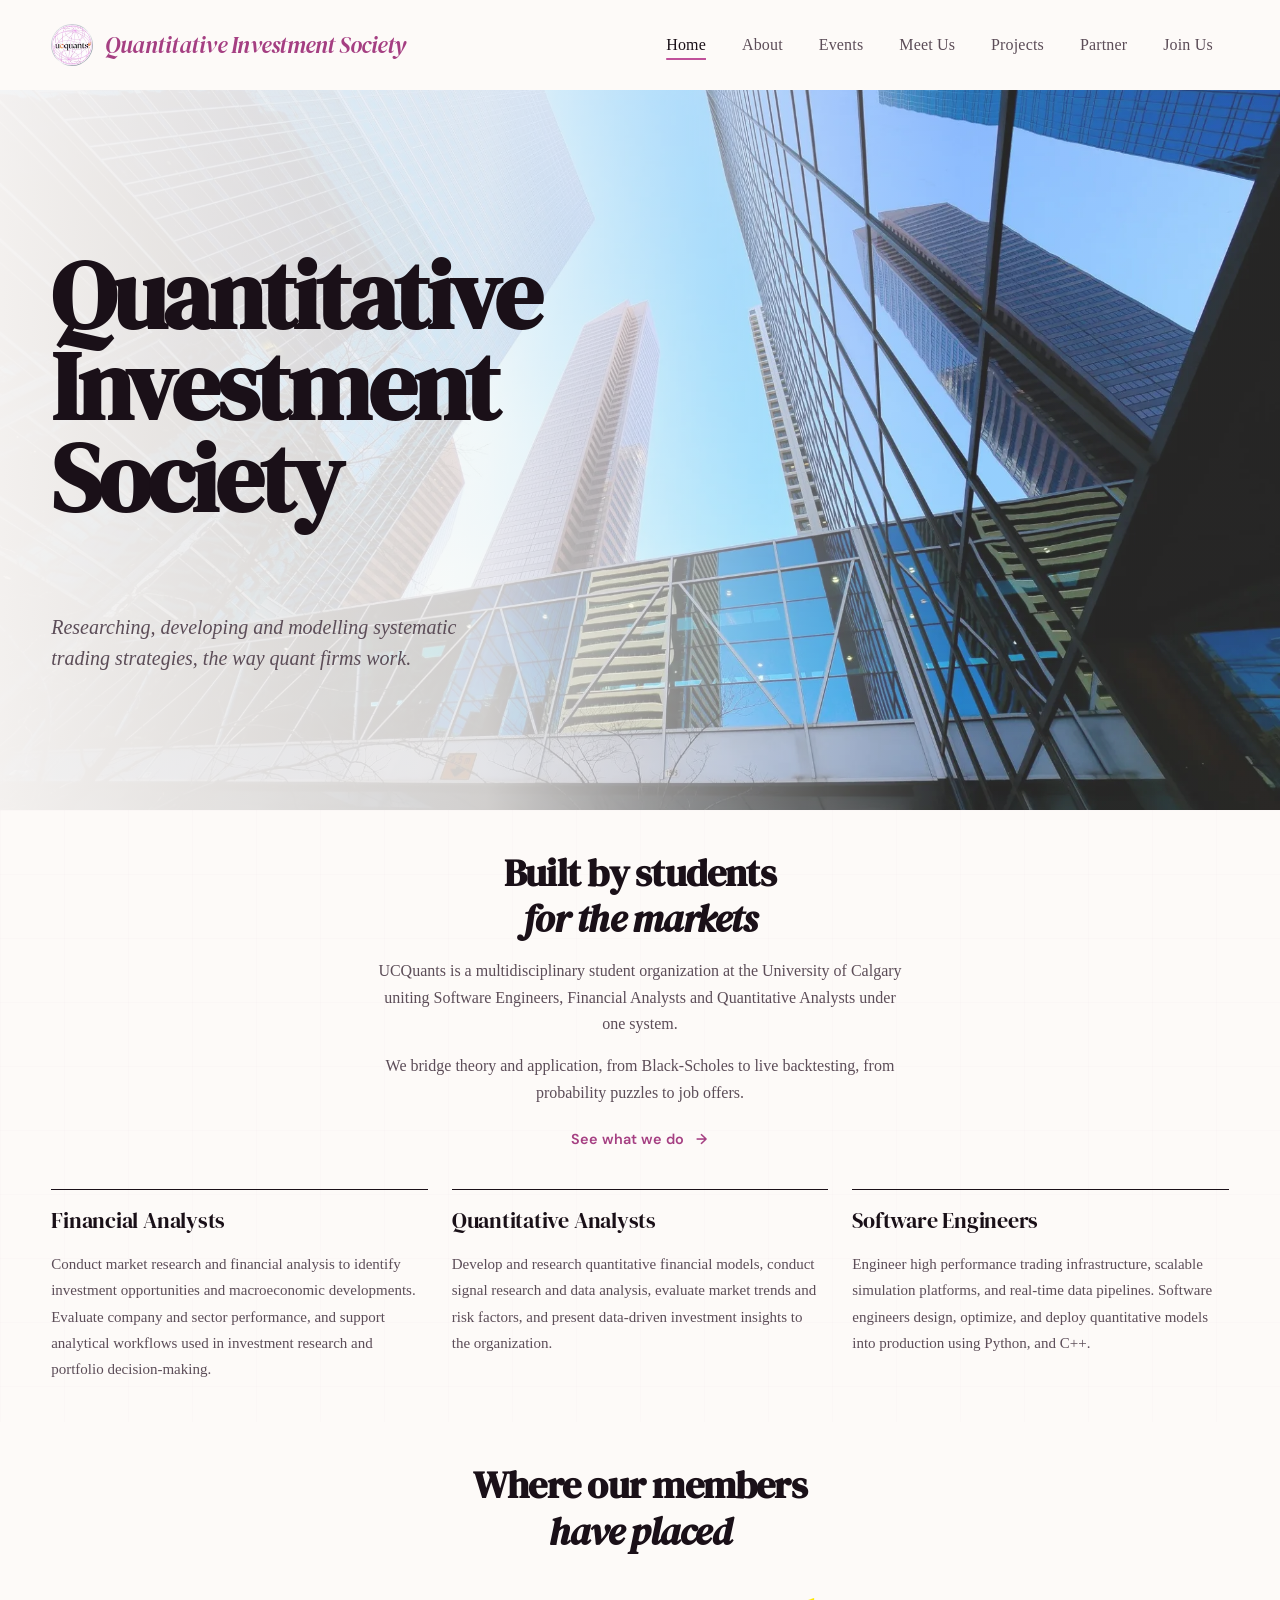
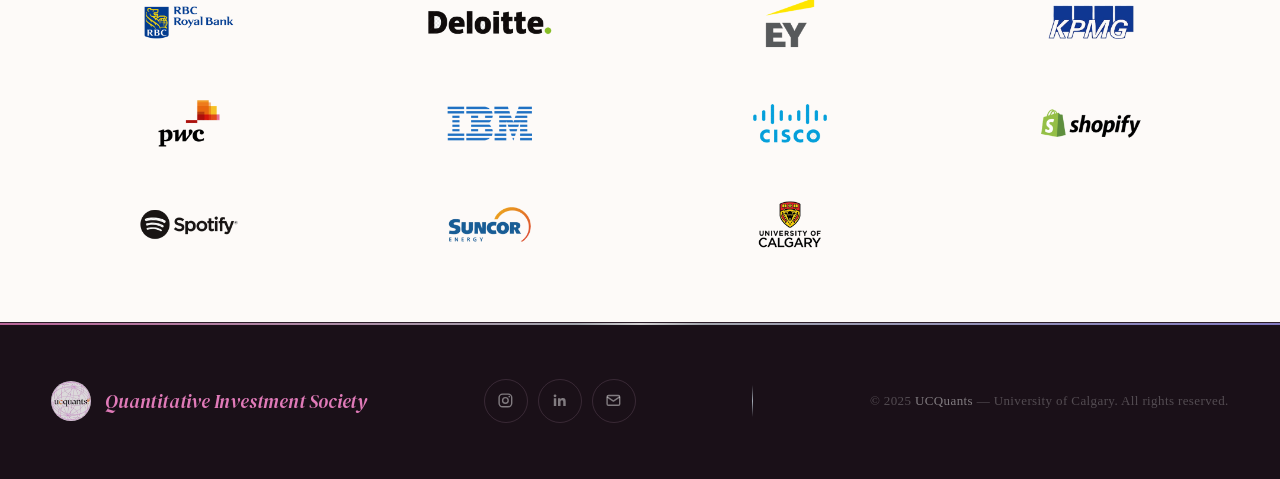
==== index.html @ 189fc6b7 "Hold first paint until the first route has rendered The shell (nav and footer) used to paint before " ====
<!DOCTYPE html>
<html lang="en" class="js-loading">
<head>
    <meta charset="UTF-8"/>
    <meta name="viewport" content="width=device-width, initial-scale=1.0"/>
    <title>Quantitative Investment Society</title>
    <link rel="icon" type="image/png" sizes="32x32" href="/assets/home/ucquants-icon-32.png"/>
    <link rel="icon" type="image/png" sizes="512x512" href="/assets/home/ucquants-icon.png"/>
    <link rel="apple-touch-icon" sizes="180x180" href="/assets/home/ucquants-icon-180.png"/>
    <link rel="preconnect" href="https://fonts.googleapis.com"/>
    <link rel="preconnect" href="https://fonts.gstatic.com" crossorigin/>
    <link href="https://fonts.googleapis.com/css2?family=DM+Serif+Display:ital@0;1&family=DM+Sans:opsz,wght@9..40,300;9..40,400;9..40,500;9..40,600&display=swap" rel="stylesheet"/>

    <link rel="stylesheet" href="/pages/theme.css?v=20261006c"/>
    <link rel="stylesheet" href="/pages/navbar.css?v=20261006c"/>
    <link rel="stylesheet" href="/pages/footer.css?v=20261006c"/>

    <!-- Per-page stylesheets — preloaded but inert. The router (app.js) enables
         exactly one at a time, since each was authored assuming it would be the
         only page stylesheet in the DOM (some share class names with different
         rules, e.g. .hero, .page-header). -->
    <link rel="stylesheet" href="/pages/home/home.css?v=20261006c" id="css-home" disabled/>
    <link rel="stylesheet" href="/pages/about/about.css?v=20261006c" id="css-about" disabled/>
    <link rel="stylesheet" href="/pages/events/events.css?v=20261006c" id="css-events" disabled/>
    <link rel="stylesheet" href="/pages/meet-the-team/mtt.css?v=20261006c" id="css-team" disabled/>
    <link rel="stylesheet" href="/pages/projects/projects.css?v=20261006c" id="css-projects" disabled/>
    <link rel="stylesheet" href="/pages/partner/partner.css?v=20261006c" id="css-partner" disabled/>
    <link rel="stylesheet" href="/pages/join/join.css?v=20261006c" id="css-join" disabled/>
</head>
<body>

<!-- ── NAV (shell — rendered once, never re-injected) ── -->

<nav class="nav" id="mainNav">
    <div class="wrap nav-inner">
        <div class="brand">
            <img src="/assets/home/ucquants-logo.jpg" alt="UC Quants Logo"/>
            <span>Quantitative Investment Society</span>
        </div>

        <button class="nav-toggle" id="navToggle" aria-label="Toggle menu">
            <span></span>
            <span></span>
            <span></span>
        </button>

        <div class="nav-links" id="navLinks">
            <a href="/" data-route="home">Home</a>
            <a href="/" data-route="about">About</a>
            <a href="/" data-route="events">Events</a>
            <a href="/" data-route="team">Meet Us</a>
            <a href="/" data-route="projects">Projects</a>
            <a href="/" data-route="partner">Partner</a>
            <a href="/" data-route="join" class="nav-join">Join Us</a>
        </div>
    </div>
</nav>


<!-- ── ROUTED CONTENT — swapped by pages/app.js, URL never changes ── -->
<main id="app-content" tabindex="-1"></main>

<!-- ── FOOTER (shell — rendered once, never re-injected) ── -->
<footer class="footer">
    <div class="wrap footer-inner">
        <div class="footer-brand">
            <img src="/assets/home/ucquants-logo.jpg" alt="UC Quants Logo"/>
            <span>Quantitative Investment Society</span>
        </div>
        <div class="footer-socials">
            <a href="https://www.instagram.com/ucquants/" target="_blank" rel="noopener" aria-label="Instagram">
                <svg viewBox="0 0 24 24" width="1em" height="1em" fill="none" stroke="currentColor" stroke-width="2" aria-hidden="true"><rect x="3" y="3" width="18" height="18" rx="5"/><circle cx="12" cy="12" r="4"/><circle cx="17.5" cy="6.5" r="1.2" fill="currentColor" stroke="none"/></svg>
            </a>
            <a href="https://www.linkedin.com/company/ucquants/posts/?feedView=all" target="_blank" rel="noopener" aria-label="LinkedIn">
                <svg viewBox="0 0 24 24" width="1em" height="1em" fill="currentColor" aria-hidden="true"><path d="M4 9h3.5v11H4zM5.75 3.5a2 2 0 1 1 0 4 2 2 0 0 1 0-4zM10 9h3.4v1.6c.5-.9 1.7-1.9 3.5-1.9 3.6 0 4.1 2.3 4.1 5.3V20h-3.5v-5.3c0-1.3 0-2.9-1.8-2.9s-2.1 1.4-2.1 2.8V20H10z"/></svg>
            </a>
            <a href="mailto:ucquants@gmail.com" aria-label="Email">
                <svg viewBox="0 0 24 24" width="1em" height="1em" fill="none" stroke="currentColor" stroke-width="2" stroke-linejoin="round" aria-hidden="true"><rect x="3" y="5" width="18" height="14" rx="2"/><path d="m3 7 9 6 9-6"/></svg>
            </a>
        </div>
        <div class="footer-divider"></div>
        <p class="footer-copy">© 2025 <span>UCQuants</span> — University of Calgary. All rights reserved.</p>
    </div>
</footer>

<script src="/pages/vendor/lenis.min.js"></script>
<script src="/pages/smooth.js?v=20261006c"></script>
<script src="/pages/nav.js?v=20261006c"></script>
<script type="module" src="/pages/app.js?v=20261006c"></script>
</body>
</html>
---- pages/theme.css ----
/* Shared design tokens + resets loaded once by the shell (index.html).
   Per-page stylesheets no longer declare their own :root/reset/body/.fade-up
   blocks — this file is the single source of truth for all of that. */

*, *::before, *::after {
    box-sizing: border-box;
    margin: 0;
    padding: 0;
}

/* hold the first paint until app.js has rendered the first route, so the
   shell never shows without its content; the 4s animation is a fallback
   that reveals the page anyway if the script fails */
html.js-loading body { visibility: hidden; animation: js-loading-fallback 0s 4s forwards; }
@keyframes js-loading-fallback { to { visibility: visible; } }

:root {
    --pink-100:  #f9dff0;
    --pink-200:  #f2bade;
    --pink-400:  #e07ab8;
    --pink-600:  #c0509a;
    --pink-700:  #a53f82; /* AA-safe accent for small/bold text (labels, tags, links) — pink-600 falls under 4.5:1 below ~18px */
    --lav-400:   #9b93ea;
    --off-white: #fdfaf8;
    --white:     #ffffff;
    --text-dark: #1a1018;
    --text-mid:  #5c4d58;
    --text-light:#7a6b78; /* darkened from #9e8ea0 (3.07:1) to clear WCAG AA 4.5:1 for small text */


    /* ── silver / chrome accents — layered on top of the pink/lavender base ── */
    --chrome-300: #c3c9d1;
    --chrome-400: #a3abb6;
    --metallic-border: linear-gradient(135deg, #e8eaee, #b8bec8 40%, #f4f5f7 55%, #9aa1ad 80%, #dfe2e7);

    /* ── shape — DESIGN.md → rounded.pill. Every button, badge and
       pill-shaped control takes this; the nav links already did. ── */
    --radius-pill: 999px;

    /* ── motion — CSS approximations of Apple's damping/response spring table ── */
    --ease-out-smooth: cubic-bezier(0.22, 1, 0.36, 1);     /* damping 1.0: decelerate, no overshoot */
    --ease-out-quick:  cubic-bezier(0.16, 1, 0.3, 1);      /* snappy hover/press micro-motion */
    --ease-spring-bounce: cubic-bezier(0.34, 1.56, 0.64, 1); /* damping ~0.8: gesture-triggered materialize */

    --dur-instant:  100ms;
    --dur-fast:     180ms;
    --dur-base:     280ms;
    --dur-moderate: 380ms;

    /* ── type scale — tracking and leading tighten together as size grows ── */
    --fs-display: clamp(2.6rem, 6vw, 5rem);     --ls-display: -0.03em; --lh-display: 1.05;
    --fs-h1:      clamp(2.2rem, 5vw, 4rem);     --ls-h1: -0.025em;     --lh-h1: 1.1;
    --fs-h2:      clamp(1.6rem, 3.2vw, 2.4rem); --ls-h2: -0.02em;      --lh-h2: 1.2;
    --fs-h3:      clamp(1.1rem, 2vw, 1.4rem);   --ls-h3: -0.01em;      --lh-h3: 1.3;
    --fs-label:   0.6875rem;                    --ls-label: 0.14em;    --lh-label: 1.3;
}

body {
    font-family: 'DM Sans', sans-serif;
    background: var(--off-white);
    color: var(--text-dark);
    overflow-x: hidden;
    /* sticky footer: the shell always fills the viewport */
    display: flex;
    flex-direction: column;
    min-height: 100vh;
}

/* Short pages (e.g. Events with no events scheduled) must not leave a band of
   bare canvas under the footer. The routed content grows to fill the viewport
   and its final section absorbs the slack, so the section's own background and
   hairline grid run all the way down to the footer. */
#app-content { flex: 1 0 auto; display: flex; flex-direction: column; }
#app-content > section:last-of-type { flex: 1 0 auto; }
.footer { flex-shrink: 0; }

/* Paragraph copy is set in Times New Roman site-wide. The #app-content id
   outranks the per-page class rules, so no page stylesheet can override it. */
#app-content p, .footer p { font-family: 'Times New Roman', Times, serif; }

/* Page titles carry no accent colour: the italic word stays italic but in ink.
   The #app-content id outranks every per-page `h1 em` rule. */
#app-content h1 em { color: var(--text-dark); }

/* ── FADE-UP (shared scroll-reveal utility, used by every page) ── */
.fade-up {
    opacity: 0;
    transform: translateY(24px);
    transition: opacity 0.65s ease, transform 0.65s ease;
}
.fade-up.visible { opacity: 1; transform: none; }

/* ── SHARED LAYOUT + LINK ARROW ── */
.swiss-grid {
    display: grid;
    grid-template-columns: repeat(12, 1fr);
    column-gap: var(--gutter);
}
/* the arrow slides out and its twin slides in — one clipped 1em window */
.arrow { display: inline-flex; overflow: hidden; width: 1em; flex: 0 0 1em; }
.arrow i { flex: 0 0 100%; font-style: normal; transition: transform .35s cubic-bezier(0.22, 1, 0.36, 1); }

/* ── accessibility: motion, transparency, contrast ── */
@media (prefers-reduced-motion: reduce) {
    .fade-up {
        transition: opacity 150ms linear !important;
        transform: none !important;
    }
    .arrow i { transition: none !important; }
    .notify-modal-overlay, .notify-modal-overlay .notify-modal,
    .nav-links {
        transition-duration: 150ms !important;
        transition-timing-function: linear !important;
    }
    .notify-modal-overlay.open .notify-modal,
    .nav-links.open {
        transform: none !important;
        filter: none !important;
    }
}
@media (prefers-reduced-transparency: reduce) {
    .nav, .nav.scrolled, .nav-links, .notify-modal-overlay.open {
        backdrop-filter: none !important;
        -webkit-backdrop-filter: none !important;
    }
    .nav, .nav.scrolled, .nav-links { background: var(--off-white) !important; }
    .notify-modal-overlay.open { background: rgba(26, 16, 24, 0.85) !important; }
}
@media (prefers-contrast: more) {
    .nav { background: var(--off-white); border-bottom: 1px solid var(--text-dark); backdrop-filter: none; }
    .notify-modal, .event-card, .calendar-card, .project-card, .member-card { border: 1.5px solid var(--text-dark); }
}

/* ── Lenis smooth scroll (pages/smooth.js) ──────────────────────────────── */
html.lenis, html.lenis body { height: auto; }
.lenis.lenis-smooth { scroll-behavior: auto !important; }
.lenis.lenis-stopped { overflow: hidden; }
---- pages/navbar.css ----
.nav {
    position: sticky; top: 0; z-index: 1000;
    width: 100%; padding: 24px 0;
    background: rgba(253, 250, 248, 0.92);
    backdrop-filter: blur(16px);
    -webkit-backdrop-filter: blur(16px);
    transition: background 0.3s ease, box-shadow 0.3s ease, padding 0.3s ease;
    overflow: visible; /* important for dropdown */
}

/* metallic hairline — only shown once there's content scrolled underneath;
   a hard divider with nothing beneath it at scroll-top reads as a mistake */
.nav::before {
    content: "";
    position: absolute; top: 0; left: 0;
    height: 2px; width: 100%;
    background: linear-gradient(90deg, var(--pink-400), var(--chrome-300) 45%, #fff 50%, var(--chrome-300) 55%, var(--lav-400));
    opacity: 0;
    transition: opacity var(--dur-base) var(--ease-out-smooth);
}
.nav.scrolled::before { opacity: 1; }

.nav.scrolled {
    background: rgba(253, 250, 248, 0.97);
    box-shadow: 0 8px 32px rgba(192, 80, 154, 0.1);
    padding: 12px 0;
}

.wrap { width: 92%; max-width: 1200px; margin: 0 auto; }

.nav-inner {
    display: flex;
    align-items: center;
    justify-content: space-between;
    gap: 24px;
    position: relative;
}

/* ── BRAND ── */
.brand {
    display: flex; align-items: center; gap: 12px;
    text-decoration: none;
    font-family: 'DM Serif Display', serif;
    font-size: 1.45rem; color: #1a1018;
    letter-spacing: -0.5px;
    flex-shrink: 0;
}
.brand span { font-style: italic; color: var(--pink-700); }
.brand img {
    width: 42px; height: 42px; object-fit: contain; border-radius: 50%;
    border: 1px solid transparent;
    background: linear-gradient(#fff, #fff) padding-box, var(--metallic-border) border-box;
}

/* ── DESKTOP LINKS ── */
.nav-links {
    display: flex; align-items: center;
    gap: 4px; flex-wrap: wrap;
}

.nav-links a {
    text-decoration: none; color: var(--text-mid);
    font-family: 'Times New Roman', Times, serif;
    font-size: 1rem; font-weight: 400;
    letter-spacing: 0.01em;
    padding: 8px 16px; border-radius: 999px;
    transition: all 0.25s ease;
    white-space: nowrap;
}
.nav-links a:hover { color: var(--text-dark); }
.nav-links a:active {
    transform: scale(0.96);
    transition-duration: var(--dur-instant);
    transition-timing-function: var(--ease-out-quick);
}
.nav-links a.active {
    color: var(--text-dark); font-weight: 400;
    text-decoration: underline; text-decoration-color: var(--pink-600);
    text-decoration-thickness: 2px; text-underline-offset: 8px;
}

/* ── HAMBURGER BUTTON ── */
.nav-toggle {
    display: none;
    flex-direction: column; justify-content: center;
    align-items: center; gap: 5px;
    width: 40px; height: 40px;
    background: transparent; border: none;
    cursor: pointer; padding: 4px;
    border-radius: 10px;
    transition: background 0.2s;
    flex-shrink: 0;
}
.nav-toggle:hover { background: rgba(192, 80, 154, 0.08); }
.nav-toggle:active {
    transform: scale(0.92);
    transition: transform var(--dur-instant) var(--ease-out-quick);
}

.nav-toggle span {
    display: block;
    width: 22px; height: 2px;
    background: var(--text-dark); border-radius: 2px;
    transition: transform 0.3s ease, opacity 0.3s ease, width 0.3s ease;
    transform-origin: center;
}

/* animate to X when open */
.nav-toggle.open span:nth-child(1) { transform: translateY(7px) rotate(45deg); }
.nav-toggle.open span:nth-child(2) { opacity: 0; width: 0; }
.nav-toggle.open span:nth-child(3) { transform: translateY(-7px) rotate(-45deg); }

/* ── MOBILE ── */
@media (max-width: 900px) {
    .nav-toggle { display: flex; }

    .brand {
        font-size: 1rem;
    }

    .brand img {
        width: 32px;
        height: 32px;
    }

    .nav-links {
        display: flex;
        position: absolute;
        top: calc(100% + 12px);
        left: 0; right: 0;
        flex-direction: column;
        align-items: stretch;
        gap: 4px;
        background: rgba(253, 250, 248, 0.98);
        backdrop-filter: blur(20px);
        border: 1px solid rgba(180, 140, 170, 0.2);
        border-radius: 16px;
        padding: 12px;
        box-shadow: 0 16px 48px rgba(192, 80, 154, 0.12);
        transform-origin: top right; /* anchored to the hamburger button */
        opacity: 0;
        transform: scale(0.9) translateY(-8px);
        filter: blur(4px);
        visibility: hidden;
        pointer-events: none;
        transition: opacity var(--dur-base) var(--ease-spring-bounce),
                    transform var(--dur-base) var(--ease-spring-bounce),
                    filter var(--dur-fast) var(--ease-out-smooth),
                    visibility 0s linear var(--dur-base);
    }

    .nav-links.open {
        opacity: 1;
        transform: scale(1) translateY(0);
        filter: blur(0);
        visibility: visible;
        pointer-events: auto;
        transition: opacity var(--dur-base) var(--ease-spring-bounce),
                    transform var(--dur-base) var(--ease-spring-bounce),
                    filter var(--dur-fast) var(--ease-out-smooth),
                    visibility 0s linear 0s;
    }

    .nav-links a {
        padding: 12px 16px;
        border-radius: 10px;
        font-size: 0.95rem;
    }
}
---- pages/footer.css ----
/* ── FOOTER ── */
.footer {
    background: var(--text-dark);
    padding: 56px 0;
    border-top: 1px solid rgba(180, 140, 170, 0.12);
    position: relative;
    overflow: hidden;
}

/* metallic accent line at top — mirrors the nav hairline */
.footer::before {
    content: '';
    position: absolute;
    top: 0; left: 0;
    height: 2px; width: 100%;
    background: linear-gradient(90deg, var(--pink-400), var(--chrome-300) 45%, #fff 50%, var(--chrome-300) 55%, var(--lav-400));
    opacity: 0.8;
}

.footer-inner {
    position: relative; z-index: 1;
    display: flex;
    align-items: center;
    justify-content: space-between;
    flex-wrap: wrap;
    gap: 24px;
}

/* brand */
.footer-brand {
    display: flex;
    align-items: center;
    gap: 14px;
    font-family: 'DM Serif Display', serif;
    font-size: 1.2rem;
    color: rgba(255, 255, 255, 0.7);
    letter-spacing: -0.2px;
}
.footer-brand img {
    width: 40px; height: 40px;
    object-fit: contain; border-radius: 50%;
    opacity: 0.85;
}
.footer-brand span { font-style: italic; color: var(--pink-400); }

/* social icons */
.footer-socials {
    display: flex;
    align-items: center;
    gap: 10px;
}
.footer-socials a {
    display: flex; align-items: center; justify-content: center;
    width: 44px; height: 44px;
    border-radius: 50%;
    border: 1px solid rgba(180, 140, 170, 0.2);
    color: rgba(255, 255, 255, 0.45);
    font-size: 1.05rem;
    text-decoration: none;
    transition: color 0.2s, background 0.2s, border-color 0.2s, transform 0.18s;
}
.footer-socials a:hover {
    color: #fff;
    background: rgba(192, 80, 154, 0.22);
    border-color: rgba(192, 80, 154, 0.5);
    transform: translateY(-2px);
}
.footer-socials a:active {
    transform: scale(0.9);
    transition: transform var(--dur-instant) var(--ease-out-quick);
}

/* metallic-fade divider between the socials and the copyright line */
.footer-divider {
    width: 1px;
    height: 32px;
    background: linear-gradient(180deg, transparent, var(--chrome-400), transparent);
    flex-shrink: 0;
}

/* copyright */
.footer-copy {
    font-size: 13px;
    color: rgba(255, 255, 255, 0.25);
    letter-spacing: 0.03em;
    white-space: nowrap;
}
.footer-copy span { color: rgba(255, 255, 255, 0.45); }

/* ── RESPONSIVE ── */
@media (max-width: 700px) {
    .footer-inner { flex-direction: column; align-items: center; text-align: center; gap: 12px; }
    .footer-copy { white-space: normal; }
}
---- pages/home/home.css ----
/* ── home page — Swiss revamp ────────────────────────────────────────────
   Loaded/enabled by the router (index.html #css-home).

   Swiss / International Typographic Style, brand retained.
   Structure comes from a 12-column modular grid and whitespace — never from
   a container. No card has a border, fill, radius or shadow on this page;
   nothing is drawn between columns. See DESIGN.md → The No-Card Rule.

   brand:  #c0509a magenta · #a53f82 magenta-700 (small text) · #9b93ea lavender
   ground: #fdfaf8 canvas · #1a1018 ink · #5c4d58 ink-mid · #7a6b78 ink-faint
────────────────────────────────────────────────────────────────────────── */

/* ── SYSTEM ───────────────────────────────────────────────────────────── */
.home-wrap { width: 92%; max-width: 1200px; margin: 0 auto; }

.hero, .mission, .proof {
    /* spacing ladder — all vertical rhythm on this page comes from these */
    --gutter: 24px;
    --s1: 8px;  --s2: 16px; --s3: 24px; --s4: 40px;
    --s5: 64px; --s6: 96px; --s7: 144px;
}

/* ── TYPE ROLES ───────────────────────────────────────────────────────── */
/* label — the single small-type role: role names, partner names,
   captions. DM Sans has no 700 weight loaded, so 600. */
.chart-caption {
    font-family: 'DM Sans', sans-serif;
    font-size: var(--fs-label);
    line-height: var(--lh-label);
    letter-spacing: var(--ls-label);
    font-weight: 600;
    text-transform: uppercase;
}

/* statement heading — one declarative sentence carries the section. Sits a
   full tier below .hero-title: the hero is the only display-size type on the
   page, so the eye lands there first and these read as section markers. */
.section-title {
    font-family: 'DM Serif Display', serif;
    font-size: var(--fs-h2);
    line-height: var(--lh-h2); letter-spacing: var(--ls-h2);
    color: var(--text-dark); margin-bottom: var(--s3);
    /* headings now set inside a column rather than the full measure — balance
       the rag so a narrow track can't leave a one-word orphan line */
    text-wrap: balance;
}
.section-title em { font-style: italic; color: var(--text-dark); }

.link-arrow {
    display: inline-flex; align-items: center; gap: 10px;
    color: var(--pink-700); font-weight: 600; font-size: .9rem;
    text-decoration: none;
    transition: opacity .2s;
}
.link-arrow:hover { opacity: .65; }

.link-arrow:hover .arrow i { transform: translateX(-100%); }
.link-arrow:focus-visible { outline: 2px solid var(--pink-700); outline-offset: 3px; }

/* the hairline module field — the one decorative layer Swiss keeps.
   It is a masthead device, not a global backdrop: full strength behind the
   hero, dissolving before the running text starts, and only a whisper of
   texture below. At the old .5 an unfilled column read as graph paper. */
.hero-grid-bg, .mission-grid-bg, .proof-grid-bg {
    position: absolute; inset: 0; z-index: 0; opacity: .28; pointer-events: none;
    background-image:
        linear-gradient(rgba(180, 140, 170, .16) 1px, transparent 1px),
        linear-gradient(90deg, rgba(180, 140, 170, .16) 1px, transparent 1px);
    background-size: 64px 64px;
}
.hero-grid-bg {
    -webkit-mask-image: linear-gradient(180deg, #000 0%, #000 46%, transparent 92%);
            mask-image: linear-gradient(180deg, #000 0%, #000 46%, transparent 92%);
}
.mission-grid-bg, .proof-grid-bg { opacity: .16; }

/* ── HERO ─────────────────────────────────────────────────────────────── */
.hero {
    position: relative; overflow: hidden;
    min-height: 80vh; display: flex; align-items: center;
    padding: var(--s5) 0 var(--s4);
    /* Calgary skyline photo, faded into the canvas on the left so the title stays legible */
    background:
        linear-gradient(90deg, rgba(253,250,248,.96) 0%, rgba(253,250,248,.82) 38%, rgba(253,250,248,.15) 75%),
        url(/assets/home/hero-calgary-towers.webp) center 35% / cover no-repeat,
        var(--off-white);
}
.hero-inner { position: relative; z-index: 2; align-items: center; row-gap: var(--s5); }
.hero-copy { grid-column: 1 / 7; }
.hero-visual { grid-column: 7 / 13; }

/* heading-only hero: the title stands alone, one word per line */
.hero .hero-title {
    grid-column: 1 / 13; margin: 0;
    font-size: clamp(3.4rem, 10vw, 6rem); line-height: .95; letter-spacing: -0.035em;
}
.hero .hero-title .word { display: block; }
.hero-desc {
    grid-column: 1 / 7; margin-top: var(--s3); max-width: 46ch;
    font-family: 'Times New Roman', Times, serif; font-style: italic;
    font-size: 1.25rem; line-height: 1.55; font-weight: 400; color: var(--text-mid);
}
@media (max-width: 900px) { .hero-desc { grid-column: 1 / -1; } }

/* the one display-tier element on the site — nothing else competes with it */
.hero-title {
    font-family: 'DM Serif Display', serif;
    font-size: var(--fs-display);
    line-height: var(--lh-display); letter-spacing: var(--ls-display);
    color: var(--text-dark); margin-bottom: var(--s4);
}
/* words are visible by default; home.js applies the blur-up on top */
.hero-title .word { display: inline-block; }
.hero-title .word.pre-reveal {
    opacity: 0; filter: blur(12px); transform: translateY(20px);
    transition: opacity .9s cubic-bezier(0.22, 1, 0.36, 1),
                transform .9s cubic-bezier(0.22, 1, 0.36, 1),
                filter .9s cubic-bezier(0.22, 1, 0.36, 1);
}
.hero-title .word.revealed { opacity: 1; filter: blur(0); transform: none; }

.hero-sub {
    font-family: 'DM Sans', sans-serif;
    font-size: var(--fs-label); line-height: var(--lh-label);
    letter-spacing: var(--ls-label); font-weight: 600; text-transform: uppercase;
    color: var(--text-mid); margin-bottom: var(--s2);
}
.hero-lede {
    max-width: 62ch; font-size: 1.05rem; color: var(--text-mid);
    line-height: 1.75; margin-bottom: var(--s4); font-weight: 300; text-wrap: pretty;
}

/* static 2D chart graphic — pure SVG, no canvas, no JS */
.hero-visual { position: relative; height: min(74vh, 620px); min-height: 420px; }
.chart-graphic {
    position: absolute; inset: 0;
    width: 100%; height: 100%;
    -webkit-mask-image:
        linear-gradient(90deg, transparent 0%, #000 14%, #000 88%, transparent 100%),
        linear-gradient(180deg, transparent 0%, #000 12%, #000 86%, transparent 100%);
            mask-image:
        linear-gradient(90deg, transparent 0%, #000 14%, #000 88%, transparent 100%),
        linear-gradient(180deg, transparent 0%, #000 12%, #000 86%, transparent 100%);
    -webkit-mask-composite: source-in; mask-composite: intersect;
}

/* sine/wavelet decomposition — three component frequencies (top/mid/bottom
   bands) periodically collapse into the single bold signal line at center,
   then separate back out. Pure CSS keyframes, no JS, no pointer tracking. */
.wave-band { animation-duration: 11s; animation-timing-function: cubic-bezier(.65, 0, .35, 1); animation-iteration-count: infinite; }
.wave-band-top { animation-name: waveCollapseDown; }
.wave-band-mid { animation-name: waveFade; }
.wave-band-bottom { animation-name: waveCollapseUp; }
.wave-signal {
    opacity: 0;
    animation: waveSignalIn 11s cubic-bezier(.65, 0, .35, 1) infinite;
}
@keyframes waveCollapseDown {
    0%, 40% { transform: translateY(0); opacity: 0.95; }
    50%, 90% { transform: translateY(150px); opacity: 0; }
    100% { transform: translateY(0); opacity: 0.95; }
}
@keyframes waveCollapseUp {
    0%, 40% { transform: translateY(0); opacity: 0.95; }
    50%, 90% { transform: translateY(-150px); opacity: 0; }
    100% { transform: translateY(0); opacity: 0.95; }
}
@keyframes waveFade {
    0%, 40% { opacity: 0.95; }
    50%, 90% { opacity: 0; }
    100% { opacity: 0.95; }
}
@keyframes waveSignalIn {
    0%, 40% { opacity: 0; }
    50%, 90% { opacity: 1; }
    100% { opacity: 0; }
}

.chart-caption {
    position: absolute; left: 0; bottom: 0;
    color: var(--text-light);
}

/* ── MISSION ──────────────────────────────────────────────────────────── */
.mission { position: relative; overflow: hidden; padding: var(--s4) 0; }
.mission-inner { position: relative; z-index: 1; align-items: start; row-gap: var(--s4); }

/* the section is composed on the 12-column field: the statement heading holds
   the left half, the supporting copy is offset into the right half with a
   column of air between them. The role stack below runs the full measure as
   three equal 4-column tracks, so the row reads horizontally, not as a list. */
.mission-copy { grid-column: 1 / -1; align-items: start; row-gap: var(--s2); }
.mission-head, .mission-body { grid-column: 2 / 12; text-align: center; }
.mission-body p { margin-left: auto; margin-right: auto; }
.mission-head .section-title { margin-bottom: 0; }
.mission-head .section-title em { color: var(--text-dark); }

.role-stack {
    grid-column: 1 / -1;
    display: grid;
    grid-template-columns: repeat(12, 1fr);
    column-gap: var(--gutter);
    row-gap: var(--s4);
    align-items: start;
}
.role-stack > :nth-child(1) { grid-column: 1 / 5; }
.role-stack > :nth-child(2) { grid-column: 5 / 9; }
.role-stack > :nth-child(3) { grid-column: 9 / 13; }

.mission-body p {
    font-family: 'Times New Roman', Times, serif;
    color: var(--text-mid); font-size: 1rem; line-height: 1.65;
    margin-bottom: var(--s2); font-weight: 400; text-wrap: pretty; max-width: 70ch;
}
.mission-body .link-arrow { margin-top: var(--s1); }

/* roles — three columns of the same system. No card, no fill, no radius:
   a rule across the top, then a serif track name and copy. */
.role-card {
    align-items: start; row-gap: var(--s2);
    border-top: 1px solid var(--text-dark); padding-top: var(--s2);
    opacity: 0; transform: translateY(20px);
    transition: opacity .5s ease, transform .55s cubic-bezier(0.22, 1, 0.36, 1);
}
.role-card.slide-in { opacity: 1; transform: none; }
.role-head { grid-column: 1 / -1; display: flex; align-items: baseline; gap: 12px; }
.role-name {
    font-family: 'DM Serif Display', serif; font-weight: 400;
    font-size: var(--fs-h3); line-height: var(--lh-h3); letter-spacing: var(--ls-h3);
    color: var(--text-dark);
}
.role-body {
    grid-column: 1 / -1; max-width: 78ch;
    font-family: 'Times New Roman', Times, serif;
    font-size: .9375rem; color: var(--text-mid); line-height: 1.75;
    font-weight: 400; text-wrap: pretty;
}

/* ── WHERE MEMBERS HAVE WORKED ───────────────────────────────────────── */
.placed-title { text-align: center; margin-bottom: var(--s4); }
.placed-title em { color: var(--text-dark); }
.placed-logos {
    list-style: none; display: grid; grid-template-columns: repeat(4, 1fr);
    gap: var(--s4) var(--gutter); justify-items: center; align-items: center;
}
.placed-logos img { width: 160px; height: 56px; object-fit: contain; }
@media (max-width: 900px) {
    .placed-logos { grid-template-columns: repeat(2, 1fr); gap: var(--s4) var(--gutter); }
    .placed-logos img { width: 130px; height: 46px; }
}

/* ── PARTNERSHIPS ─────────────────────────────────────────────────────── */
.proof { position: relative; overflow: hidden; padding: var(--s4) 0 var(--s5); background: var(--off-white); }
.proof .home-wrap { position: relative; z-index: 1; }
/* section head is a row: title left, framing copy right, logos directly below */
.proof-head { align-items: start; row-gap: var(--s3); margin-bottom: var(--s3); }
.proof-head-title { grid-column: 1 / 8; }
.proof-head-title .section-title { margin-bottom: 0; }
.proof-lede {
    grid-column: 8 / 13; align-self: end;
    color: var(--text-mid); font-size: 1rem; line-height: 1.78;
    font-weight: 300; text-wrap: pretty;
}

/* partners — a typographic specimen row: three marks on one baseline, each
   carrying its own name already. No panel, no chips, no separators, and no
   caption beneath: a label repeating what the mark says is noise.
   The marks group as one centred specimen instead of spanning the full
   measure — spread over 12 columns they read as three unrelated items.
   Brand colour is left intact: these marks do not reduce to a single ink.
   WSO's icon is two-tone with white counters, so any silhouette collapses it
   into a solid disc, and desaturating all three only muddied them. */
.partner-strip { display: block; }
.partner-link { display: inline-flex; margin-bottom: var(--s5); }
.partner-marks {
    display: flex; flex-wrap: wrap;
    align-items: flex-end; justify-content: center;
    column-gap: var(--s7); row-gap: var(--s4);
}
.partner { display: block; }
.partner-mark { display: flex; align-items: flex-end; justify-content: center; height: 60px; }
.partner-mark img {
    max-height: 100%; max-width: 100%; width: auto;
    object-fit: contain; object-position: center bottom; display: block;
}
/* sized to a shared cap-height, not a shared box: WSO is a stacked lockup
   (wordmark ~31% of the file), Calgary a horizontal one (~28%), so equal box
   heights would leave Calgary's wordmark visibly the smaller of the two */
.partner-wso .partner-mark img { max-height: 54px; }
.partner-calgary .partner-mark img {
    max-height: 52px;
    /* the crest descends below the wordmark, so bottom-aligning the file sets
       "CALGARY" ~9px high against the other two. Nudge onto the shared
       baseline — optical alignment, not box alignment. */
    transform: translateY(9px);
}
.partner-wordmark {
    font-family: 'DM Sans', sans-serif; font-weight: 600;
    font-size: 1.375rem; letter-spacing: .22em; text-transform: uppercase;
    color: var(--text-dark); line-height: 1;
}


/* ── RESPONSIVE ───────────────────────────────────────────────────────── */
@media (max-width: 1024px) {
    /* three 4-column tracks fall under a workable measure here — stack them */
    .role-stack > :nth-child(1),
    .role-stack > :nth-child(2),
    .role-stack > :nth-child(3) { grid-column: 1 / -1; }
}
@media (max-width: 900px) {
    .hero { min-height: auto; padding: var(--s5) 0 var(--s4); }
    .mission, .proof { padding: var(--s4) 0; }
    .hero-copy, .hero-visual,
    .mission-copy, .mission-head, .mission-body,
    .role-stack, .proof-head-title { grid-column: 1 / -1; }
    .proof-lede { grid-column: 1 / -1; align-self: auto; max-width: 78ch; }
    .role-stack { row-gap: var(--s4); }
    .hero-visual { height: 44vh; min-height: 300px; }
}
@media (max-width: 900px) {
    .partner-marks { column-gap: var(--s5); }
}
@media (max-width: 480px) {
    .partner-marks { column-gap: var(--s4); }
    .partner-mark { height: auto; }
}

@media (prefers-reduced-motion: reduce) {
    .fade-up, .role-card, .hero-title .word {
        opacity: 1 !important; transform: none !important; filter: none !important;
        transition: none !important;
    }
    /* freeze the wave graphic on the composed signal, its most legible state */
    .wave-band { animation: none !important; opacity: 0 !important; }
    .wave-signal { animation: none !important; opacity: 1 !important; }
}
---- pages/about/about.css ----
/* ── about / what-we-do — Swiss ──────────────────────────────────────────
   Loaded/enabled by the router (index.html #css-about).

   Same system as the home route: a 12-column modular grid and whitespace do
   the structuring. No card has a border, fill, radius or shadow; nothing is
   drawn between columns or rows. See DESIGN.md → The Swiss Grid Rule and
   The Statement Heading Rule.
────────────────────────────────────────────────────────────────────────── */

.about-intro, .what-we-do {
  position: relative;
  overflow: hidden;

  /* spacing ladder — all vertical rhythm on this page comes from these */
  --gutter: 24px;
  --s1: 8px;  --s2: 16px; --s3: 24px; --s4: 40px;
  --s5: 64px; --s6: 96px; --s7: 144px;
}
.about-intro {
  padding: var(--s6) 0 var(--s5);
  /* campus photo, faded into the canvas on the left behind the title */
  background:
    linear-gradient(90deg, rgba(253,250,248,.96) 0%, rgba(253,250,248,.82) 38%, rgba(253,250,248,.15) 75%),
    url(/assets/about/about-campus.webp) center 40% / cover no-repeat,
    var(--off-white);
}
.about-intro .intro-grid-bg { display: none; }
.what-we-do  { padding: var(--s5) 0 var(--s5); }

/* the hairline module field — the one decorative layer Swiss keeps */
.intro-grid-bg,
.wwd-grid-bg {
  position: absolute;
  inset: 0;
  z-index: 0;
  opacity: 0.28;
  pointer-events: none;
  background-image:
    linear-gradient(rgba(180, 140, 170, .16) 1px, transparent 1px),
    linear-gradient(90deg, rgba(180, 140, 170, .16) 1px, transparent 1px);
  background-size: 64px 64px;
}
/* the module field is a masthead device: full strength behind the opening
   statement, dissolving before the running text, a whisper below it */
.intro-grid-bg {
  -webkit-mask-image: linear-gradient(180deg, #000 0%, #000 46%, transparent 92%);
          mask-image: linear-gradient(180deg, #000 0%, #000 46%, transparent 92%);
}
.wwd-grid-bg { opacity: 0.16; }

.inner {
  position: relative;
  z-index: 1;
  width: 92%;
  max-width: 1200px;
  margin: 0 auto;
}

/* label — the single small-type role: pillar titles and tags */
.tag {
  font-family: 'DM Sans', sans-serif;
  font-size: var(--fs-label);
  line-height: var(--lh-label);
  letter-spacing: var(--ls-label);
  font-weight: 600;
  text-transform: uppercase;
}

/* ── HEADER ── statement heading, one declarative sentence ── */
.wwd-head { margin-bottom: var(--s5); }

/* the interior masthead sits a tier below the home hero: display type is
   reserved for the site's front door, so an inside page opens at h1 and the
   section heads below it at h2 — three steps, not two extremes */
.about-intro h1 {
  font-family: 'DM Serif Display', serif;
  font-size: var(--fs-h1);
  line-height: var(--lh-h1);
  letter-spacing: var(--ls-h1);
  color: var(--text-dark);
  margin-bottom: var(--s4);
  text-wrap: balance;
}
/* a full tier below the masthead, so it reads as a section marker */
.what-we-do h2 {
  font-family: 'DM Serif Display', serif;
  font-size: var(--fs-h2);
  line-height: var(--lh-h2);
  letter-spacing: var(--ls-h2);
  color: var(--text-dark);
  margin-bottom: var(--s3);
  text-wrap: balance;
}

/* both headers compose on the 12-column field: statement left, supporting
   copy offset into the right half with a column of air between. This is also
   what caps the measure — the intro ran ~130 characters at full width. */
/* in a split header the row gap sets the vertical rhythm, so the heading's
   own bottom margin would otherwise inflate row 1 and cast the call to
   action adrift from the copy it belongs to */
.intro-head, .wwd-head-inner { align-items: start; row-gap: var(--s4); }
.intro-head > h1, .wwd-head-inner > h2 { margin-bottom: 0; }
.intro-head > h1, .wwd-head-inner > h2 { grid-column: 1 / 7; }
.intro-head > .header-sub, .wwd-head-inner > .header-sub { grid-column: 8 / 13; }
.about-intro h1 em { font-style: italic; color: var(--text-dark); }
.what-we-do h2 em { font-style: italic; color: var(--text-dark); }

.header-sub {
  font-size: 1rem;
  line-height: 1.75;
  color: var(--text-mid);
  font-weight: 300;
  max-width: 70ch;
  text-wrap: pretty;
}

/* ── PILLARS ── stacked rows: the title sits on its own line above its copy.
   No card, no rule between rows; the row gap does the separating. */
/* ── PILLARS ── three columns of one system. No card, no fill, no radius:
   a rule across the top, a serif numeral marking position in the sequence,
   then label and copy. Swiss builds hierarchy from rules, figures and scale
   jumps — which is the job a card would otherwise have done. */
.cards { row-gap: 0; perspective: none; }
.cards > .card { grid-column: 3 / 11; }


.card {
  border-top: 1px solid var(--text-dark);
  padding: var(--s3) 0;
  align-items: start; text-align: center; justify-items: center;
  row-gap: var(--s2);
  /* pre-reveal state; about.js adds .visible */
  opacity: 0;
  transform: translateY(20px);
  transition: opacity .5s ease, transform .55s cubic-bezier(0.22, 1, 0.36, 1);
}
.card.visible { opacity: 1; transform: none; }

.card-head {
  grid-column: 1 / -1;
  display: flex; justify-content: center;
  align-items: baseline;
  gap: 12px;
}
.card-title {
  font-family: 'DM Serif Display', serif; font-weight: 400;
  font-size: var(--fs-h3); line-height: var(--lh-h3); letter-spacing: var(--ls-h3);
  text-transform: none; color: var(--text-dark); margin: 0;
}

.card-body {
  grid-column: 1 / -1;
  max-width: 78ch;
  font-size: .9375rem;
  line-height: 1.75;
  color: var(--text-mid);
  font-weight: 300;
  text-wrap: pretty;
}

/* tags — plain typographic list, no chips */
.tags { grid-column: 1 / -1; display: flex; flex-wrap: wrap; justify-content: center; gap: var(--s1) var(--s3); }
.tag { color: var(--pink-700); }

/* ── RESPONSIVE ── */
@media (max-width: 1024px) {
  /* three 4-column tracks fall under a workable measure here — stack them */
  .cards > .card { grid-column: 1 / -1; }
}
@media (max-width: 900px) {
  .intro-head > h1, .wwd-head-inner > h2,
  .intro-head > .header-sub, .wwd-head-inner > .header-sub { grid-column: 1 / -1; }
  .about-intro { padding: var(--s5) 0 var(--s4); }
  .what-we-do  { padding: var(--s4) 0; }
  .cards { row-gap: 0; }
}

@media (prefers-reduced-motion: reduce) {
  .card, .fade-up {
    opacity: 1 !important;
    transform: none !important;
    transition: none !important;
  }
}

/* "What we do" stands alone, centred over the three programme columns */
.wwd-head-inner h2 { grid-column: 1 / -1; text-align: center; margin-bottom: 0; }

/* section intros sit centred under their centred heading */
.wwd-head-inner > .header-sub { grid-column: 1 / -1; justify-self: center; max-width: 64ch; text-align: center; }
.cards { list-style: none; }
.what-we-do + .what-we-do { padding-top: 0; }

/* join call to action */
.about-cta {
  grid-column: 1 / -1;
  display: flex; flex-wrap: wrap; justify-content: center; align-items: center;
  gap: var(--s2) var(--s3);
}
.about-cta a { color: var(--pink-700); }
.about-cta .about-cta-btn {
  display: inline-flex; align-items: center; gap: 10px;
  font-weight: 600; font-size: .95rem; text-decoration: none;
  transition: opacity .2s;
}
.about-cta .about-cta-btn:hover { opacity: .65; }
.about-cta-btn:focus-visible { outline: 2px solid var(--pink-700); outline-offset: 3px; }

.about-cta-btn:hover .arrow i { transform: translateX(-100%); }
@media (max-width: 900px) { .wwd-head-inner > .header-sub { grid-column: 1 / -1; } }

/* "How we work" pipeline: four steps left to right, an arrow between each */
.cards.pipeline { display: grid; grid-template-columns: repeat(4, minmax(0, 1fr)); column-gap: var(--gutter); }
.pipeline > .card {
  grid-column: auto; position: relative; min-width: 0;
  display: flex; flex-direction: column; gap: var(--s2);
  padding: var(--s3) 0 0; border-top: 2px solid var(--text-dark);
  text-align: left;
}
.pipeline > .card:not(:last-child)::after {
  content: ""; position: absolute; top: -7px; right: calc(var(--gutter) / -2 - 6px);
  width: 12px; height: 12px;
  border-top: 2px solid var(--text-dark); border-right: 2px solid var(--text-dark);
  transform: rotate(45deg); background: var(--off-white);
}
.pipeline .card-head, .pipeline .tags { justify-content: flex-start; }
@media (max-width: 900px) {
  .cards.pipeline { grid-template-columns: 1fr; }
  .pipeline > .card:not(:last-child)::after { content: none; }
}

/* "Our portfolio team": the three teams side by side */
.cards.teams { display: grid; grid-template-columns: repeat(3, minmax(0, 1fr)); column-gap: var(--gutter); }
.teams > .card {
  grid-column: auto; min-width: 0;
  display: flex; flex-direction: column; align-items: center; gap: var(--s2);
}
@media (max-width: 900px) { .cards.teams { grid-template-columns: 1fr; } }
---- pages/events/events.css ----
/* ── events — Swiss ──────────────────────────────────────────────────────
   Loaded/enabled by the router (index.html #css-events).

   Same system as the home and about routes: structure comes from whitespace
   and alignment, never from a container. No borders, fills, radius or
   shadows on content. See DESIGN.md → The Swiss Grid Rule and
   The Statement Heading Rule.
────────────────────────────────────────────────────────────────────────── */

.page-header, .events-hero, .upcoming-section {
    position: relative;
    overflow: hidden;
    background: var(--off-white);

    /* spacing ladder — all vertical rhythm on this page comes from these */
    --gutter: 24px;
    --s1: 8px;  --s2: 16px; --s3: 24px; --s4: 40px;
    --s5: 64px; --s6: 96px; --s7: 144px;
}
.page-header { padding: var(--s6) 0 var(--s5); }
.upcoming-section { padding: var(--s5) 0 var(--s6); }

/* title-only hero: campus photo faded into the canvas on the left, sized like the About intro */
.events-hero {
    position: relative; overflow: hidden;
    padding: var(--s6) 0 var(--s5);
    background: var(--off-white);
}
/* the photo sits on its own layer so it can be desaturated, with the fade above it */
.events-hero::before,
.events-hero::after { content: ""; position: absolute; inset: 0; z-index: 0; pointer-events: none; }
.events-hero::before {
    background: url(/assets/events/events-campus.jpg) center 40% / cover no-repeat;
    filter: saturate(.6);
}
.events-hero::after {
    background: linear-gradient(90deg, rgba(253,250,248,.96) 0%, rgba(253,250,248,.82) 38%, rgba(253,250,248,.15) 75%);
}
.events-hero .wrap { position: relative; z-index: 1; }
.events-hero .upcoming-header { margin-bottom: 0; }

/* intro line + notify button, now under the hero */
.upcoming-intro {
    display: flex; flex-wrap: wrap; align-items: center; justify-content: space-between;
    gap: var(--s3); margin-bottom: var(--s5);
}
.upcoming-intro p {
    color: var(--text-mid); font-size: 1rem; line-height: 1.75;
    text-wrap: pretty; margin: 0; max-width: 60ch;
}

/* the hairline module field — the one decorative layer Swiss keeps */
.events-grid-bg {
    position: absolute; inset: 0; z-index: 0; opacity: .28; pointer-events: none;
    background-image:
        linear-gradient(rgba(180, 140, 170, .16) 1px, transparent 1px),
        linear-gradient(90deg, rgba(180, 140, 170, .16) 1px, transparent 1px);
    background-size: 64px 64px;
}
/* the module field is a masthead device: full strength behind the opening
   statement, dissolving before the running text below it */
.upcoming-section .events-grid-bg {
    -webkit-mask-image: linear-gradient(180deg, #000 0%, #000 40%, transparent 88%);
            mask-image: linear-gradient(180deg, #000 0%, #000 40%, transparent 88%);
}
.page-header .inner,
.upcoming-section .wrap { position: relative; z-index: 1; }

/* ── TYPE ── statement headings, one declarative sentence each ── */
/* the interior masthead sits a tier below the home hero: display type is
    reserved for the site's front door, so an inside page opens at h1 and the
    section heads below it at h2 — three steps, not two extremes */
.page-header h1,
.upcoming-header h1 {
    font-family: 'DM Serif Display', serif;
    font-size: var(--fs-h1);
    line-height: var(--lh-h1); letter-spacing: var(--ls-h1);
    color: var(--text-dark);
    margin-bottom: var(--s4);
    text-wrap: balance;
}

/* the header composes on the 12-column field: statement left, the standing
   copy and its call to action offset into the right half */
/* in a split header the row gap sets the vertical rhythm, so the heading's
   own bottom margin would otherwise inflate row 1 and cast the call to
   action adrift from the copy it belongs to */
.upcoming-header { align-items: start; row-gap: var(--s4); }
.upcoming-header > h1, .upcoming-header > p { margin-bottom: 0; }
.upcoming-header > h1 { grid-column: 1 / 7; }
.upcoming-header > p { grid-column: 8 / 13; }
.upcoming-header > .notify-btn { grid-column: 8 / 13; justify-self: start; }
.page-header h1 em,
.upcoming-header h1 em { font-style: italic; color: var(--pink-600); }

.header-sub {
    color: var(--text-mid); font-size: 1rem; line-height: 1.75;
    font-weight: 300; text-wrap: pretty;
}

/* ── UPCOMING ── */
.upcoming-header { margin-bottom: var(--s5); }
.upcoming-header p {
    color: var(--text-mid); font-size: 1rem; line-height: 1.75;
    font-weight: 300; text-wrap: pretty; margin-bottom: var(--s4);
}

/* buttons are set as text links in the accent, no button chrome */
.notify-btn, .notify-submit-btn {
    display: inline-flex; align-items: center; gap: 10px;
    padding: 0; background: none; border: none;
    color: var(--pink-700); font-weight: 600; font-size: .95rem;
    font-family: 'DM Sans', sans-serif; cursor: pointer;
    transition: opacity .2s;
}
.notify-btn:hover, .notify-submit-btn:hover { opacity: .65; }
.notify-btn:focus-visible,
.notify-submit-btn:focus-visible,
.notify-modal-close:focus-visible { outline: 2px solid var(--pink-700); outline-offset: 3px; }

.notify-btn:hover .arrow i,
.notify-submit-btn:hover .arrow i { transform: translateX(-100%); }

/* ── EVENT LIST ── same index as the Projects route: the rows stack in one
   column, each opened by a rule, date and status in the left columns and
   the event itself on the right. No card, no fill, no radius. */
.events-term {
    font-family: 'DM Sans', sans-serif;
    font-size: var(--fs-label); line-height: var(--lh-label);
    letter-spacing: var(--ls-label); font-weight: 600; text-transform: uppercase;
    color: var(--text-dark); margin-bottom: var(--s3);
}

.event-list { display: grid; row-gap: var(--s4); }

.event-row {
    display: grid;
    grid-template-columns: repeat(12, 1fr);
    column-gap: var(--gutter);
    row-gap: var(--s2);
    align-items: start;
    border-top: 1px solid var(--text-dark);
    padding-top: var(--s2);
}
.event-row > .event-meta  { grid-column: 1 / 4; grid-row: 1; }
.event-row > .event-title,
.event-row > .event-desc  { grid-column: 5 / 12; }
.event-row > .event-title { grid-row: 1; }

.event-meta { display: flex; flex-direction: column; gap: var(--s1); }
.event-date, .event-status {
    font-family: 'DM Sans', sans-serif;
    font-size: var(--fs-label); line-height: var(--lh-label);
    letter-spacing: var(--ls-label); font-weight: 600; text-transform: uppercase;
}
.event-date   { color: var(--pink-700); }
.event-status { color: var(--text-light); }

.event-title {
    font-family: 'DM Serif Display', serif;
    font-size: 1.75rem; line-height: 1.2; letter-spacing: -.01em;
    color: var(--text-dark); font-weight: 400;
    margin: 0;
}

.event-desc {
    max-width: 78ch; margin: 0;
    font-size: .9375rem; line-height: 1.75;
    color: var(--text-mid); font-weight: 300;
    text-wrap: pretty;
}

/* ── MODAL ── the one panel on the site: squared, hairline, no shadow ── */
.notify-modal-overlay {
    position: fixed; inset: 0;
    background: rgba(26, 16, 24, 0);
    backdrop-filter: blur(0px); -webkit-backdrop-filter: blur(0px);
    z-index: 9999; display: flex;
    align-items: center; justify-content: center; padding: 20px;
    opacity: 0; visibility: hidden; pointer-events: none;
    transition: background var(--dur-moderate) var(--ease-out-smooth),
                backdrop-filter var(--dur-moderate) var(--ease-out-smooth),
                visibility 0s linear var(--dur-moderate);
}
.notify-modal-overlay.open {
    background: rgba(26, 16, 24, 0.55);
    backdrop-filter: blur(6px); -webkit-backdrop-filter: blur(6px);
    opacity: 1; visibility: visible; pointer-events: auto;
    transition: background var(--dur-moderate) var(--ease-out-smooth),
                backdrop-filter var(--dur-moderate) var(--ease-out-smooth),
                visibility 0s linear 0s;
}
.notify-modal {
    background: var(--white); border: 1px solid var(--text-dark); border-radius: 0;
    padding: var(--s4) var(--s4) var(--s3);
    max-width: 420px; width: 100%; position: relative;
    --s1: 8px; --s2: 16px; --s3: 24px; --s4: 40px;
    opacity: 0;
    transform: scale(0.96) translateY(8px);
    transition: opacity var(--dur-moderate) var(--ease-out-smooth),
                transform var(--dur-moderate) var(--ease-out-smooth);
}
.notify-modal-overlay.open .notify-modal { opacity: 1; transform: scale(1) translateY(0); }

.notify-modal-close {
    position: absolute; top: 12px; right: 12px;
    background: none; border: none; font-size: 1rem;
    cursor: pointer; color: var(--text-mid);
    padding: 8px; border-radius: var(--radius-pill); line-height: 1;
    transition: color .2s;
}
.notify-modal-close:hover { color: var(--pink-700); }

.notify-modal h3 {
    font-family: 'DM Serif Display', serif;
    font-size: 1.75rem; line-height: var(--lh-h2); letter-spacing: var(--ls-h2);
    color: var(--text-dark); margin-bottom: var(--s1);
}
.notify-modal > div > p {
    color: var(--text-mid); font-size: .9375rem; line-height: 1.7;
    font-weight: 300; margin-bottom: var(--s3);
}

.notify-field { margin-bottom: var(--s2); }
.notify-field label {
    display: block;
    font-family: 'DM Sans', sans-serif;
    font-size: var(--fs-label); line-height: var(--lh-label);
    letter-spacing: var(--ls-label); font-weight: 600; text-transform: uppercase;
    color: var(--text-dark); margin-bottom: var(--s1);
}
.notify-field input {
    width: 100%; padding: 13px 16px; border-radius: 0;
    border: 1px solid rgba(26, 16, 24, .28);
    background: var(--white);
    font-family: 'DM Sans', sans-serif; font-size: .9375rem;
    outline: none; transition: border-color .2s;
}
.notify-field input:focus { border-color: var(--pink-600); }
.notify-field input:focus-visible { outline: 2px solid var(--pink-700); outline-offset: 2px; }

.notify-submit-btn { margin-top: var(--s1); }

.notify-modal-note {
    font-size: 12px; color: var(--text-light);
    margin-top: var(--s2); font-weight: 300;
}

/* ── RESPONSIVE ── */
@media (max-width: 900px) {
    .upcoming-header > h1, .upcoming-header > p,
    .upcoming-header > .notify-btn { grid-column: 1 / -1; }
    .page-header { padding: var(--s5) 0 var(--s4); }
    .upcoming-section { padding: var(--s4) 0 var(--s5); }
    .upcoming-header { margin-bottom: var(--s4); }
    .event-row { row-gap: var(--s1); }
    .event-row > .event-meta,
    .event-row > .event-title,
    .event-row > .event-desc { grid-column: 1 / -1; grid-row: auto; }
    .event-meta { flex-direction: row; gap: var(--s1) var(--s3); }
}
---- pages/meet-the-team/mtt.css ----
/* ── meet the team — Swiss ───────────────────────────────────────────────
   Loaded/enabled by the router (index.html #css-team).

   Same system as the home, about and events routes: a 12-column modular grid
   and whitespace do the structuring. No card has a border, fill, radius or
   shadow; nothing is drawn between columns or rows.
   See DESIGN.md → The Swiss Grid Rule and The Statement Heading Rule.
────────────────────────────────────────────────────────────────────────── */

.page-header, .team-section, .join-bar {
  position: relative;
  overflow: hidden;
  background: var(--off-white);

  /* spacing ladder — all vertical rhythm on this page comes from these */
  --gutter: 24px;
  --s1: 8px;  --s2: 16px; --s3: 24px; --s4: 40px;
  --s5: 64px; --s6: 96px; --s7: 144px;
}
.page-header {
  padding: var(--s6) 0 var(--s5);
  /* team photo, faded into the canvas on the left: same treatment as the About and Events heroes */
  background:
    linear-gradient(90deg, rgba(253,250,248,.96) 0%, rgba(253,250,248,.82) 38%, rgba(253,250,248,.15) 75%),
    url(/assets/meet-the-team/team-hero-wide.jpg) center 40% / cover no-repeat,
    var(--off-white);
}
.page-header .inner { position: relative; z-index: 1; }
.team-section { padding: var(--s5) 0; }
.join-bar     { padding: var(--s5) 0 var(--s6); }

/* the hairline module field — the one decorative layer Swiss keeps */
.mtt-grid-bg {
  position: absolute; inset: 0; z-index: 0; opacity: .28; pointer-events: none;
  background-image:
    linear-gradient(rgba(180, 140, 170, .16) 1px, transparent 1px),
    linear-gradient(90deg, rgba(180, 140, 170, .16) 1px, transparent 1px);
  background-size: 64px 64px;
}
/* the module field is a masthead device: full strength behind the opening
   statement, dissolving before the roster, a whisper beneath it */
.page-header .mtt-grid-bg {
  -webkit-mask-image: linear-gradient(180deg, #000 0%, #000 46%, transparent 92%);
          mask-image: linear-gradient(180deg, #000 0%, #000 46%, transparent 92%);
}
.team-section .mtt-grid-bg,
.join-bar .mtt-grid-bg { opacity: .16; }

.inner {
  position: relative;
  z-index: 1;
  width: 92%;
  max-width: 1200px;
  margin: 0 auto;
}

/* label — the single small-type role */
.member-role, .member-major, .join-label {
  font-family: 'DM Sans', sans-serif;
  font-size: var(--fs-label);
  line-height: var(--lh-label);
  letter-spacing: var(--ls-label);
  font-weight: 600;
  text-transform: uppercase;
}

/* ── HEADER ── statement heading, no eyebrow ── */
/* the interior masthead sits a tier below the home hero: display type is
   reserved for the site's front door, so an inside page opens at h1 and the
   section heads below it at h2 — three steps, not two extremes */
.page-header h1 {
  font-family: 'DM Serif Display', serif;
  font-size: var(--fs-h1);
  line-height: var(--lh-h1); letter-spacing: var(--ls-h1);
  color: var(--text-dark);
  margin-bottom: 0;
  text-wrap: balance;
}
.page-header h1 em { font-style: italic; color: var(--text-dark); }

.header-sub {
  color: var(--text-mid); font-size: 1rem; line-height: 1.75;
  font-weight: 300; text-wrap: pretty;
}

/* ── ROSTER ── bare grid: three columns, nothing drawn between them ── */
.team-grid { row-gap: var(--s5); }

.member-card {
  grid-column: span 4;
  display: flex;
  flex-direction: column;
  align-items: flex-start;
  gap: var(--s1);
  /* a rule opens each entry — the roster is a system of columns, not a set
     of floating blocks. Still no card: no fill, no radius, no shadow. */
  border-top: 1px solid var(--text-dark);
  padding-top: var(--s2);
  height: 100%;
}

.member-name {
  font-family: 'DM Serif Display', serif;
  font-size: 1.5rem;
  line-height: 1.2; letter-spacing: -.01em;
  color: var(--text-dark);
  font-weight: 400;
}
.member-role  { color: var(--pink-700); }
.member-major { color: var(--text-light); }

.member-email {
  font-size: .875rem; font-weight: 300;
  color: var(--text-mid); text-decoration: none;
  word-break: break-word;
  transition: color .2s;
}
.member-email:hover { color: var(--pink-700); }

.linkedin-btn {
  display: inline-flex; align-items: center; gap: 10px;
  /* pushed to the foot of the column so the links share a baseline across a
     row even when a member has no email listed — otherwise that entry's link
     rides up and shears the row */
  margin-top: auto; padding-top: var(--s1);
  color: var(--pink-700); font-weight: 600; font-size: .875rem;
  text-decoration: none;
  transition: opacity .2s;
}
.linkedin-btn:hover { opacity: .65; }

.linkedin-btn:hover .arrow i { transform: translateX(-100%); }

/* ── JOIN ── bare grid, no rules between the figures ── */
.join-bar-inner { align-items: end; row-gap: var(--s4); }
.join-stat { grid-column: span 3; display: flex; flex-direction: column; gap: var(--s1); }

.join-num {
  font-family: 'DM Serif Display', serif;
  font-size: 2.4rem; line-height: 1; letter-spacing: -.02em;
  color: var(--pink-600);
}
.join-label { color: var(--text-mid); }

.join-cta { grid-column: 10 / 13; display: flex; flex-direction: column; align-items: flex-start; gap: var(--s2); }
.join-desc { color: var(--text-mid); font-size: .9375rem; line-height: 1.7; font-weight: 300; }

.linkedin-btn:focus-visible,
.member-email:focus-visible { outline: 2px solid var(--pink-700); outline-offset: 3px; }

/* ── RESPONSIVE ── */
@media (max-width: 900px) {
  .page-header  { padding: var(--s5) 0 var(--s4); }
  .team-section { padding: var(--s4) 0; }
  .join-bar     { padding: var(--s4) 0 var(--s5); }
  .member-card  { grid-column: span 6; }
  .join-stat    { grid-column: span 4; }
  .join-cta     { grid-column: 1 / -1; }
}
@media (max-width: 560px) {
  .member-card, .join-stat { grid-column: 1 / -1; }
  .team-grid { row-gap: var(--s4); }
}
---- pages/projects/projects.css ----
/* ── projects — Swiss ────────────────────────────────────────────────────
   Loaded/enabled by the router (index.html #css-projects).

   Same system as the other converted routes: a 12-column modular grid and
   whitespace do the structuring. No card has a border, fill, radius or
   shadow; nothing is drawn between rows.
   See DESIGN.md → The Swiss Grid Rule and The Statement Heading Rule.
────────────────────────────────────────────────────────────────────────── */

.page-header, .projects {
  position: relative;
  overflow: hidden;
  background: var(--off-white);

  /* spacing ladder — all vertical rhythm on this page comes from these */
  --gutter: 24px;
  --s1: 8px;  --s2: 16px; --s3: 24px; --s4: 40px;
  --s5: 64px; --s6: 96px; --s7: 144px;
}
.page-header {
  padding: var(--s6) 0 var(--s5);
  /* volatility surface, faded into the canvas on the left: same treatment as the other page heroes */
  background:
    linear-gradient(90deg, rgba(253,250,248,.96) 0%, rgba(253,250,248,.82) 38%, rgba(253,250,248,.15) 75%),
    url(/assets/projects/projects-hero-wide.jpg) center 60% / cover no-repeat,
    var(--off-white);
}
.page-header .inner { position: relative; z-index: 1; }
.projects    { padding: var(--s5) 0 var(--s6); }

/* the hairline module field — the one decorative layer Swiss keeps */
.projects-grid-bg {
  position: absolute; inset: 0; z-index: 0; opacity: .28; pointer-events: none;
  background-image:
    linear-gradient(rgba(180, 140, 170, .16) 1px, transparent 1px),
    linear-gradient(90deg, rgba(180, 140, 170, .16) 1px, transparent 1px);
  background-size: 64px 64px;
}
/* the module field is a masthead device: full strength behind the opening
   statement, dissolving before the index, a whisper under the entries */
.page-header .projects-grid-bg {
  -webkit-mask-image: linear-gradient(180deg, #000 0%, #000 46%, transparent 92%);
          mask-image: linear-gradient(180deg, #000 0%, #000 46%, transparent 92%);
}
.projects .projects-grid-bg { opacity: .16; }

.inner {
  position: relative;
  z-index: 1;
  width: 92%;
  max-width: 1200px;
  margin: 0 auto;
}

/* label — the single small-type role: meta, year, tags */
.project-tag, .project-year, .tags {
  font-family: 'DM Sans', sans-serif;
  font-size: var(--fs-label);
  line-height: var(--lh-label);
  letter-spacing: var(--ls-label);
  font-weight: 600;
  text-transform: uppercase;
}

/* ── HEADER ── statement heading, no eyebrow ── */
/* the interior masthead sits a tier below the home hero: display type is
   reserved for the site's front door, so an inside page opens at h1 and the
   section heads below it at h2 — three steps, not two extremes */
.page-header h1 {
  font-family: 'DM Serif Display', serif;
  font-size: var(--fs-h1);
  line-height: var(--lh-h1); letter-spacing: var(--ls-h1);
  color: var(--text-dark);
  margin-bottom: 0;
  text-wrap: balance;
}
.page-header h1 em { font-style: italic; color: var(--text-dark); }

.header-sub {
  color: var(--text-mid); font-size: 1rem; line-height: 1.75;
  font-weight: 300; text-wrap: pretty;
}

/* ── PROJECTS ── an index, not a stack of blocks. Each entry composes on the
   12-column field: its number and metadata hold the left columns, the entry
   itself the right. A rule across the top opens each row. No card, no fill,
   no radius — rule, numeral and scale jump do the work instead. */
.projects .inner { display: grid; row-gap: var(--s5) }

.project-card {
  display: grid;
  grid-template-columns: repeat(12, 1fr);
  column-gap: var(--gutter);
  row-gap: var(--s2);
  align-items: start;
  border-top: 1px solid var(--text-dark);
  padding-top: var(--s2);
}
.project-card > .card-meta   { grid-column: 1 / 4; grid-row: 1; }
.project-card > .project-title,
.project-card > .project-desc,
.project-card > .tags,
.project-card > .project-link { grid-column: 5 / 12; }
.project-card > .project-title { grid-row: 1; }

.card-meta { display: flex; flex-direction: column; flex-wrap: wrap; gap: var(--s1); }
.project-tag  { color: var(--pink-700); }
.project-year { color: var(--text-light); }

.project-title {
  font-family: 'DM Serif Display', serif;
  font-size: 1.75rem;
  line-height: 1.2; letter-spacing: -.01em;
  color: var(--text-dark);
  font-weight: 400;
  margin: 0;
}

.project-desc {
  max-width: 78ch;
  font-size: .9375rem; line-height: 1.75;
  color: var(--text-mid); font-weight: 300;
  text-wrap: pretty;
}

.tags { color: var(--text-light); }

.project-link {
  display: inline-flex; align-items: center; gap: 10px;
  margin-top: var(--s1);
  color: var(--pink-700); font-weight: 600; font-size: .9rem;
  text-decoration: none;
  transition: opacity .2s;
}
.project-link:hover { opacity: .65; }
.project-link:focus-visible { outline: 2px solid var(--pink-700); outline-offset: 3px; }

.project-link:hover .arrow i { transform: translateX(-100%); }

/* ── RESPONSIVE ── */
@media (max-width: 900px) {
  .project-card > .card-meta,
  .project-card > .project-title,
  .project-card > .project-desc,
  .project-card > .tags,
  .project-card > .project-link { grid-column: 1 / -1; grid-row: auto; }
  .card-meta { flex-direction: row; gap: var(--s1) var(--s3); }
  .page-header { padding: var(--s5) 0 var(--s4); }
  .projects    { padding: var(--s4) 0 var(--s5); }
  .projects .inner { row-gap: var(--s4); }
}
---- pages/partner/partner.css ----
/* ── partner — Swiss ─────────────────────────────────────────────────────
   Loaded/enabled by the router (index.html #css-partner).

   Same system as the other converted routes: whitespace and alignment do the
   structuring. No card has a border, fill, radius or shadow; nothing is drawn
   between rows. See DESIGN.md → The Swiss Grid Rule and
   The Statement Heading Rule.
────────────────────────────────────────────────────────────────────────── */

.hero, .partner-intro-section, .partners, .why, .who, .contact-cta {
    position: relative;
    overflow: hidden;
    background: var(--off-white);

    /* spacing ladder — all vertical rhythm on this page comes from these */
    --gutter: 24px;
    --s1: 8px;  --s2: 16px; --s3: 24px; --s4: 40px;
    --s5: 64px; --s6: 96px; --s7: 144px;
}
.hero {
    padding: var(--s6) 0 var(--s5);
    background: var(--off-white);
}
/* skyline photo across the full width, middle of the image so the tower tops show;
   light fade on the left keeps the title legible */
.hero::before {
    content: ""; position: absolute; inset: 0; z-index: 0; pointer-events: none;
    background:
        linear-gradient(90deg, rgba(253,250,248,.9) 0%, rgba(253,250,248,.62) 36%, rgba(253,250,248,.05) 66%),
        url(/assets/partner/partner-hero.jpg) center 45% / cover no-repeat;
}
.partner-intro-section { padding: var(--s5) 0 0; background: var(--off-white); }
.partner-intro {
    display: flex; flex-wrap: wrap; align-items: center; justify-content: space-between;
    gap: var(--s3);
}
.partner-intro p {
    color: var(--text-mid); font-size: 1rem; line-height: 1.75;
    font-weight: 300; text-wrap: pretty; max-width: 66ch; margin: 0;
}
.partners    { padding: var(--s5) 0; }
.why         { padding: var(--s5) 0; }
.who         { padding: var(--s5) 0; }
.contact-cta { padding: var(--s5) 0 var(--s6); }

/* the hairline module field — the one decorative layer Swiss keeps */
.partner-grid-bg {
    position: absolute; inset: 0; z-index: 0; opacity: .28; pointer-events: none;
    background-image:
        linear-gradient(rgba(180, 140, 170, .16) 1px, transparent 1px),
        linear-gradient(90deg, rgba(180, 140, 170, .16) 1px, transparent 1px);
    background-size: 64px 64px;
}
/* the module field is a masthead device: full strength behind the opening
   statement, dissolving before the running text, a whisper below it */
.hero .partner-grid-bg {
    -webkit-mask-image: linear-gradient(180deg, #000 0%, #000 46%, transparent 92%);
            mask-image: linear-gradient(180deg, #000 0%, #000 46%, transparent 92%);
}
.partners .partner-grid-bg, .why .partner-grid-bg,
.who .partner-grid-bg, .contact-cta .partner-grid-bg { opacity: .16; }
.hero-inner, .partners-inner, .why .wrap, .who-inner, .contact-inner { position: relative; z-index: 1; }

/* label — the single small-type role */
.benefit-card h3, .who-card-label, .who-card-item strong,
.partner-label {
    font-family: 'DM Sans', sans-serif;
    font-size: var(--fs-label);
    line-height: var(--lh-label);
    letter-spacing: var(--ls-label);
    font-weight: 600;
    text-transform: uppercase;
}

/* ── STATEMENT HEADINGS ── display type is reserved for the site's front
   door, so an inside page opens at h1 and its section heads at h2 ── */
.hero h1 {
    font-family: 'DM Serif Display', serif;
    font-size: var(--fs-h1);
    line-height: var(--lh-h1); letter-spacing: var(--ls-h1);
    color: var(--text-dark);
    margin-bottom: 0;
    text-wrap: balance;
}
.why h2, .who h2, .contact-cta h2 {
    font-family: 'DM Serif Display', serif;
    font-size: var(--fs-h2);
    line-height: var(--lh-h2); letter-spacing: var(--ls-h2);
    color: var(--text-dark);
    margin-bottom: var(--s3);
    text-wrap: balance;
}
.hero h1 em { font-style: italic; color: var(--text-dark); }
.why h2 em { font-style: italic; color: var(--text-dark); }
.who h2 em { font-style: italic; color: var(--text-dark); }
.contact-cta h2 em { font-style: italic; color: var(--text-dark); }

.hero-inner p, .why-header p, .who-text p, .contact-inner p {
    color: var(--text-mid); font-size: 1rem; line-height: 1.75;
    font-weight: 300; text-wrap: pretty; max-width: 78ch;
}

/* ── HERO ── composed on the 12-column field: statement left, supporting
   copy and its call to action offset into the right half ── */
/* in a split header the row gap sets the vertical rhythm, so the heading's
   own bottom margin would otherwise inflate row 1 and cast the call to
   action adrift from the copy it belongs to */
.hero-inner, .why-header { align-items: start; row-gap: var(--s4); }
.hero-inner > h1, .why-header > h2 { margin-bottom: 0; }
.why-header > p { margin-bottom: 0; }
.hero-inner > h1, .why-header > h2 { grid-column: 1 / 7; }
.hero-inner > p, .why-header > p { grid-column: 8 / 13; }
.hero-inner > .hero-cta { grid-column: 8 / 13; justify-self: start; }
.hero-inner p { margin-bottom: 0; }

/* calls to action are text links in the accent, no button chrome */
.hero-cta {
    display: inline-flex; align-items: center; gap: 10px;
    color: var(--pink-700); font-weight: 600; font-size: .95rem;
    text-decoration: none;
    transition: opacity .2s;
}
.hero-cta:hover { opacity: .65; }

.hero-cta:hover .arrow i,
.contact-email:hover .arrow i { transform: translateX(-100%); }

.hero-cta:focus-visible,
.contact-email:focus-visible { outline: 2px solid var(--pink-700); outline-offset: 3px; }

/* ── PARTNERS ── a typographic specimen row: three marks on one baseline,
   each carrying its own name already. No panel, no chips, no separators, and
   no caption beneath: a label repeating what the mark says is noise.
   The marks group as one centred specimen instead of spanning the full
   measure — spread over 12 columns they read as three unrelated items.
   Brand colour is left intact: these marks do not reduce to a single ink.
   WSO's icon is two-tone with white counters, so any silhouette collapses it
   into a solid disc, and desaturating all three only muddied them.
   Mirrors the home route exactly. ── */
.partner-strip { display: block; }
.partner-label { display: block; color: var(--text-mid); margin-bottom: var(--s5); }
.partner-marks {
    display: flex; flex-wrap: wrap;
    align-items: flex-start; justify-content: center;
    column-gap: var(--s5); row-gap: var(--s4);
}
.partner { display: block; }
.partner-mark { display: flex; align-items: flex-end; justify-content: center; height: 60px; }
.partner-mark img {
    max-height: 100%; max-width: 100%; width: auto;
    object-fit: contain; object-position: center bottom; display: block;
}
/* sized to a shared cap-height, not a shared box: WSO is a stacked lockup
   (wordmark ~31% of the file), Calgary a horizontal one (~28%), so equal box
   heights would leave Calgary's wordmark visibly the smaller of the two */
.partner-wso .partner-mark img { max-height: 54px; }
.partner-calgary .partner-mark img {
    max-height: 52px;
    /* the crest descends below the wordmark, so bottom-aligning the file sets
       "CALGARY" ~9px high against the other two. Nudge onto the shared
       baseline — optical alignment, not box alignment. */
    transform: translateY(9px);
}
.partner-fuse { text-align: center; }
.partner-fuse .partner-mark { height: 40px; }
.partner-fuse .partner-mark img { max-height: 34px; }
.partner-name {
    display: block; margin-top: var(--s1);
    font-family: 'DM Sans', sans-serif; font-weight: 600;
    font-size: 1rem; letter-spacing: .18em; text-transform: uppercase;
    color: var(--text-dark); line-height: 1;
}
.partner-wordmark {
    font-family: 'DM Sans', sans-serif; font-weight: 600;
    font-size: 1.375rem; letter-spacing: .22em; text-transform: uppercase;
    color: var(--text-dark); line-height: 1;
}

/* ── WAYS TO CONNECT ── stacked rows; the row gap does the separating ── */
.why-header { margin-bottom: var(--s5); }
/* four ways to connect, composed two-up on the field. No card, no fill: a
   rule across the top opens each one. */
.benefits-grid {
    display: grid; grid-template-columns: repeat(2, 1fr);
    column-gap: var(--s7); row-gap: var(--s5);
}
.benefit-card {
    display: flex; flex-direction: column; gap: var(--s2);
    border-top: 1px solid var(--text-dark); padding-top: var(--s2);
}
.benefit-head { display: flex; align-items: baseline; gap: 12px; }
.benefit-card h3 { color: var(--text-dark); margin: 0; }
.benefit-card p {
    max-width: 78ch;
    font-size: .9375rem; line-height: 1.75;
    color: var(--text-mid); font-weight: 300; text-wrap: pretty;
}

/* ── WHO ── */
.who-inner {
    display: grid; grid-template-columns: repeat(12, 1fr);
    column-gap: var(--gutter); row-gap: var(--s5); align-items: start;
}
.who-text { grid-column: 1 / 7; }
.who-card { grid-column: 8 / 13; align-self: end; }
.who-text p { margin-bottom: var(--s3); }

.who-list { list-style: none; display: grid; row-gap: var(--s2); }
.who-list li {
    position: relative; padding-left: 22px;
    font-family: 'Times New Roman', Times, serif;
    font-size: .9375rem; line-height: 1.7;
    color: var(--text-mid); font-weight: 400;
}
.who-list li::before {
    content: '—'; position: absolute; left: 0;
    color: var(--pink-700); font-weight: 600;
}

.who-card { display: grid; row-gap: var(--s3); }
.who-card-label { color: var(--text-light); }
.who-card-item { display: flex; flex-direction: column; gap: var(--s1); }
.who-card-item strong { color: var(--text-dark); font-weight: 600; }
.who-card-item span {
    font-family: 'Times New Roman', Times, serif;
    font-size: .9375rem; line-height: 1.7;
    color: var(--text-mid); font-weight: 400;
}

/* ── CONTACT ── */
.contact-inner p { margin-bottom: var(--s4); }
.contact-email {
    display: inline-flex; align-items: center; gap: 10px;
    color: var(--pink-700); font-weight: 600; font-size: 1.05rem;
    text-decoration: none;
    transition: opacity .2s;
}
.contact-email:hover { opacity: .65; }

/* ── RESPONSIVE ── */
@media (max-width: 1024px) {
    .benefits-grid { grid-template-columns: 1fr; column-gap: 0; row-gap: var(--s4); }
}
@media (max-width: 900px) {
    .hero        { padding: var(--s5) 0 var(--s4); }
    .partners, .why, .who { padding: var(--s4) 0; }
    .hero-inner > h1, .hero-inner > p, .hero-inner > .hero-cta,
    .why-header > h2, .why-header > p,
    .who-text, .who-card { grid-column: 1 / -1; }
    .partner-marks { column-gap: var(--s5); }
    .contact-cta { padding: var(--s4) 0 var(--s5); }
    .why-header  { margin-bottom: var(--s4); }
    .who-inner   { row-gap: var(--s4); }
}
---- pages/join/join.css ----
/* ── join us — Swiss ─────────────────────────────────────────────────────
   Loaded/enabled by the router (index.html #css-join).

   Same system as every other route: whitespace and alignment do the
   structuring. No card has a border, fill, radius or shadow; nothing is drawn
   between rows. See DESIGN.md → The Swiss Grid Rule and
   The Statement Heading Rule.
────────────────────────────────────────────────────────────────────────── */

.join-header, .join-intro-section, .tracks-section, .employers-section, .join-close {
  position: relative;
  overflow: hidden;
  background: var(--off-white);

  /* spacing ladder — all vertical rhythm on this page comes from these */
  --gutter: 24px;
  --s1: 8px;  --s2: 16px; --s3: 24px; --s4: 40px;
  --s5: 64px; --s6: 96px; --s7: 144px;
}
.join-header {
  padding: var(--s6) 0 var(--s5);
  /* campus sign photo, faded into the canvas on the left: same treatment as the other page heroes */
  background:
    linear-gradient(90deg, rgba(253,250,248,.96) 0%, rgba(253,250,248,.82) 38%, rgba(253,250,248,.15) 75%),
    url(/assets/join/header_img/University-of-Calgary.avif) center 75% / cover no-repeat,
    var(--off-white);
}
/* the hero's lede: centred on the same axis as the section heads below it,
   and sitting closer to the hero (s5) than to the first section (s6) so it
   reads as the hero's continuation rather than a row adrift between the two */
.join-intro-section { padding: var(--s5) 0 0; }
.join-intro {
  display: flex; flex-direction: column; align-items: center;
  gap: var(--s3); text-align: center;
}
.join-intro p {
  color: var(--text-mid); font-size: 1rem; line-height: 1.75;
  font-weight: 300; text-wrap: pretty; max-width: 64ch; margin: 0;
}
.tracks-section  { padding: var(--s6) 0 var(--s5); }
.employers-section { padding: var(--s5) 0; }
.join-close      { padding: var(--s5) 0 var(--s6); }

/* the hairline module field — the one decorative layer Swiss keeps */
.join-grid-bg {
  position: absolute; inset: 0; z-index: 0; opacity: .28; pointer-events: none;
  background-image:
    linear-gradient(rgba(180, 140, 170, .16) 1px, transparent 1px),
    linear-gradient(90deg, rgba(180, 140, 170, .16) 1px, transparent 1px);
  background-size: 64px 64px;
}
/* a whisper of the module field in every section below the hero, unbroken
   from the hero's bottom edge down */
.join-intro-section .join-grid-bg,
.tracks-section .join-grid-bg,
.employers-section .join-grid-bg,
.join-close .join-grid-bg { opacity: .16; }

.inner {
  position: relative;
  z-index: 1;
  width: 92%;
  max-width: 1200px;
  margin: 0 auto;
}

/* label — the single small-type role */
.join-label {
  font-family: 'DM Sans', sans-serif;
  font-size: var(--fs-label);
  line-height: var(--lh-label);
  letter-spacing: var(--ls-label);
  font-weight: 600;
  text-transform: uppercase;
}

/* ── STATEMENT HEADINGS ── display type is reserved for the site's front
   door, so an inside page opens at h1 and its section heads at h2 ── */
.join-header h1 {
  font-family: 'DM Serif Display', serif;
  font-size: var(--fs-h1);
  line-height: var(--lh-h1); letter-spacing: var(--ls-h1);
  color: var(--text-dark);
  margin-bottom: 0;
  text-wrap: balance;
}
.join-header h1 em { font-style: italic; color: var(--text-dark); }
.section-head h2 {
  font-family: 'DM Serif Display', serif;
  font-size: var(--fs-h2);
  line-height: var(--lh-h2); letter-spacing: var(--ls-h2);
  color: var(--text-dark);
  margin-bottom: var(--s3);
  text-wrap: balance;
}

/* section headers stand alone, centred over the section, with the supporting
   copy centred under the heading — same as the About route's section heads.
   The row gap sets the rhythm, so neither child keeps its own margin. */
.section-head.swiss-grid { align-items: start; row-gap: var(--s4); }
.section-head > h2 { grid-column: 1 / -1; text-align: center; margin-bottom: 0; }
.section-head > p { grid-column: 1 / -1; justify-self: center; max-width: 64ch; text-align: center; margin-bottom: 0; }
.section-head h2 em { font-style: italic; color: var(--text-dark); }

.section-head p {
  color: var(--text-mid); font-size: 1rem; line-height: 1.75;
  font-weight: 300; text-wrap: pretty;
}
.section-head { margin-bottom: var(--s5); }
.tracks-section .section-head { margin-bottom: 0; }

/* ── PRIMARY CTA ── a text link in the accent, no button chrome ── */
.join-cta {
  display: inline-flex; align-items: center; gap: 10px;
  color: var(--pink-700); font-weight: 600; font-size: .95rem;
  text-decoration: none;
  transition: opacity .2s;
}
.join-cta:hover { opacity: .65; }
.join-cta:focus-visible { outline: 2px solid var(--pink-700); outline-offset: 3px; }

.join-cta:hover .arrow i { transform: translateX(-100%); }

/* ── EMPLOYERS ── a bare logo field. Every mark is pre-normalised to the same
   optical area and centred in an identical 180x60 box, so no logo outweighs
   another. Nothing is drawn between them. A wrapping row rather than a grid,
   so a short last row centres under the full ones instead of hanging left. ── */
.employers {
  --cols: 4;
  display: flex; flex-wrap: wrap; justify-content: center;
  column-gap: var(--gutter);
  row-gap: var(--s5);
  align-items: center;
}
.employer {
  flex: 0 0 calc((100% - (var(--cols) - 1) * var(--gutter)) / var(--cols));
  display: flex; justify-content: center;
}
.employer img {
  width: 180px; height: 60px;
  object-fit: contain;
  display: block;
}

/* ── CLOSING ── bare grid, no rules between the figures ── */
.join-close-inner {
  display: grid;
  grid-template-columns: repeat(12, 1fr);
  column-gap: var(--gutter);
  row-gap: var(--s4);
  align-items: end;
}
.join-stat { grid-column: span 3; display: flex; flex-direction: column; gap: var(--s1); }
.join-num {
  font-family: 'DM Serif Display', serif;
  font-size: 2.4rem; line-height: 1; letter-spacing: -.02em;
  color: var(--pink-600);
}
.join-label { color: var(--text-mid); }

.join-close-cta {
  grid-column: 10 / 13;
  display: flex; flex-direction: column; align-items: flex-start; gap: var(--s2);
}
.join-close-cta p { color: var(--text-mid); font-size: .9375rem; line-height: 1.7; font-weight: 300; }

/* ── RESPONSIVE ── */
@media (max-width: 900px) {
  .join-header    { padding: var(--s5) 0 var(--s4); }
  .join-intro-section { padding-top: var(--s4); }
  .tracks-section { padding: var(--s5) 0 var(--s4); }
  .employers-section { padding: var(--s4) 0; }
  .employers { --cols: 3; row-gap: var(--s4); }
  .join-close     { padding: var(--s4) 0 var(--s5); }
  .section-head   { margin-bottom: var(--s4); }
  .join-stat      { grid-column: span 4; }
  .join-close-cta { grid-column: 1 / -1; }
}
@media (max-width: 560px) {
  .join-stat { grid-column: 1 / -1; }
  .employers { --cols: 2; }
  .employer img { width: 140px; height: 48px; }
}
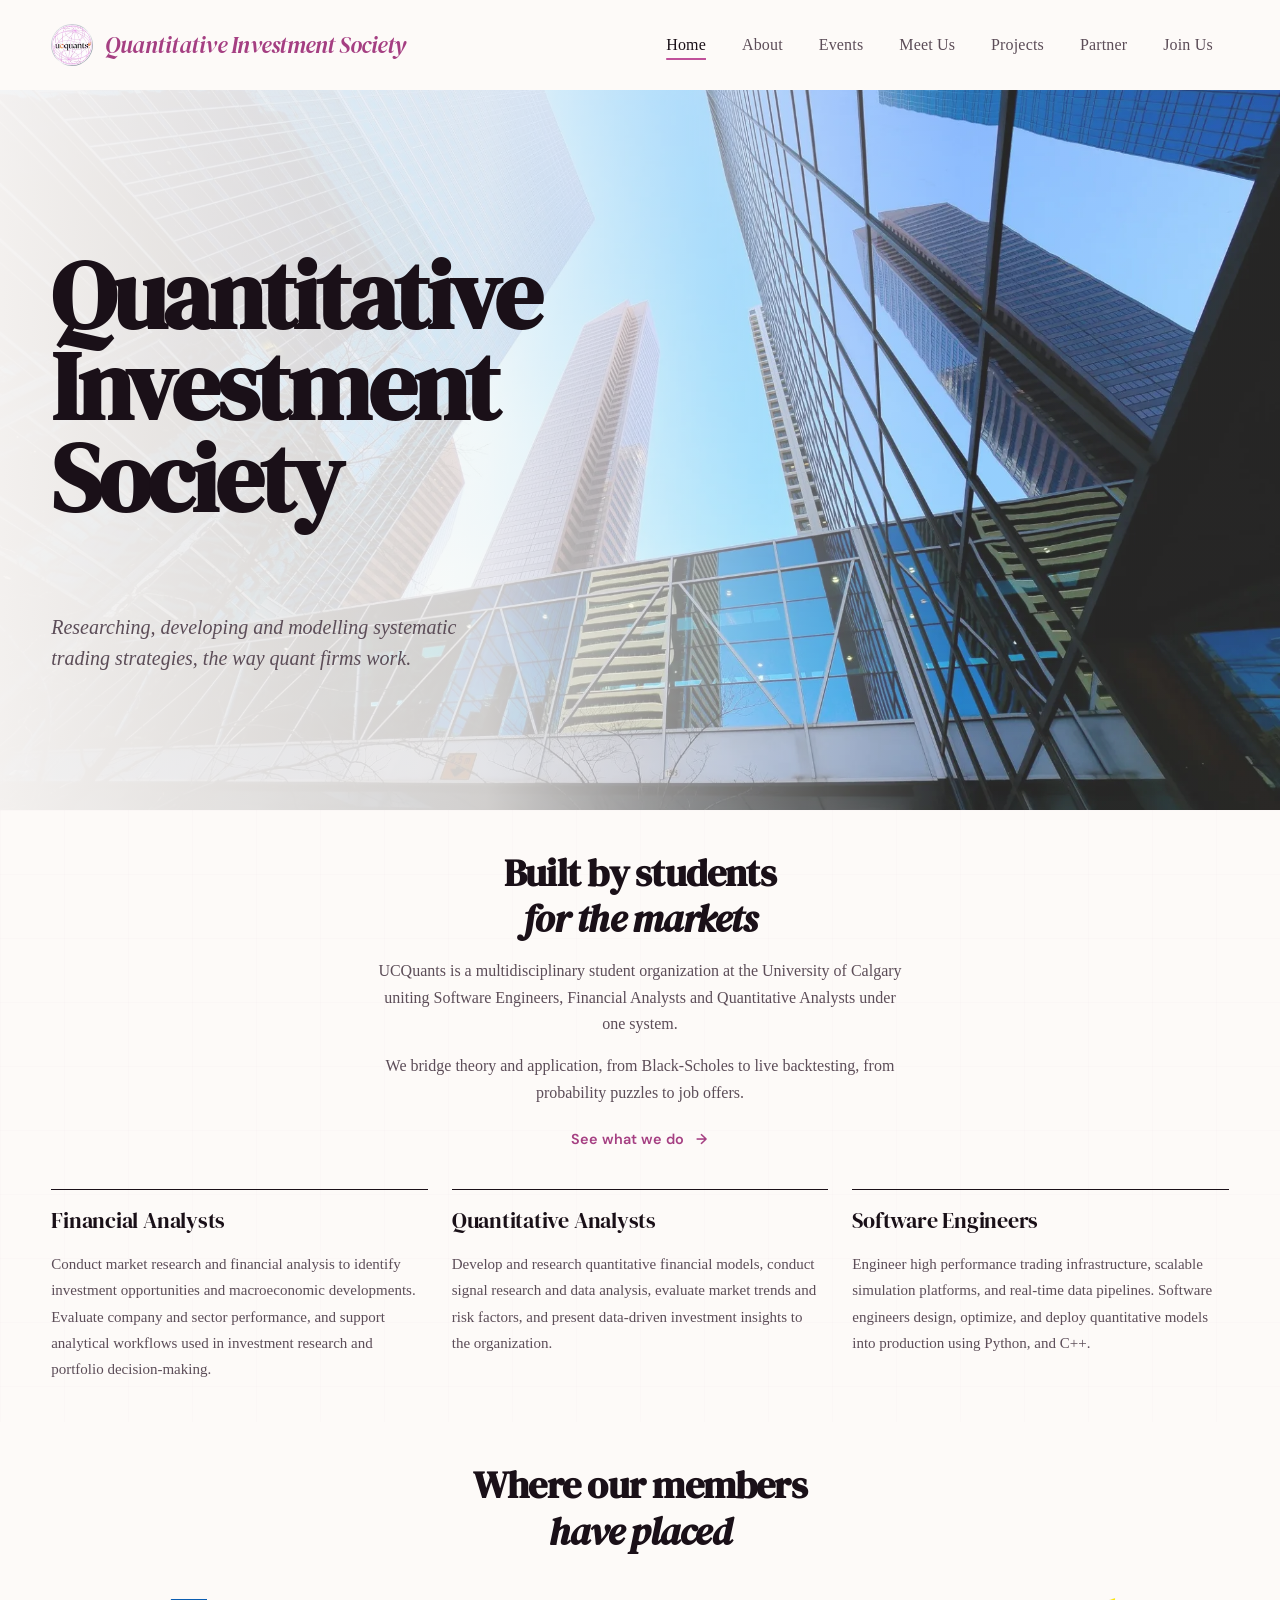
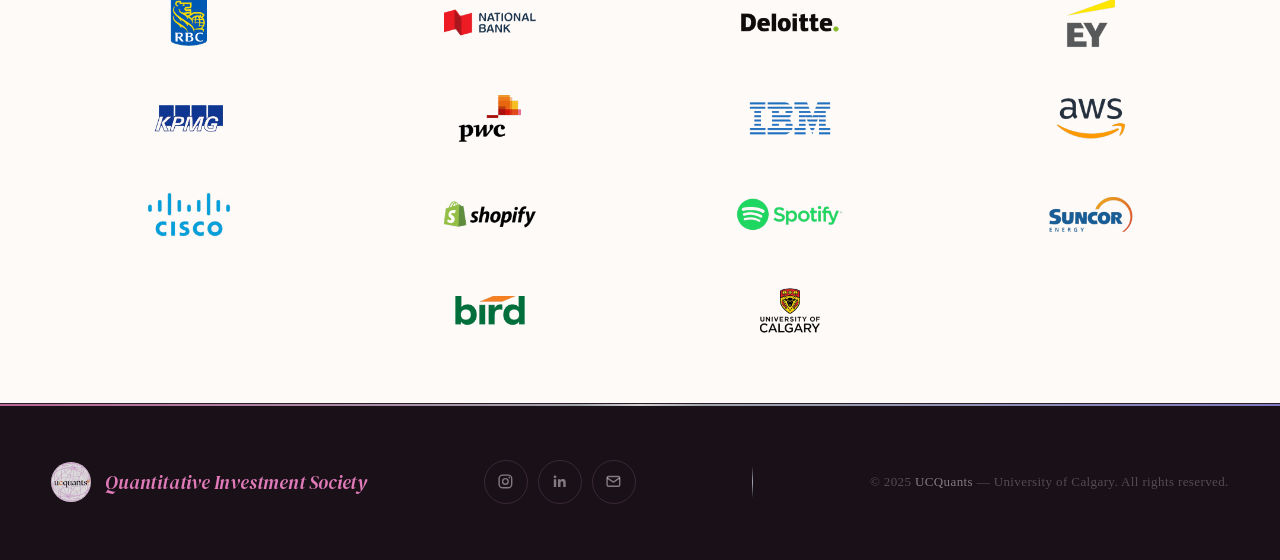
==== commit f2f59ae6: "Add AWS, National Bank and Bird logos and balance logo weights Normalise every employer mark to equa" ====
--- a/index.html
+++ b/index.html
@@ -11,21 +11,21 @@
     <link rel="preconnect" href="https://fonts.gstatic.com" crossorigin/>
     <link href="https://fonts.googleapis.com/css2?family=DM+Serif+Display:ital@0;1&family=DM+Sans:opsz,wght@9..40,300;9..40,400;9..40,500;9..40,600&display=swap" rel="stylesheet"/>
 
-    <link rel="stylesheet" href="/pages/theme.css?v=20261006c"/>
-    <link rel="stylesheet" href="/pages/navbar.css?v=20261006c"/>
-    <link rel="stylesheet" href="/pages/footer.css?v=20261006c"/>
+    <link rel="stylesheet" href="/pages/theme.css?v=20261006h"/>
+    <link rel="stylesheet" href="/pages/navbar.css?v=20261006h"/>
+    <link rel="stylesheet" href="/pages/footer.css?v=20261006h"/>
 
     <!-- Per-page stylesheets — preloaded but inert. The router (app.js) enables
          exactly one at a time, since each was authored assuming it would be the
          only page stylesheet in the DOM (some share class names with different
          rules, e.g. .hero, .page-header). -->
-    <link rel="stylesheet" href="/pages/home/home.css?v=20261006c" id="css-home" disabled/>
-    <link rel="stylesheet" href="/pages/about/about.css?v=20261006c" id="css-about" disabled/>
-    <link rel="stylesheet" href="/pages/events/events.css?v=20261006c" id="css-events" disabled/>
-    <link rel="stylesheet" href="/pages/meet-the-team/mtt.css?v=20261006c" id="css-team" disabled/>
-    <link rel="stylesheet" href="/pages/projects/projects.css?v=20261006c" id="css-projects" disabled/>
-    <link rel="stylesheet" href="/pages/partner/partner.css?v=20261006c" id="css-partner" disabled/>
-    <link rel="stylesheet" href="/pages/join/join.css?v=20261006c" id="css-join" disabled/>
+    <link rel="stylesheet" href="/pages/home/home.css?v=20261006i" id="css-home" disabled/>
+    <link rel="stylesheet" href="/pages/about/about.css?v=20261006h" id="css-about" disabled/>
+    <link rel="stylesheet" href="/pages/events/events.css?v=20261006h" id="css-events" disabled/>
+    <link rel="stylesheet" href="/pages/meet-the-team/mtt.css?v=20261006h" id="css-team" disabled/>
+    <link rel="stylesheet" href="/pages/projects/projects.css?v=20261006h" id="css-projects" disabled/>
+    <link rel="stylesheet" href="/pages/partner/partner.css?v=20261006i" id="css-partner" disabled/>
+    <link rel="stylesheet" href="/pages/join/join.css?v=20261006h" id="css-join" disabled/>
 </head>
 <body>
 
@@ -84,8 +84,8 @@
 </footer>
 
 <script src="/pages/vendor/lenis.min.js"></script>
-<script src="/pages/smooth.js?v=20261006c"></script>
-<script src="/pages/nav.js?v=20261006c"></script>
-<script type="module" src="/pages/app.js?v=20261006c"></script>
+<script src="/pages/smooth.js?v=20261006h"></script>
+<script src="/pages/nav.js?v=20261006h"></script>
+<script type="module" src="/pages/app.js?v=20261006h"></script>
 </body>
 </html>
--- a/pages/home/home.css
+++ b/pages/home/home.css
@@ -239,13 +239,19 @@
 /* ── WHERE MEMBERS HAVE WORKED ───────────────────────────────────────── */
 .placed-title { text-align: center; margin-bottom: var(--s4); }
 .placed-title em { color: var(--text-dark); }
+/* wrapping row, not a grid, so a short last row centres instead of hanging left */
 .placed-logos {
-    list-style: none; display: grid; grid-template-columns: repeat(4, 1fr);
-    gap: var(--s4) var(--gutter); justify-items: center; align-items: center;
+    --cols: 4;
+    list-style: none; display: flex; flex-wrap: wrap; justify-content: center;
+    gap: var(--s4) var(--gutter); align-items: center;
+}
+.placed-logos li {
+    flex: 0 0 calc((100% - (var(--cols) - 1) * var(--gutter)) / var(--cols));
+    display: flex; justify-content: center;
 }
 .placed-logos img { width: 160px; height: 56px; object-fit: contain; }
 @media (max-width: 900px) {
-    .placed-logos { grid-template-columns: repeat(2, 1fr); gap: var(--s4) var(--gutter); }
+    .placed-logos { --cols: 2; }
     .placed-logos img { width: 130px; height: 46px; }
 }
 
--- a/pages/events/events.css
+++ b/pages/events/events.css
@@ -121,9 +121,8 @@
 .notify-btn:hover .arrow i,
 .notify-submit-btn:hover .arrow i { transform: translateX(-100%); }
 
-/* ── EVENT LIST ── same index as the Projects route: the rows stack in one
-   column, each opened by a rule, date and status in the left columns and
-   the event itself on the right. No card, no fill, no radius. */
+/* ── EVENT LIST ── the events stack in one column, each opened by a rule:
+   date and photo in the left columns, the event itself on the right. */
 .events-term {
     font-family: 'DM Sans', sans-serif;
     font-size: var(--fs-label); line-height: var(--lh-label);
@@ -131,23 +130,42 @@
     color: var(--text-dark); margin-bottom: var(--s3);
 }
 
-.event-list { display: grid; row-gap: var(--s4); }
+.event-list { display: grid; row-gap: var(--s3); }
 
 .event-row {
     display: grid;
     grid-template-columns: repeat(12, 1fr);
     column-gap: var(--gutter);
+    grid-template-rows: auto 1fr; /* a tall photo column grows the description row, never the gap under the title */
     row-gap: var(--s2);
     align-items: start;
     border-top: 1px solid var(--text-dark);
-    padding-top: var(--s2);
-}
-.event-row > .event-meta  { grid-column: 1 / 4; grid-row: 1; }
+    padding: var(--s3);
+}
+.event-row > .event-meta  { grid-column: 1 / 4; grid-row: 1 / span 2; align-self: stretch; }
 .event-row > .event-title,
 .event-row > .event-desc  { grid-column: 5 / 12; }
 .event-row > .event-title { grid-row: 1; }
 
-.event-meta { display: flex; flex-direction: column; gap: var(--s1); }
+/* the date column carries the event's photo, treated like the page hero:
+   desaturated on its own layer, then faded into the canvas from the left so
+   the dates sit on the pale side. Its top lines up with the title's. */
+.event-meta {
+    position: relative; isolation: isolate;
+    display: flex; flex-direction: column; gap: var(--s1);
+    min-height: 168px;
+    padding: var(--s2);
+    border-radius: 8px; overflow: hidden;
+}
+.event-meta::before,
+.event-meta::after { content: ""; position: absolute; inset: 0; z-index: -1; pointer-events: none; }
+.event-meta::before {
+    background: var(--event-img) center / cover no-repeat;
+    filter: saturate(.6);
+}
+.event-meta::after {
+    background: linear-gradient(90deg, rgba(253,250,248,.97) 0%, rgba(253,250,248,.88) 32%, rgba(253,250,248,.35) 68%, rgba(253,250,248,0) 100%);
+}
 .event-date, .event-status {
     font-family: 'DM Sans', sans-serif;
     font-size: var(--fs-label); line-height: var(--lh-label);
@@ -253,9 +271,9 @@
     .page-header { padding: var(--s5) 0 var(--s4); }
     .upcoming-section { padding: var(--s4) 0 var(--s5); }
     .upcoming-header { margin-bottom: var(--s4); }
-    .event-row { row-gap: var(--s1); }
+    .event-row { row-gap: var(--s2); padding: var(--s2); }
     .event-row > .event-meta,
     .event-row > .event-title,
     .event-row > .event-desc { grid-column: 1 / -1; grid-row: auto; }
-    .event-meta { flex-direction: row; gap: var(--s1) var(--s3); }
-}
+    .event-meta { flex-direction: row; align-items: flex-start; gap: var(--s1) var(--s3); min-height: 120px; }
+}
--- a/pages/partner/partner.css
+++ b/pages/partner/partner.css
@@ -28,6 +28,7 @@
     background:
         linear-gradient(90deg, rgba(253,250,248,.9) 0%, rgba(253,250,248,.62) 36%, rgba(253,250,248,.05) 66%),
         url(/assets/partner/partner-hero.jpg) center 45% / cover no-repeat;
+    filter: saturate(.6);
 }
 .partner-intro-section { padding: var(--s5) 0 0; background: var(--off-white); }
 .partner-intro {
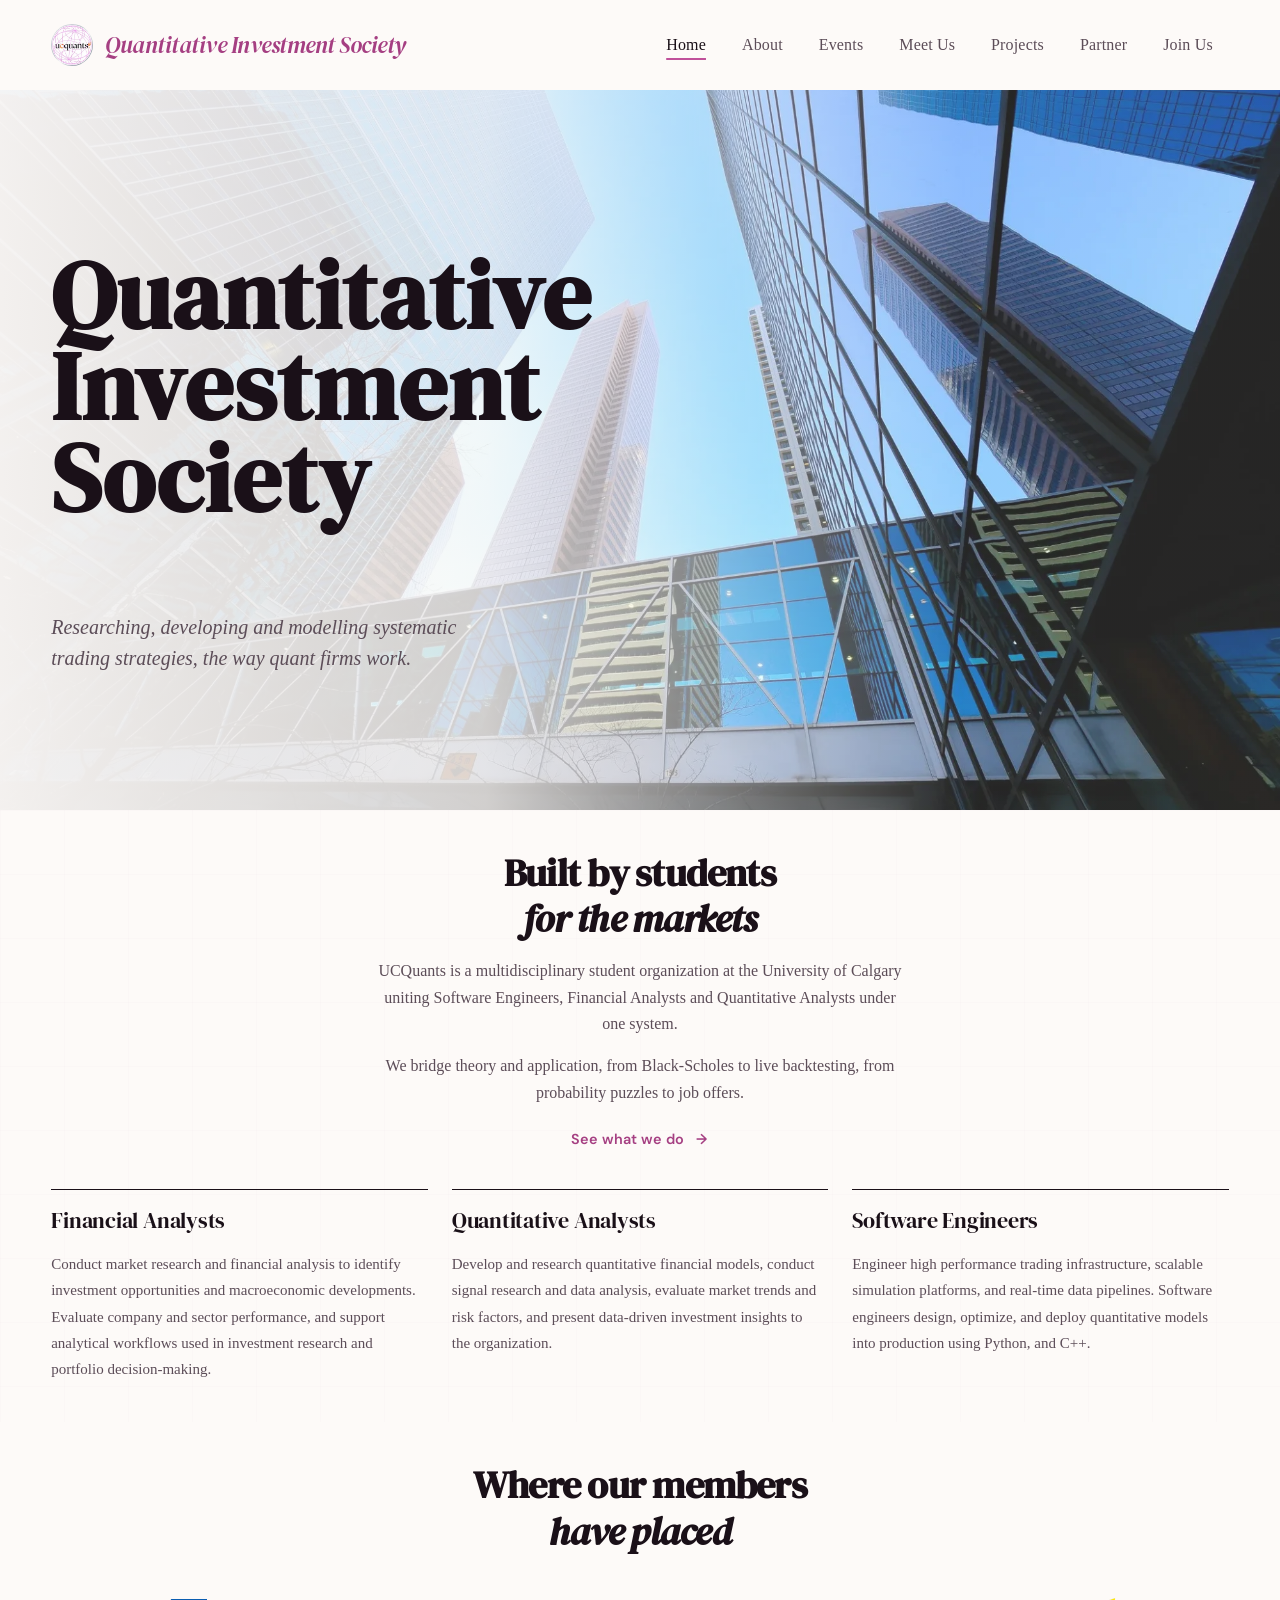
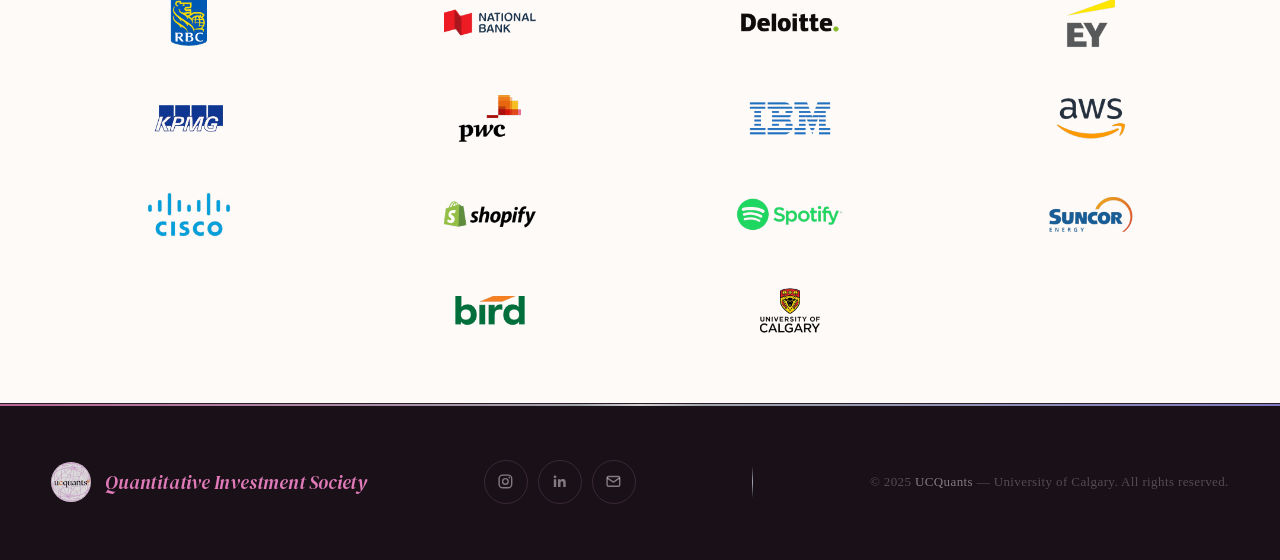
==== commit bddb5f61: "Space homepage hero title letters by 1px" ====
--- a/index.html
+++ b/index.html
@@ -19,7 +19,7 @@
          exactly one at a time, since each was authored assuming it would be the
          only page stylesheet in the DOM (some share class names with different
          rules, e.g. .hero, .page-header). -->
-    <link rel="stylesheet" href="/pages/home/home.css?v=20261006i" id="css-home" disabled/>
+    <link rel="stylesheet" href="/pages/home/home.css?v=20261007a" id="css-home" disabled/>
     <link rel="stylesheet" href="/pages/about/about.css?v=20261006h" id="css-about" disabled/>
     <link rel="stylesheet" href="/pages/events/events.css?v=20261006h" id="css-events" disabled/>
     <link rel="stylesheet" href="/pages/meet-the-team/mtt.css?v=20261006h" id="css-team" disabled/>
--- a/pages/home/home.css
+++ b/pages/home/home.css
@@ -92,7 +92,7 @@
 /* heading-only hero: the title stands alone, one word per line */
 .hero .hero-title {
     grid-column: 1 / 13; margin: 0;
-    font-size: clamp(3.4rem, 10vw, 6rem); line-height: .95; letter-spacing: -0.035em;
+    font-size: clamp(3.4rem, 10vw, 6rem); line-height: .95; letter-spacing: 1px;
 }
 .hero .hero-title .word { display: block; }
 .hero-desc {
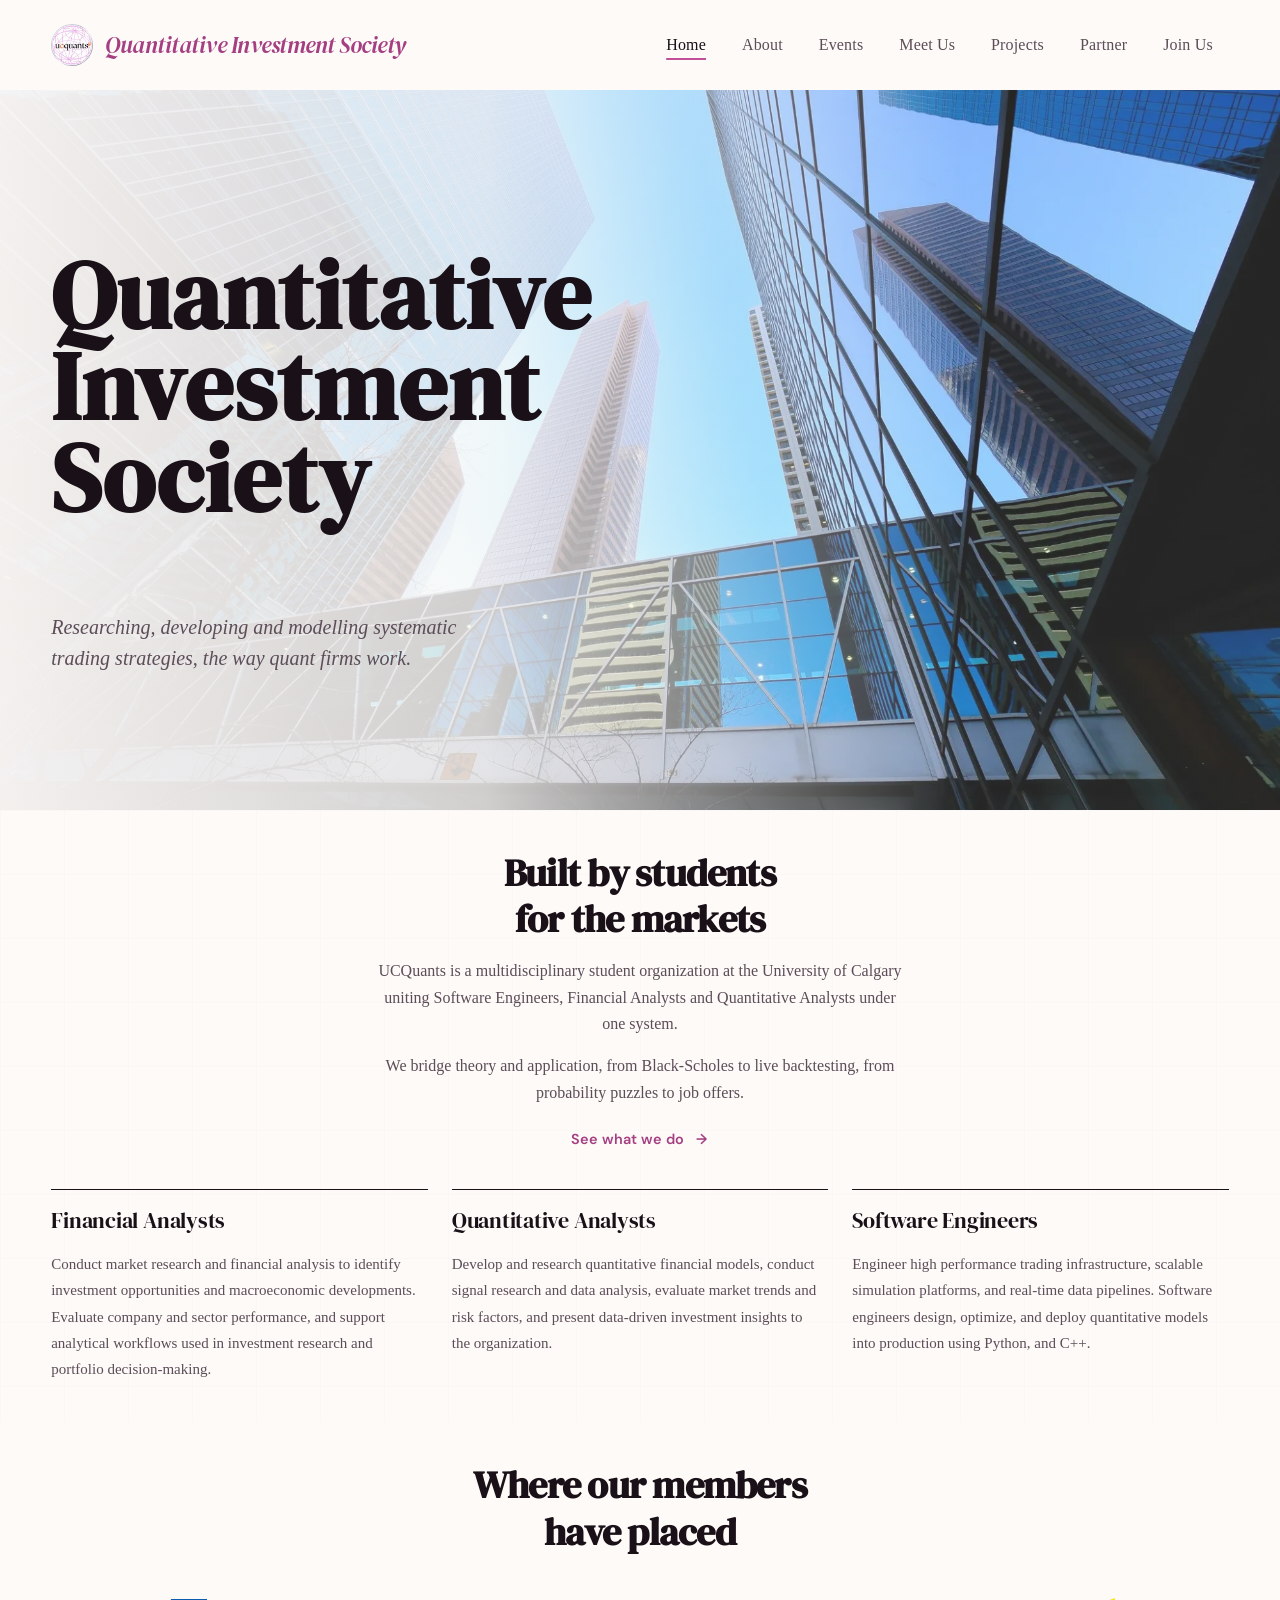
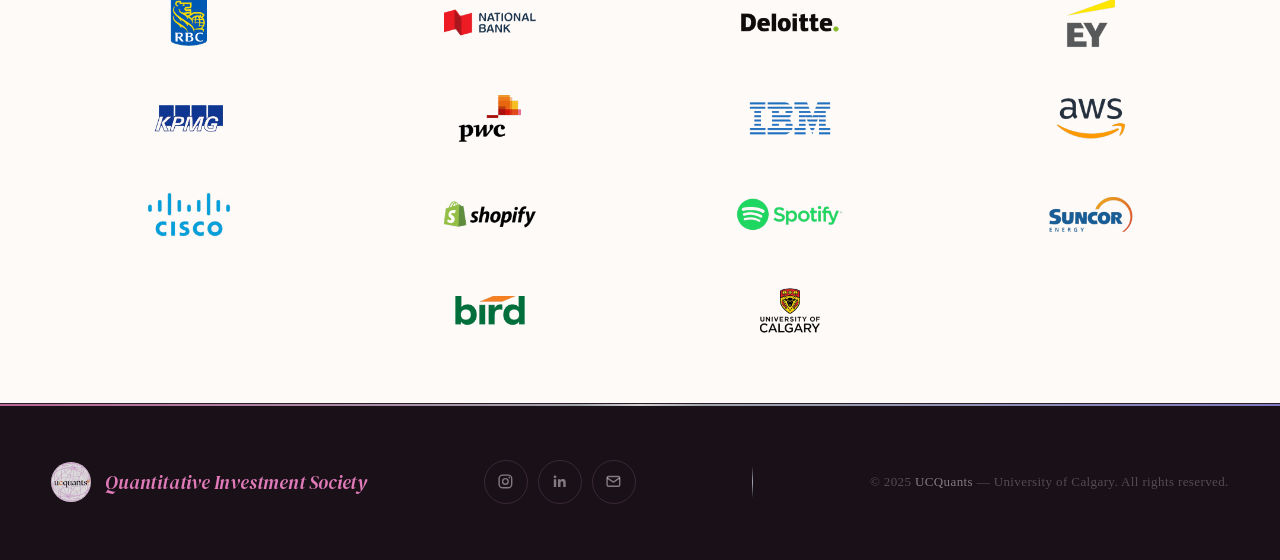
==== commit 4e81f56e: "Set heading emphasis words in roman instead of italic One #app-content rule in theme.css now turns o" ====
--- a/index.html
+++ b/index.html
@@ -11,21 +11,21 @@
     <link rel="preconnect" href="https://fonts.gstatic.com" crossorigin/>
     <link href="https://fonts.googleapis.com/css2?family=DM+Serif+Display:ital@0;1&family=DM+Sans:opsz,wght@9..40,300;9..40,400;9..40,500;9..40,600&display=swap" rel="stylesheet"/>
 
-    <link rel="stylesheet" href="/pages/theme.css?v=20261006h"/>
-    <link rel="stylesheet" href="/pages/navbar.css?v=20261006h"/>
-    <link rel="stylesheet" href="/pages/footer.css?v=20261006h"/>
+    <link rel="stylesheet" href="/pages/theme.css?v=20261028a"/>
+    <link rel="stylesheet" href="/pages/navbar.css?v=20261021a"/>
+    <link rel="stylesheet" href="/pages/footer.css?v=20261021a"/>
 
     <!-- Per-page stylesheets — preloaded but inert. The router (app.js) enables
          exactly one at a time, since each was authored assuming it would be the
          only page stylesheet in the DOM (some share class names with different
          rules, e.g. .hero, .page-header). -->
-    <link rel="stylesheet" href="/pages/home/home.css?v=20261007a" id="css-home" disabled/>
-    <link rel="stylesheet" href="/pages/about/about.css?v=20261006h" id="css-about" disabled/>
-    <link rel="stylesheet" href="/pages/events/events.css?v=20261006h" id="css-events" disabled/>
-    <link rel="stylesheet" href="/pages/meet-the-team/mtt.css?v=20261006h" id="css-team" disabled/>
-    <link rel="stylesheet" href="/pages/projects/projects.css?v=20261006h" id="css-projects" disabled/>
-    <link rel="stylesheet" href="/pages/partner/partner.css?v=20261006i" id="css-partner" disabled/>
-    <link rel="stylesheet" href="/pages/join/join.css?v=20261006h" id="css-join" disabled/>
+    <link rel="stylesheet" href="/pages/home/home.css?v=20261028a" id="css-home" disabled/>
+    <link rel="stylesheet" href="/pages/about/about.css?v=20261028a" id="css-about" disabled/>
+    <link rel="stylesheet" href="/pages/events/events.css?v=20261028a" id="css-events" disabled/>
+    <link rel="stylesheet" href="/pages/meet-the-team/mtt.css?v=20261028a" id="css-team" disabled/>
+    <link rel="stylesheet" href="/pages/projects/projects.css?v=20261028a" id="css-projects" disabled/>
+    <link rel="stylesheet" href="/pages/partner/partner.css?v=20261028a" id="css-partner" disabled/>
+    <link rel="stylesheet" href="/pages/join/join.css?v=20261028a" id="css-join" disabled/>
 </head>
 <body>
 
--- a/pages/theme.css
+++ b/pages/theme.css
@@ -53,6 +53,14 @@
     --fs-h2:      clamp(1.6rem, 3.2vw, 2.4rem); --ls-h2: -0.02em;      --lh-h2: 1.2;
     --fs-h3:      clamp(1.1rem, 2vw, 1.4rem);   --ls-h3: -0.01em;      --lh-h3: 1.3;
     --fs-label:   0.6875rem;                    --ls-label: 0.14em;    --lh-label: 1.3;
+
+    /* page-hero photo fade: canvas on the left behind the title, photo on the right */
+    --hero-fade: linear-gradient(90deg, rgba(253,250,248,.96) 0%, rgba(253,250,248,.82) 38%, rgba(253,250,248,.15) 75%);
+}
+/* on a phone the title spans the full width, so the photo's clear side sits
+   right under the text — flatten the fade so it never drops below legibility */
+@media (max-width: 900px) {
+    :root { --hero-fade: linear-gradient(90deg, rgba(253,250,248,.94) 0%, rgba(253,250,248,.85) 55%, rgba(253,250,248,.6) 100%); }
 }
 
 body {
@@ -78,9 +86,9 @@
    outranks the per-page class rules, so no page stylesheet can override it. */
 #app-content p, .footer p { font-family: 'Times New Roman', Times, serif; }
 
-/* Page titles carry no accent colour: the italic word stays italic but in ink.
-   The #app-content id outranks every per-page `h1 em` rule. */
-#app-content h1 em { color: var(--text-dark); }
+/* Headings are set roman throughout: the <em> word gets no italic and no accent colour.
+   The #app-content id outranks every per-page `h1 em` / `h2 em` rule. */
+#app-content h1 em, #app-content h2 em { font-style: normal; color: var(--text-dark); }
 
 /* ── FADE-UP (shared scroll-reveal utility, used by every page) ── */
 .fade-up {
--- a/pages/navbar.css
+++ b/pages/navbar.css
@@ -112,6 +112,7 @@
 
 /* ── MOBILE ── */
 @media (max-width: 900px) {
+    .nav { padding: 14px 0; }
     .nav-toggle { display: flex; }
 
     .brand {
--- a/pages/footer.css
+++ b/pages/footer.css
@@ -89,6 +89,7 @@
 
 /* ── RESPONSIVE ── */
 @media (max-width: 700px) {
-    .footer-inner { flex-direction: column; align-items: center; text-align: center; gap: 12px; }
-    .footer-copy { white-space: normal; }
+    .footer-inner { flex-direction: column; align-items: center; text-align: center; gap: 20px; }
+    .footer-divider { display: none; }
+    .footer-copy { white-space: normal; text-wrap: balance; }
 }
--- a/pages/home/home.css
+++ b/pages/home/home.css
@@ -44,7 +44,6 @@
        the rag so a narrow track can't leave a one-word orphan line */
     text-wrap: balance;
 }
-.section-title em { font-style: italic; color: var(--text-dark); }
 
 .link-arrow {
     display: inline-flex; align-items: center; gap: 10px;
@@ -81,7 +80,7 @@
     padding: var(--s5) 0 var(--s4);
     /* Calgary skyline photo, faded into the canvas on the left so the title stays legible */
     background:
-        linear-gradient(90deg, rgba(253,250,248,.96) 0%, rgba(253,250,248,.82) 38%, rgba(253,250,248,.15) 75%),
+        var(--hero-fade),
         url(/assets/home/hero-calgary-towers.webp) center 35% / cover no-repeat,
         var(--off-white);
 }
--- a/pages/about/about.css
+++ b/pages/about/about.css
@@ -20,7 +20,7 @@
   padding: var(--s6) 0 var(--s5);
   /* campus photo, faded into the canvas on the left behind the title */
   background:
-    linear-gradient(90deg, rgba(253,250,248,.96) 0%, rgba(253,250,248,.82) 38%, rgba(253,250,248,.15) 75%),
+    var(--hero-fade),
     url(/assets/about/about-campus.webp) center 40% / cover no-repeat,
     var(--off-white);
 }
@@ -102,8 +102,6 @@
 .intro-head > h1, .wwd-head-inner > h2 { margin-bottom: 0; }
 .intro-head > h1, .wwd-head-inner > h2 { grid-column: 1 / 7; }
 .intro-head > .header-sub, .wwd-head-inner > .header-sub { grid-column: 8 / 13; }
-.about-intro h1 em { font-style: italic; color: var(--text-dark); }
-.what-we-do h2 em { font-style: italic; color: var(--text-dark); }
 
 .header-sub {
   font-size: 1rem;
@@ -225,7 +223,7 @@
 }
 .pipeline .card-head, .pipeline .tags { justify-content: flex-start; }
 @media (max-width: 900px) {
-  .cards.pipeline { grid-template-columns: 1fr; }
+  .cards.pipeline { grid-template-columns: 1fr; row-gap: var(--s4); }
   .pipeline > .card:not(:last-child)::after { content: none; }
 }
 
@@ -235,4 +233,4 @@
   grid-column: auto; min-width: 0;
   display: flex; flex-direction: column; align-items: center; gap: var(--s2);
 }
-@media (max-width: 900px) { .cards.teams { grid-template-columns: 1fr; } }
+@media (max-width: 900px) { .cards.teams { grid-template-columns: 1fr; row-gap: var(--s4); } }
--- a/pages/events/events.css
+++ b/pages/events/events.css
@@ -34,7 +34,7 @@
     filter: saturate(.6);
 }
 .events-hero::after {
-    background: linear-gradient(90deg, rgba(253,250,248,.96) 0%, rgba(253,250,248,.82) 38%, rgba(253,250,248,.15) 75%);
+    background: var(--hero-fade);
 }
 .events-hero .wrap { position: relative; z-index: 1; }
 .events-hero .upcoming-header { margin-bottom: 0; }
@@ -91,7 +91,6 @@
 .upcoming-header > p { grid-column: 8 / 13; }
 .upcoming-header > .notify-btn { grid-column: 8 / 13; justify-self: start; }
 .page-header h1 em,
-.upcoming-header h1 em { font-style: italic; color: var(--pink-600); }
 
 .header-sub {
     color: var(--text-mid); font-size: 1rem; line-height: 1.75;
@@ -271,9 +270,9 @@
     .page-header { padding: var(--s5) 0 var(--s4); }
     .upcoming-section { padding: var(--s4) 0 var(--s5); }
     .upcoming-header { margin-bottom: var(--s4); }
-    .event-row { row-gap: var(--s2); padding: var(--s2); }
+    .event-row { row-gap: var(--s2); padding: var(--s3) 0; }
     .event-row > .event-meta,
     .event-row > .event-title,
     .event-row > .event-desc { grid-column: 1 / -1; grid-row: auto; }
-    .event-meta { flex-direction: row; align-items: flex-start; gap: var(--s1) var(--s3); min-height: 120px; }
-}
+    .event-meta { min-height: 120px; }
+}
--- a/pages/meet-the-team/mtt.css
+++ b/pages/meet-the-team/mtt.css
@@ -21,7 +21,7 @@
   padding: var(--s6) 0 var(--s5);
   /* team photo, faded into the canvas on the left: same treatment as the About and Events heroes */
   background:
-    linear-gradient(90deg, rgba(253,250,248,.96) 0%, rgba(253,250,248,.82) 38%, rgba(253,250,248,.15) 75%),
+    var(--hero-fade),
     url(/assets/meet-the-team/team-hero-wide.jpg) center 40% / cover no-repeat,
     var(--off-white);
 }
@@ -76,7 +76,6 @@
   margin-bottom: 0;
   text-wrap: balance;
 }
-.page-header h1 em { font-style: italic; color: var(--text-dark); }
 
 .header-sub {
   color: var(--text-mid); font-size: 1rem; line-height: 1.75;
--- a/pages/projects/projects.css
+++ b/pages/projects/projects.css
@@ -21,7 +21,7 @@
   padding: var(--s6) 0 var(--s5);
   /* volatility surface, faded into the canvas on the left: same treatment as the other page heroes */
   background:
-    linear-gradient(90deg, rgba(253,250,248,.96) 0%, rgba(253,250,248,.82) 38%, rgba(253,250,248,.15) 75%),
+    var(--hero-fade),
     url(/assets/projects/projects-hero-wide.jpg) center 60% / cover no-repeat,
     var(--off-white);
 }
@@ -74,7 +74,6 @@
   margin-bottom: 0;
   text-wrap: balance;
 }
-.page-header h1 em { font-style: italic; color: var(--text-dark); }
 
 .header-sub {
   color: var(--text-mid); font-size: 1rem; line-height: 1.75;
--- a/pages/partner/partner.css
+++ b/pages/partner/partner.css
@@ -91,10 +91,6 @@
     margin-bottom: var(--s3);
     text-wrap: balance;
 }
-.hero h1 em { font-style: italic; color: var(--text-dark); }
-.why h2 em { font-style: italic; color: var(--text-dark); }
-.who h2 em { font-style: italic; color: var(--text-dark); }
-.contact-cta h2 em { font-style: italic; color: var(--text-dark); }
 
 .hero-inner p, .why-header p, .who-text p, .contact-inner p {
     color: var(--text-mid); font-size: 1rem; line-height: 1.75;
@@ -146,22 +142,22 @@
     column-gap: var(--s5); row-gap: var(--s4);
 }
 .partner { display: block; }
-.partner-mark { display: flex; align-items: flex-end; justify-content: center; height: 60px; }
+.partner-mark { display: flex; align-items: flex-end; justify-content: center; height: 70px; }
 .partner-mark img {
     max-height: 100%; max-width: 100%; width: auto;
     object-fit: contain; object-position: center bottom; display: block;
 }
-/* sized to a shared cap-height, not a shared box: WSO is a stacked lockup
-   (wordmark ~31% of the file), Calgary a horizontal one (~28%), so equal box
-   heights would leave Calgary's wordmark visibly the smaller of the two */
-.partner-wso .partner-mark img { max-height: 54px; }
-.partner-calgary .partner-mark img {
-    max-height: 52px;
-    /* the crest descends below the wordmark, so bottom-aligning the file sets
-       "CALGARY" ~9px high against the other two. Nudge onto the shared
-       baseline — optical alignment, not box alignment. */
-    transform: translateY(9px);
-}
+/* sized to equal visual weight, not a shared box: each mark gets roughly the
+   same inked area (height ∝ 1/√aspect), trimmed a touch for denser ink. WSO's
+   file carries ~7px of padding under its ink; the other three files are
+   trimmed to their ink, so they sit 7px up onto WSO's baseline. */
+.partner-wso .partner-mark img { max-height: 64px; }
+.partner-altaml .partner-mark img,
+.partner-capital-power .partner-mark img,
+.partner-saf .partner-mark img { margin-bottom: 7px; }
+.partner-altaml .partner-mark img { max-height: 32px; }
+.partner-capital-power .partner-mark img { max-height: 35px; }
+.partner-saf .partner-mark img { max-height: 41px; }
 .partner-fuse { text-align: center; }
 .partner-fuse .partner-mark { height: 40px; }
 .partner-fuse .partner-mark img { max-height: 34px; }
@@ -171,9 +167,15 @@
     font-size: 1rem; letter-spacing: .18em; text-transform: uppercase;
     color: var(--text-dark); line-height: 1;
 }
+/* stacked lockup: FUSE over a smaller COLLECTIVE */
+.partner-name small {
+    display: block; margin-top: 4px;
+    font-size: .5625rem; letter-spacing: .18em;
+}
+/* Vantedge has no supplied logo: set in Times New Roman */
 .partner-wordmark {
-    font-family: 'DM Sans', sans-serif; font-weight: 600;
-    font-size: 1.375rem; letter-spacing: .22em; text-transform: uppercase;
+    font-family: 'Times New Roman', Times, serif; font-weight: 400;
+    font-size: 1.375rem; letter-spacing: .12em; text-transform: uppercase;
     color: var(--text-dark); line-height: 1;
 }
 
@@ -244,11 +246,13 @@
 }
 @media (max-width: 900px) {
     .hero        { padding: var(--s5) 0 var(--s4); }
+    .hero::before { background: var(--hero-fade), url(/assets/partner/partner-hero.jpg) center 45% / cover no-repeat; }
+    .partner-label { margin-bottom: var(--s4); }
     .partners, .why, .who { padding: var(--s4) 0; }
     .hero-inner > h1, .hero-inner > p, .hero-inner > .hero-cta,
     .why-header > h2, .why-header > p,
     .who-text, .who-card { grid-column: 1 / -1; }
-    .partner-marks { column-gap: var(--s5); }
+    .partner-marks { gap: var(--s3) var(--s4); }
     .contact-cta { padding: var(--s4) 0 var(--s5); }
     .why-header  { margin-bottom: var(--s4); }
     .who-inner   { row-gap: var(--s4); }
--- a/pages/join/join.css
+++ b/pages/join/join.css
@@ -21,7 +21,7 @@
   padding: var(--s6) 0 var(--s5);
   /* campus sign photo, faded into the canvas on the left: same treatment as the other page heroes */
   background:
-    linear-gradient(90deg, rgba(253,250,248,.96) 0%, rgba(253,250,248,.82) 38%, rgba(253,250,248,.15) 75%),
+    var(--hero-fade),
     url(/assets/join/header_img/University-of-Calgary.avif) center 75% / cover no-repeat,
     var(--off-white);
 }
@@ -84,7 +84,6 @@
   margin-bottom: 0;
   text-wrap: balance;
 }
-.join-header h1 em { font-style: italic; color: var(--text-dark); }
 .section-head h2 {
   font-family: 'DM Serif Display', serif;
   font-size: var(--fs-h2);
@@ -100,7 +99,6 @@
 .section-head.swiss-grid { align-items: start; row-gap: var(--s4); }
 .section-head > h2 { grid-column: 1 / -1; text-align: center; margin-bottom: 0; }
 .section-head > p { grid-column: 1 / -1; justify-self: center; max-width: 64ch; text-align: center; margin-bottom: 0; }
-.section-head h2 em { font-style: italic; color: var(--text-dark); }
 
 .section-head p {
   color: var(--text-mid); font-size: 1rem; line-height: 1.75;
@@ -177,7 +175,6 @@
   .join-close-cta { grid-column: 1 / -1; }
 }
 @media (max-width: 560px) {
-  .join-stat { grid-column: 1 / -1; }
   .employers { --cols: 2; }
   .employer img { width: 140px; height: 48px; }
 }
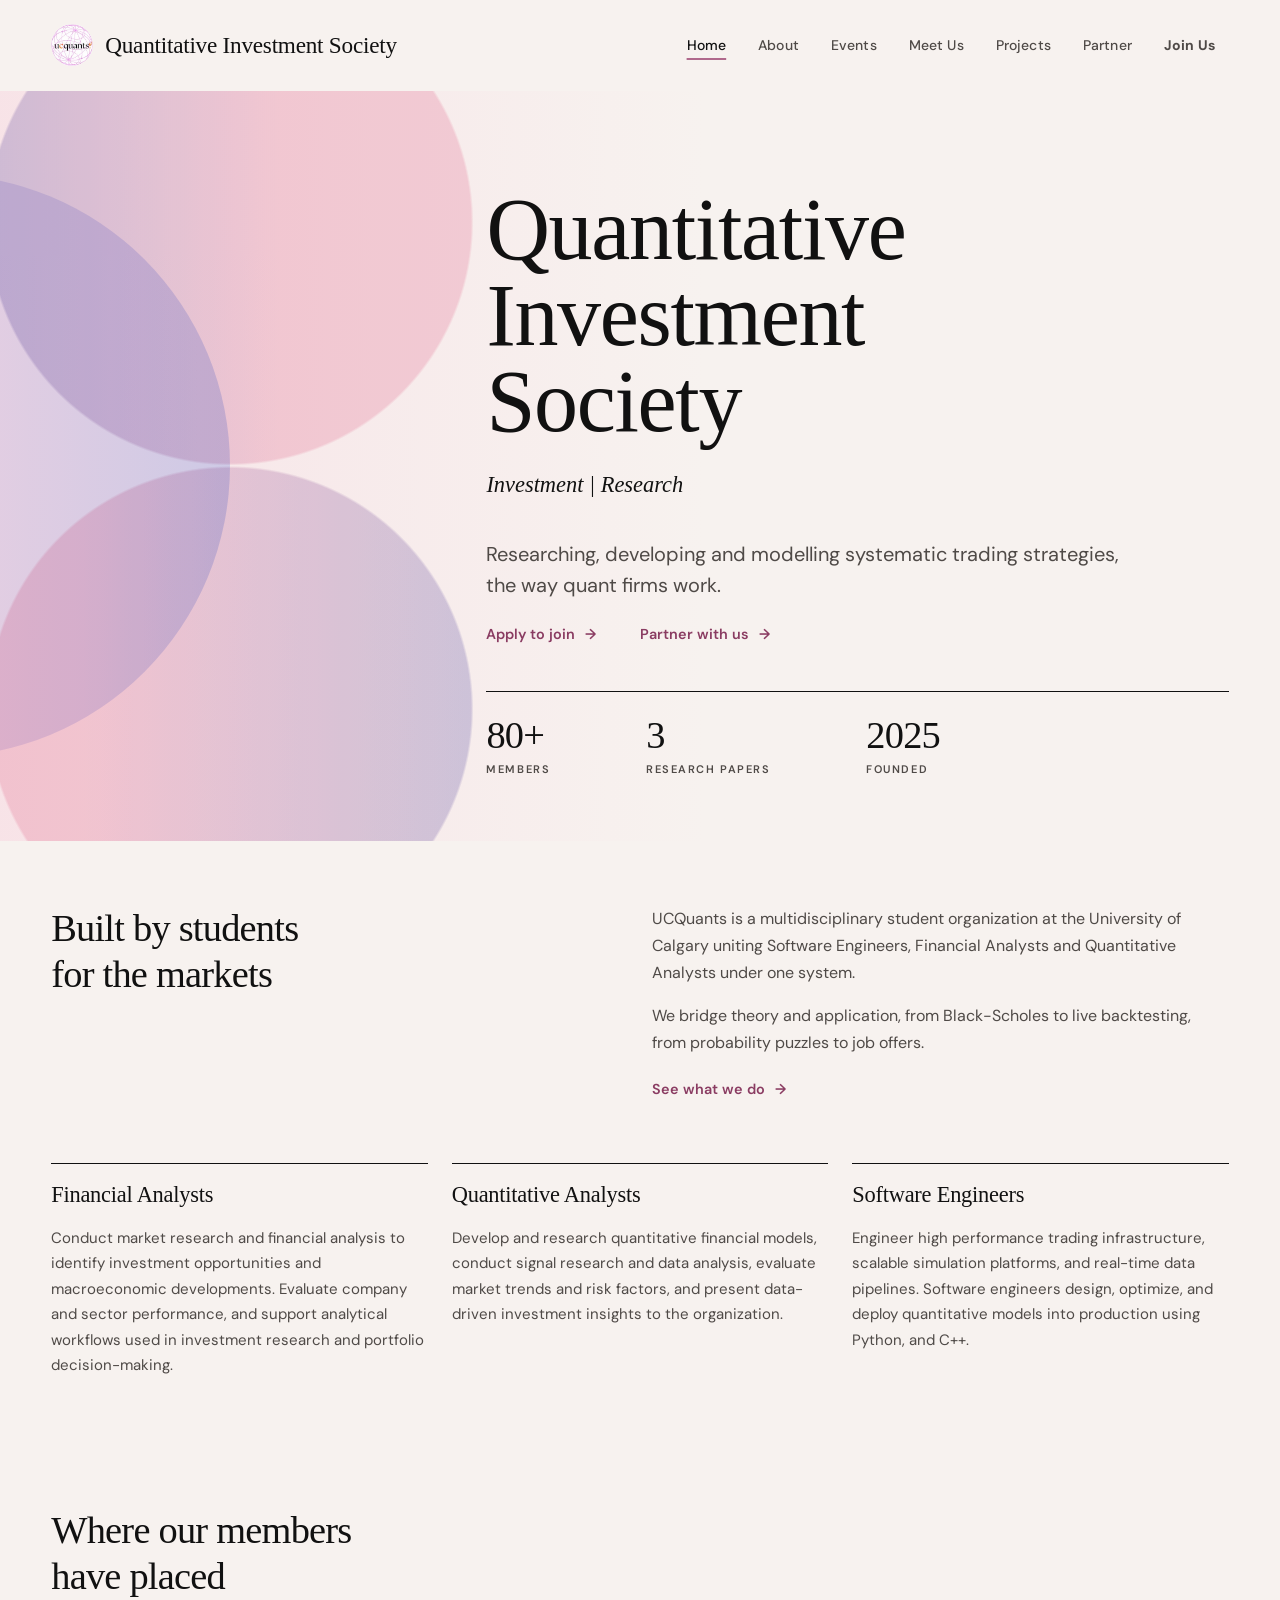
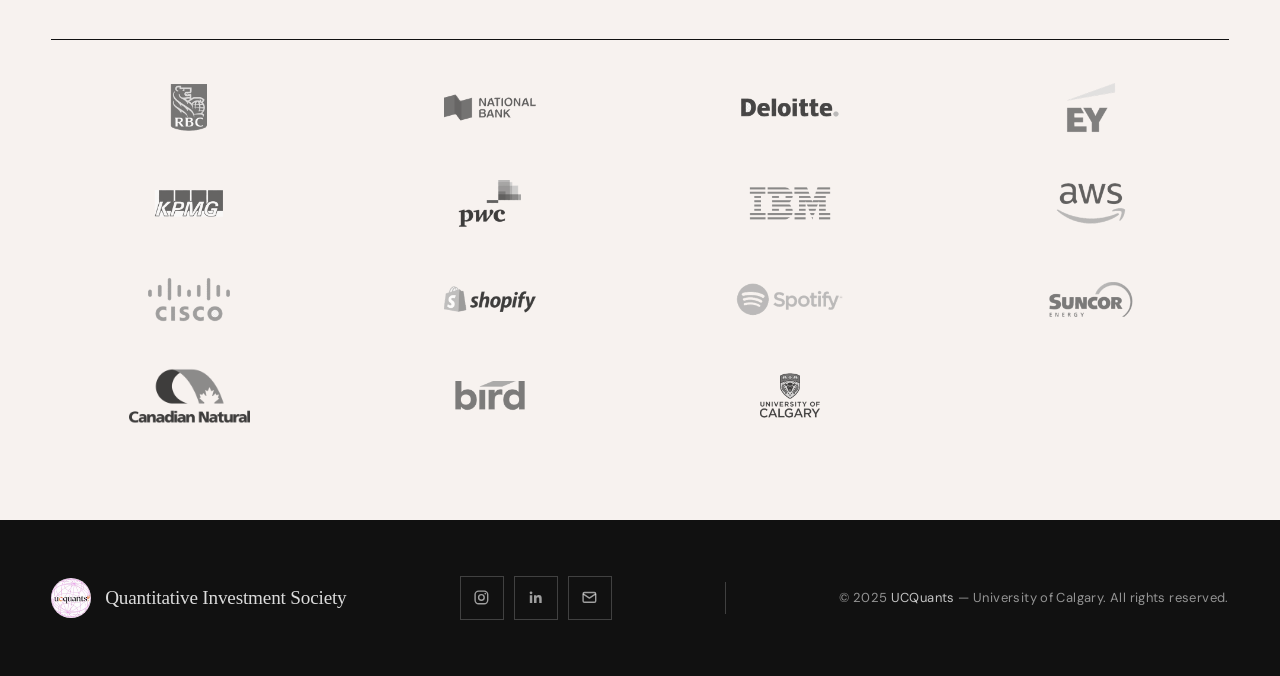
==== commit 0ac57588: "Redesign site after the LinkedIn banner - Add Arya Das as director of quant; remove impeccable skill" ====
--- a/index.html
+++ b/index.html
@@ -9,23 +9,23 @@
     <link rel="apple-touch-icon" sizes="180x180" href="/assets/home/ucquants-icon-180.png"/>
     <link rel="preconnect" href="https://fonts.googleapis.com"/>
     <link rel="preconnect" href="https://fonts.gstatic.com" crossorigin/>
-    <link href="https://fonts.googleapis.com/css2?family=DM+Serif+Display:ital@0;1&family=DM+Sans:opsz,wght@9..40,300;9..40,400;9..40,500;9..40,600&display=swap" rel="stylesheet"/>
+    <link href="https://fonts.googleapis.com/css2?family=Tinos:ital@0;1&family=DM+Sans:opsz,wght@9..40,400;9..40,500;9..40,600&display=swap" rel="stylesheet"/>
 
-    <link rel="stylesheet" href="/pages/theme.css?v=20261028a"/>
-    <link rel="stylesheet" href="/pages/navbar.css?v=20261021a"/>
-    <link rel="stylesheet" href="/pages/footer.css?v=20261021a"/>
+    <link rel="stylesheet" href="/pages/theme.css?v=20261116f"/>
+    <link rel="stylesheet" href="/pages/navbar.css?v=20261116h"/>
+    <link rel="stylesheet" href="/pages/footer.css?v=20261116e"/>
 
     <!-- Per-page stylesheets — preloaded but inert. The router (app.js) enables
          exactly one at a time, since each was authored assuming it would be the
          only page stylesheet in the DOM (some share class names with different
          rules, e.g. .hero, .page-header). -->
-    <link rel="stylesheet" href="/pages/home/home.css?v=20261028a" id="css-home" disabled/>
-    <link rel="stylesheet" href="/pages/about/about.css?v=20261028a" id="css-about" disabled/>
-    <link rel="stylesheet" href="/pages/events/events.css?v=20261028a" id="css-events" disabled/>
-    <link rel="stylesheet" href="/pages/meet-the-team/mtt.css?v=20261028a" id="css-team" disabled/>
-    <link rel="stylesheet" href="/pages/projects/projects.css?v=20261028a" id="css-projects" disabled/>
-    <link rel="stylesheet" href="/pages/partner/partner.css?v=20261028a" id="css-partner" disabled/>
-    <link rel="stylesheet" href="/pages/join/join.css?v=20261028a" id="css-join" disabled/>
+    <link rel="stylesheet" href="/pages/home/home.css?v=20261116e" id="css-home" disabled/>
+    <link rel="stylesheet" href="/pages/about/about.css?v=20261116f" id="css-about" disabled/>
+    <link rel="stylesheet" href="/pages/events/events.css?v=20261116e" id="css-events" disabled/>
+    <link rel="stylesheet" href="/pages/meet-the-team/mtt.css?v=20261116e" id="css-team" disabled/>
+    <link rel="stylesheet" href="/pages/projects/projects.css?v=20261116e" id="css-projects" disabled/>
+    <link rel="stylesheet" href="/pages/partner/partner.css?v=20261116e" id="css-partner" disabled/>
+    <link rel="stylesheet" href="/pages/join/join.css?v=20261116g" id="css-join" disabled/>
 </head>
 <body>
 
@@ -84,8 +84,8 @@
 </footer>
 
 <script src="/pages/vendor/lenis.min.js"></script>
-<script src="/pages/smooth.js?v=20261006h"></script>
-<script src="/pages/nav.js?v=20261006h"></script>
-<script type="module" src="/pages/app.js?v=20261006h"></script>
+<script src="/pages/smooth.js?v=20261116a"></script>
+<script src="/pages/nav.js?v=20261116a"></script>
+<script type="module" src="/pages/app.js?v=20261116a"></script>
 </body>
 </html>
--- a/pages/theme.css
+++ b/pages/theme.css
@@ -1,6 +1,6 @@
 /* Shared design tokens + resets loaded once by the shell (index.html).
-   Per-page stylesheets no longer declare their own :root/reset/body/.fade-up
-   blocks — this file is the single source of truth for all of that. */
+   Per-page stylesheets declare no :root/reset/body/.fade-up blocks of their
+   own — this file is the single source of truth for all of that. */
 
 *, *::before, *::after {
     box-sizing: border-box;
@@ -15,52 +15,45 @@
 @keyframes js-loading-fallback { to { visibility: visible; } }
 
 :root {
-    --pink-100:  #f9dff0;
-    --pink-200:  #f2bade;
-    --pink-400:  #e07ab8;
-    --pink-600:  #c0509a;
-    --pink-700:  #a53f82; /* AA-safe accent for small/bold text (labels, tags, links) — pink-600 falls under 4.5:1 below ~18px */
-    --lav-400:   #9b93ea;
-    --off-white: #fdfaf8;
+    /* palette taken from the LinkedIn banner: warm cream ground, black serif
+       type, and two pastels (pink, lavender) used only as the masthead circles */
+    --off-white: #f7f2ef;
     --white:     #ffffff;
-    --text-dark: #1a1018;
-    --text-mid:  #5c4d58;
-    --text-light:#7a6b78; /* darkened from #9e8ea0 (3.07:1) to clear WCAG AA 4.5:1 for small text */
-
-
-    /* ── silver / chrome accents — layered on top of the pink/lavender base ── */
-    --chrome-300: #c3c9d1;
-    --chrome-400: #a3abb6;
-    --metallic-border: linear-gradient(135deg, #e8eaee, #b8bec8 40%, #f4f5f7 55%, #9aa1ad 80%, #dfe2e7);
-
-    /* ── shape — DESIGN.md → rounded.pill. Every button, badge and
-       pill-shaped control takes this; the nav links already did. ── */
-    --radius-pill: 999px;
-
-    /* ── motion — CSS approximations of Apple's damping/response spring table ── */
-    --ease-out-smooth: cubic-bezier(0.22, 1, 0.36, 1);     /* damping 1.0: decelerate, no overshoot */
-    --ease-out-quick:  cubic-bezier(0.16, 1, 0.3, 1);      /* snappy hover/press micro-motion */
-    --ease-spring-bounce: cubic-bezier(0.34, 1.56, 0.64, 1); /* damping ~0.8: gesture-triggered materialize */
-
+    --text-dark: #111111;
+    --text-mid:  #4f4a47;
+    --text-light:#6b6562;
+    --pastel-pink: #f8d1de;
+    --pastel-lav:  #c9c6e5;
+    /* the accent is the pastel pink deepened until it reads as text:
+       700 for links and small labels (6.5:1 on cream), 600 for non-text marks */
+    --pink-600:  #b0698c;
+    --pink-700:  #8a3c62;
+    /* the one hairline: ink at low alpha, never tinted */
+    --rule:      rgba(17, 17, 17, .14);
+
+    /* headings: the banner's Times-style serif. Tinos is Times New Roman's
+       metric twin, loaded for systems that don't ship Times */
+    --font-serif: 'Times New Roman', Tinos, Times, serif;
+
+    /* spacing ladder — all vertical rhythm on the site comes from these */
+    --gutter: 24px;
+    --s1: 8px;  --s2: 16px; --s3: 24px; --s4: 40px;
+    --s5: 64px; --s6: 96px; --s7: 144px;
+
+    /* motion */
+    --ease-out-smooth: cubic-bezier(0.22, 1, 0.36, 1);
+    --ease-out-quick:  cubic-bezier(0.16, 1, 0.3, 1);
     --dur-instant:  100ms;
     --dur-fast:     180ms;
     --dur-base:     280ms;
     --dur-moderate: 380ms;
 
-    /* ── type scale — tracking and leading tighten together as size grows ── */
+    /* type scale — tracking and leading tighten together as size grows */
     --fs-display: clamp(2.6rem, 6vw, 5rem);     --ls-display: -0.03em; --lh-display: 1.05;
     --fs-h1:      clamp(2.2rem, 5vw, 4rem);     --ls-h1: -0.025em;     --lh-h1: 1.1;
     --fs-h2:      clamp(1.6rem, 3.2vw, 2.4rem); --ls-h2: -0.02em;      --lh-h2: 1.2;
     --fs-h3:      clamp(1.1rem, 2vw, 1.4rem);   --ls-h3: -0.01em;      --lh-h3: 1.3;
     --fs-label:   0.6875rem;                    --ls-label: 0.14em;    --lh-label: 1.3;
-
-    /* page-hero photo fade: canvas on the left behind the title, photo on the right */
-    --hero-fade: linear-gradient(90deg, rgba(253,250,248,.96) 0%, rgba(253,250,248,.82) 38%, rgba(253,250,248,.15) 75%);
-}
-/* on a phone the title spans the full width, so the photo's clear side sits
-   right under the text — flatten the fade so it never drops below legibility */
-@media (max-width: 900px) {
-    :root { --hero-fade: linear-gradient(90deg, rgba(253,250,248,.94) 0%, rgba(253,250,248,.85) 55%, rgba(253,250,248,.6) 100%); }
 }
 
 body {
@@ -74,17 +67,94 @@
     min-height: 100vh;
 }
 
-/* Short pages (e.g. Events with no events scheduled) must not leave a band of
-   bare canvas under the footer. The routed content grows to fill the viewport
-   and its final section absorbs the slack, so the section's own background and
-   hairline grid run all the way down to the footer. */
+/* Short pages must not leave a band of bare canvas under the footer: the
+   routed content grows to fill the viewport and its final section absorbs
+   the slack. */
 #app-content { flex: 1 0 auto; display: flex; flex-direction: column; }
+/* focused by the router on each route change, for screen readers only */
+#app-content:focus { outline: none; }
 #app-content > section:last-of-type { flex: 1 0 auto; }
 .footer { flex-shrink: 0; }
 
-/* Paragraph copy is set in Times New Roman site-wide. The #app-content id
-   outranks the per-page class rules, so no page stylesheet can override it. */
-#app-content p, .footer p { font-family: 'Times New Roman', Times, serif; }
+/* Two faces only: the Times-style serif (--font-serif) for headings, DM Sans
+   for everything else. The #app-content id outranks the per-page class rules. */
+#app-content p, .footer p { font-family: 'DM Sans', sans-serif; font-weight: 400; }
+
+/* ── MASTHEAD ── every page opens on the LinkedIn banner: cream ground, two
+   soft overlapping pastel circles on the left, the black serif title set to
+   the right of them. Each route tags its first section with .masthead. ── */
+/* the #app-content id outranks the page stylesheets' own section backgrounds */
+#app-content .masthead {
+    position: relative; overflow: hidden; isolation: isolate;
+    background: linear-gradient(90deg, color-mix(in srgb, var(--pastel-pink) 45%, var(--off-white)) 0%, var(--off-white) 55%);
+}
+.masthead::before,
+.masthead::after {
+    content: ""; position: absolute; z-index: -1; pointer-events: none;
+    width: min(46vw, 560px); aspect-ratio: 1; border-radius: 50%;
+}
+/* upper circle: pink sweeping into lavender */
+.masthead::before {
+    left: -6%; top: -55%;
+    background: linear-gradient(115deg, var(--pastel-pink) 10%, color-mix(in srgb, var(--pastel-pink) 55%, var(--pastel-lav)) 55%, var(--pastel-lav) 100%);
+    opacity: .85;
+}
+/* lower circle, overlapping it: lavender back into pink */
+.masthead::after {
+    left: 16%; top: 38%;
+    background: linear-gradient(200deg, var(--pastel-pink) 0%, color-mix(in srgb, var(--pastel-pink) 45%, var(--pastel-lav)) 50%, var(--pastel-lav) 100%);
+    opacity: .75; mix-blend-mode: multiply;
+}
+/* the title column sits to the right of the circles */
+.masthead > * { padding-left: min(18%, 220px); }
+/* the title takes the whole column right of the circles, even where a page
+   grid would otherwise hold it to half the measure */
+#app-content .masthead h1 { grid-column: 1 / -1; font-weight: 400; color: var(--text-dark); }
+/* the banner's italic strapline */
+.masthead-tagline {
+    font-family: var(--font-serif); font-style: italic;
+    font-size: var(--fs-h3); line-height: var(--lh-h3); color: var(--text-dark);
+}
+/* on a phone the circles drop behind the title as a tint */
+@media (max-width: 900px) {
+    .masthead > * { padding-left: 0; }
+    .masthead::before { width: 70vw; left: auto; right: -30vw; top: -30vw; opacity: .6; }
+    .masthead::after  { width: 60vw; left: auto; right: -12vw; top: 55%; opacity: .5; }
+}
+
+/* Home + Join masthead, after the LinkedIn banner: a large circle on the left,
+   and two equal circles stacked on its right edge, touching at mid-height.
+   ::before is the large circle. ::after is a 2r × 4r box holding both small
+   circles: each half is a square with its own gradient, masked to the circle
+   inscribed in it. --cx is the large circle's right edge (the small circles'
+   centre line), --r the small radius, --R the large radius. Title sits right. */
+.masthead-trio { --cx: 18vw; --r: min(19vw, 250px); --R: calc(var(--r) * 1.2); }
+.masthead-trio > * { padding-left: min(34%, 440px); }
+.masthead-trio::before {
+    width: calc(var(--R) * 2);
+    left: calc(var(--cx) - var(--R) * 2); top: 50%; transform: translateY(-50%);
+    background: linear-gradient(90deg, var(--pastel-pink) 15%, var(--pastel-lav) 100%);
+    opacity: .9;
+}
+.masthead-trio::after {
+    width: calc(var(--r) * 2); height: calc(var(--r) * 4); aspect-ratio: auto; border-radius: 0;
+    left: calc(var(--cx) - var(--r)); top: calc(50% - var(--r) * 2);
+    background:
+        linear-gradient(90deg, var(--pastel-lav), var(--pastel-pink) 60%) top / 100% 50% no-repeat,
+        linear-gradient(90deg, var(--pastel-pink) 20%, var(--pastel-lav)) bottom / 100% 50% no-repeat;
+    -webkit-mask: radial-gradient(circle closest-side, #000 99%, transparent) top / 100% 50% no-repeat,
+                  radial-gradient(circle closest-side, #000 99%, transparent) bottom / 100% 50% no-repeat;
+            mask: radial-gradient(circle closest-side, #000 99%, transparent) top / 100% 50% no-repeat,
+                  radial-gradient(circle closest-side, #000 99%, transparent) bottom / 100% 50% no-repeat;
+    opacity: .8; mix-blend-mode: multiply;
+}
+/* on a phone the trio moves to the right edge behind the title as a tint */
+@media (max-width: 900px) {
+    .masthead-trio { --cx: 92vw; --r: 30vw; }
+    .masthead-trio > * { padding-left: 0; }
+    .masthead-trio::before { left: calc(var(--cx) - var(--R) * 2); right: auto; top: 50%; opacity: .5; }
+    .masthead-trio::after  { left: calc(var(--cx) - var(--r)); right: auto; top: calc(50% - var(--r) * 2); opacity: .45; }
+}
 
 /* Headings are set roman throughout: the <em> word gets no italic and no accent colour.
    The #app-content id outranks every per-page `h1 em` / `h2 em` rule. */
@@ -108,7 +178,21 @@
 .arrow { display: inline-flex; overflow: hidden; width: 1em; flex: 0 0 1em; }
 .arrow i { flex: 0 0 100%; font-style: normal; transition: transform .35s cubic-bezier(0.22, 1, 0.36, 1); }
 
-/* ── accessibility: motion, transparency, contrast ── */
+/* ── FIGURES ── a serif numeral over an uppercase label (home, join) ── */
+.stat { display: flex; flex-direction: column; gap: var(--s1); }
+.stat-num {
+    font-family: var(--font-serif); font-weight: 400;
+    font-size: 2.4rem; line-height: 1; letter-spacing: -.02em;
+    font-variant-numeric: tabular-nums;
+    color: var(--text-dark);
+}
+.stat-label {
+    font-size: var(--fs-label); line-height: var(--lh-label);
+    letter-spacing: var(--ls-label); font-weight: 600; text-transform: uppercase;
+    color: var(--text-mid);
+}
+
+/* ── accessibility: motion, contrast ── */
 @media (prefers-reduced-motion: reduce) {
     .fade-up {
         transition: opacity 150ms linear !important;
@@ -121,22 +205,10 @@
         transition-timing-function: linear !important;
     }
     .notify-modal-overlay.open .notify-modal,
-    .nav-links.open {
-        transform: none !important;
-        filter: none !important;
-    }
-}
-@media (prefers-reduced-transparency: reduce) {
-    .nav, .nav.scrolled, .nav-links, .notify-modal-overlay.open {
-        backdrop-filter: none !important;
-        -webkit-backdrop-filter: none !important;
-    }
-    .nav, .nav.scrolled, .nav-links { background: var(--off-white) !important; }
-    .notify-modal-overlay.open { background: rgba(26, 16, 24, 0.85) !important; }
+    .nav-links.open { transform: none !important; }
 }
 @media (prefers-contrast: more) {
-    .nav { background: var(--off-white); border-bottom: 1px solid var(--text-dark); backdrop-filter: none; }
-    .notify-modal, .event-card, .calendar-card, .project-card, .member-card { border: 1.5px solid var(--text-dark); }
+    .nav { border-bottom: 1px solid var(--text-dark); }
 }
 
 /* ── Lenis smooth scroll (pages/smooth.js) ──────────────────────────────── */
--- a/pages/navbar.css
+++ b/pages/navbar.css
@@ -1,30 +1,13 @@
 .nav {
     position: sticky; top: 0; z-index: 1000;
     width: 100%; padding: 24px 0;
-    background: rgba(253, 250, 248, 0.92);
-    backdrop-filter: blur(16px);
-    -webkit-backdrop-filter: blur(16px);
-    transition: background 0.3s ease, box-shadow 0.3s ease, padding 0.3s ease;
+    background: var(--off-white);
+    /* the hairline only shows once content has scrolled underneath */
+    border-bottom: 1px solid transparent;
+    transition: border-color 0.3s ease;
     overflow: visible; /* important for dropdown */
 }
-
-/* metallic hairline — only shown once there's content scrolled underneath;
-   a hard divider with nothing beneath it at scroll-top reads as a mistake */
-.nav::before {
-    content: "";
-    position: absolute; top: 0; left: 0;
-    height: 2px; width: 100%;
-    background: linear-gradient(90deg, var(--pink-400), var(--chrome-300) 45%, #fff 50%, var(--chrome-300) 55%, var(--lav-400));
-    opacity: 0;
-    transition: opacity var(--dur-base) var(--ease-out-smooth);
-}
-.nav.scrolled::before { opacity: 1; }
-
-.nav.scrolled {
-    background: rgba(253, 250, 248, 0.97);
-    box-shadow: 0 8px 32px rgba(192, 80, 154, 0.1);
-    padding: 12px 0;
-}
+.nav.scrolled { border-bottom-color: var(--rule); }
 
 .wrap { width: 92%; max-width: 1200px; margin: 0 auto; }
 
@@ -40,17 +23,12 @@
 .brand {
     display: flex; align-items: center; gap: 12px;
     text-decoration: none;
-    font-family: 'DM Serif Display', serif;
-    font-size: 1.45rem; color: #1a1018;
-    letter-spacing: -0.5px;
+    font-family: var(--font-serif);
+    font-size: 1.45rem; color: var(--text-dark);
+    letter-spacing: -0.01em;
     flex-shrink: 0;
 }
-.brand span { font-style: italic; color: var(--pink-700); }
-.brand img {
-    width: 42px; height: 42px; object-fit: contain; border-radius: 50%;
-    border: 1px solid transparent;
-    background: linear-gradient(#fff, #fff) padding-box, var(--metallic-border) border-box;
-}
+.brand img { width: 42px; height: 42px; object-fit: contain; border-radius: 50%; }
 
 /* ── DESKTOP LINKS ── */
 .nav-links {
@@ -60,24 +38,24 @@
 
 .nav-links a {
     text-decoration: none; color: var(--text-mid);
-    font-family: 'Times New Roman', Times, serif;
-    font-size: 1rem; font-weight: 400;
+    font-size: 0.875rem; font-weight: 500;
     letter-spacing: 0.01em;
-    padding: 8px 16px; border-radius: 999px;
-    transition: all 0.25s ease;
+    padding: 8px 14px;
+    transition: color 0.2s ease, opacity 0.2s ease;
     white-space: nowrap;
 }
 .nav-links a:hover { color: var(--text-dark); }
-.nav-links a:active {
-    transform: scale(0.96);
-    transition-duration: var(--dur-instant);
-    transition-timing-function: var(--ease-out-quick);
-}
+/* the one accent in the shell: a magenta underline on the current route */
 .nav-links a.active {
-    color: var(--text-dark); font-weight: 400;
+    color: var(--text-dark);
     text-decoration: underline; text-decoration-color: var(--pink-600);
     text-decoration-thickness: 2px; text-underline-offset: 8px;
 }
+.nav-links a:focus-visible,
+.nav-toggle:focus-visible { outline: 2px solid var(--pink-700); outline-offset: 2px; }
+
+/* Join Us stands out: bold */
+.nav-links a.nav-join { font-weight: 700; }
 
 /* ── HAMBURGER BUTTON ── */
 .nav-toggle {
@@ -87,27 +65,20 @@
     width: 40px; height: 40px;
     background: transparent; border: none;
     cursor: pointer; padding: 4px;
-    border-radius: 10px;
-    transition: background 0.2s;
     flex-shrink: 0;
-}
-.nav-toggle:hover { background: rgba(192, 80, 154, 0.08); }
-.nav-toggle:active {
-    transform: scale(0.92);
-    transition: transform var(--dur-instant) var(--ease-out-quick);
 }
 
 .nav-toggle span {
     display: block;
     width: 22px; height: 2px;
-    background: var(--text-dark); border-radius: 2px;
-    transition: transform 0.3s ease, opacity 0.3s ease, width 0.3s ease;
+    background: var(--text-dark);
+    transition: transform 0.3s ease, opacity 0.3s ease;
     transform-origin: center;
 }
 
 /* animate to X when open */
 .nav-toggle.open span:nth-child(1) { transform: translateY(7px) rotate(45deg); }
-.nav-toggle.open span:nth-child(2) { opacity: 0; width: 0; }
+.nav-toggle.open span:nth-child(2) { opacity: 0; }
 .nav-toggle.open span:nth-child(3) { transform: translateY(-7px) rotate(-45deg); }
 
 /* ── MOBILE ── */
@@ -115,56 +86,37 @@
     .nav { padding: 14px 0; }
     .nav-toggle { display: flex; }
 
-    .brand {
-        font-size: 1rem;
-    }
-
-    .brand img {
-        width: 32px;
-        height: 32px;
-    }
+    .brand { font-size: 1rem; }
+    .brand img { width: 32px; height: 32px; }
 
     .nav-links {
-        display: flex;
         position: absolute;
         top: calc(100% + 12px);
         left: 0; right: 0;
         flex-direction: column;
         align-items: stretch;
         gap: 4px;
-        background: rgba(253, 250, 248, 0.98);
-        backdrop-filter: blur(20px);
-        border: 1px solid rgba(180, 140, 170, 0.2);
-        border-radius: 16px;
+        background: var(--off-white);
+        border: 1px solid var(--rule);
         padding: 12px;
-        box-shadow: 0 16px 48px rgba(192, 80, 154, 0.12);
-        transform-origin: top right; /* anchored to the hamburger button */
         opacity: 0;
-        transform: scale(0.9) translateY(-8px);
-        filter: blur(4px);
+        transform: translateY(-8px);
         visibility: hidden;
         pointer-events: none;
-        transition: opacity var(--dur-base) var(--ease-spring-bounce),
-                    transform var(--dur-base) var(--ease-spring-bounce),
-                    filter var(--dur-fast) var(--ease-out-smooth),
+        transition: opacity var(--dur-base) var(--ease-out-smooth),
+                    transform var(--dur-base) var(--ease-out-smooth),
                     visibility 0s linear var(--dur-base);
     }
 
     .nav-links.open {
         opacity: 1;
-        transform: scale(1) translateY(0);
-        filter: blur(0);
+        transform: none;
         visibility: visible;
         pointer-events: auto;
-        transition: opacity var(--dur-base) var(--ease-spring-bounce),
-                    transform var(--dur-base) var(--ease-spring-bounce),
-                    filter var(--dur-fast) var(--ease-out-smooth),
+        transition: opacity var(--dur-base) var(--ease-out-smooth),
+                    transform var(--dur-base) var(--ease-out-smooth),
                     visibility 0s linear 0s;
     }
 
-    .nav-links a {
-        padding: 12px 16px;
-        border-radius: 10px;
-        font-size: 0.95rem;
-    }
-}+    .nav-links a { padding: 12px 16px; font-size: 0.95rem; }
+}
--- a/pages/footer.css
+++ b/pages/footer.css
@@ -1,24 +1,7 @@
-/* ── FOOTER ── */
-.footer {
-    background: var(--text-dark);
-    padding: 56px 0;
-    border-top: 1px solid rgba(180, 140, 170, 0.12);
-    position: relative;
-    overflow: hidden;
-}
-
-/* metallic accent line at top — mirrors the nav hairline */
-.footer::before {
-    content: '';
-    position: absolute;
-    top: 0; left: 0;
-    height: 2px; width: 100%;
-    background: linear-gradient(90deg, var(--pink-400), var(--chrome-300) 45%, #fff 50%, var(--chrome-300) 55%, var(--lav-400));
-    opacity: 0.8;
-}
+/* ── FOOTER ── the one dark surface: ink ground, white type, neutral rules ── */
+.footer { background: var(--text-dark); padding: 56px 0; }
 
 .footer-inner {
-    position: relative; z-index: 1;
     display: flex;
     align-items: center;
     justify-content: space-between;
@@ -31,17 +14,15 @@
     display: flex;
     align-items: center;
     gap: 14px;
-    font-family: 'DM Serif Display', serif;
+    font-family: var(--font-serif);
     font-size: 1.2rem;
-    color: rgba(255, 255, 255, 0.7);
-    letter-spacing: -0.2px;
+    color: rgba(255, 255, 255, 0.85);
+    letter-spacing: -0.01em;
 }
 .footer-brand img {
     width: 40px; height: 40px;
     object-fit: contain; border-radius: 50%;
-    opacity: 0.85;
 }
-.footer-brand span { font-style: italic; color: var(--pink-400); }
 
 /* social icons */
 .footer-socials {
@@ -52,44 +33,35 @@
 .footer-socials a {
     display: flex; align-items: center; justify-content: center;
     width: 44px; height: 44px;
-    border-radius: 50%;
-    border: 1px solid rgba(180, 140, 170, 0.2);
-    color: rgba(255, 255, 255, 0.45);
+    border: 1px solid rgba(255, 255, 255, 0.2);
+    color: rgba(255, 255, 255, 0.6);
     font-size: 1.05rem;
     text-decoration: none;
-    transition: color 0.2s, background 0.2s, border-color 0.2s, transform 0.18s;
+    transition: color 0.2s, border-color 0.2s;
 }
-.footer-socials a:hover {
-    color: #fff;
-    background: rgba(192, 80, 154, 0.22);
-    border-color: rgba(192, 80, 154, 0.5);
-    transform: translateY(-2px);
-}
-.footer-socials a:active {
-    transform: scale(0.9);
-    transition: transform var(--dur-instant) var(--ease-out-quick);
-}
+.footer-socials a:hover { color: #fff; border-color: rgba(255, 255, 255, 0.6); }
+.footer-socials a:focus-visible { outline: 2px solid #fff; outline-offset: 2px; }
 
-/* metallic-fade divider between the socials and the copyright line */
+/* hairline between the socials and the copyright line */
 .footer-divider {
     width: 1px;
     height: 32px;
-    background: linear-gradient(180deg, transparent, var(--chrome-400), transparent);
+    background: rgba(255, 255, 255, 0.2);
     flex-shrink: 0;
 }
 
 /* copyright */
 .footer-copy {
     font-size: 13px;
-    color: rgba(255, 255, 255, 0.25);
+    color: rgba(255, 255, 255, 0.55);
     letter-spacing: 0.03em;
     white-space: nowrap;
 }
-.footer-copy span { color: rgba(255, 255, 255, 0.45); }
+.footer-copy span { color: rgba(255, 255, 255, 0.75); }
 
 /* ── RESPONSIVE ── */
 @media (max-width: 700px) {
     .footer-inner { flex-direction: column; align-items: center; text-align: center; gap: 20px; }
     .footer-divider { display: none; }
     .footer-copy { white-space: normal; text-wrap: balance; }
-}+}
--- a/pages/home/home.css
+++ b/pages/home/home.css
@@ -1,47 +1,20 @@
-/* ── home page — Swiss revamp ────────────────────────────────────────────
+/* ── home ────────────────────────────────────────────────────────────────
    Loaded/enabled by the router (index.html #css-home).
 
-   Swiss / International Typographic Style, brand retained.
-   Structure comes from a 12-column modular grid and whitespace — never from
-   a container. No card has a border, fill, radius or shadow on this page;
-   nothing is drawn between columns. See DESIGN.md → The No-Card Rule.
-
-   brand:  #c0509a magenta · #a53f82 magenta-700 (small text) · #9b93ea lavender
-   ground: #fdfaf8 canvas · #1a1018 ink · #5c4d58 ink-mid · #7a6b78 ink-faint
+   Structure comes from the 12-column grid, whitespace and hairline rules —
+   never from a container. No fills, radius, shadow or imagery behind type.
+   Tokens (colour, spacing ladder, type scale) live in pages/theme.css.
 ────────────────────────────────────────────────────────────────────────── */
 
-/* ── SYSTEM ───────────────────────────────────────────────────────────── */
 .home-wrap { width: 92%; max-width: 1200px; margin: 0 auto; }
 
-.hero, .mission, .proof {
-    /* spacing ladder — all vertical rhythm on this page comes from these */
-    --gutter: 24px;
-    --s1: 8px;  --s2: 16px; --s3: 24px; --s4: 40px;
-    --s5: 64px; --s6: 96px; --s7: 144px;
-}
-
-/* ── TYPE ROLES ───────────────────────────────────────────────────────── */
-/* label — the single small-type role: role names, partner names,
-   captions. DM Sans has no 700 weight loaded, so 600. */
-.chart-caption {
-    font-family: 'DM Sans', sans-serif;
-    font-size: var(--fs-label);
-    line-height: var(--lh-label);
-    letter-spacing: var(--ls-label);
-    font-weight: 600;
-    text-transform: uppercase;
-}
-
 /* statement heading — one declarative sentence carries the section. Sits a
-   full tier below .hero-title: the hero is the only display-size type on the
-   page, so the eye lands there first and these read as section markers. */
+   full tier below .hero-title, the only display-size type on the page. */
 .section-title {
-    font-family: 'DM Serif Display', serif;
+    font-family: var(--font-serif); font-weight: 400;
     font-size: var(--fs-h2);
     line-height: var(--lh-h2); letter-spacing: var(--ls-h2);
-    color: var(--text-dark); margin-bottom: var(--s3);
-    /* headings now set inside a column rather than the full measure — balance
-       the rag so a narrow track can't leave a one-word orphan line */
+    color: var(--text-dark);
     text-wrap: balance;
 }
 
@@ -52,64 +25,23 @@
     transition: opacity .2s;
 }
 .link-arrow:hover { opacity: .65; }
-
 .link-arrow:hover .arrow i { transform: translateX(-100%); }
 .link-arrow:focus-visible { outline: 2px solid var(--pink-700); outline-offset: 3px; }
 
-/* the hairline module field — the one decorative layer Swiss keeps.
-   It is a masthead device, not a global backdrop: full strength behind the
-   hero, dissolving before the running text starts, and only a whisper of
-   texture below. At the old .5 an unfilled column read as graph paper. */
-.hero-grid-bg, .mission-grid-bg, .proof-grid-bg {
-    position: absolute; inset: 0; z-index: 0; opacity: .28; pointer-events: none;
-    background-image:
-        linear-gradient(rgba(180, 140, 170, .16) 1px, transparent 1px),
-        linear-gradient(90deg, rgba(180, 140, 170, .16) 1px, transparent 1px);
-    background-size: 64px 64px;
-}
-.hero-grid-bg {
-    -webkit-mask-image: linear-gradient(180deg, #000 0%, #000 46%, transparent 92%);
-            mask-image: linear-gradient(180deg, #000 0%, #000 46%, transparent 92%);
-}
-.mission-grid-bg, .proof-grid-bg { opacity: .16; }
+/* ── HERO ── the banner masthead (theme.css .masthead): title, the italic
+   strapline, one line of copy, two links, then the figures */
+.hero { padding: var(--s6) 0 var(--s5); }
+.hero-inner { row-gap: var(--s3); }
+.hero-inner > * { grid-column: 1 / -1; }
+.hero-inner > .hero-desc { margin-top: var(--s2); }
 
-/* ── HERO ─────────────────────────────────────────────────────────────── */
-.hero {
-    position: relative; overflow: hidden;
-    min-height: 80vh; display: flex; align-items: center;
-    padding: var(--s5) 0 var(--s4);
-    /* Calgary skyline photo, faded into the canvas on the left so the title stays legible */
-    background:
-        var(--hero-fade),
-        url(/assets/home/hero-calgary-towers.webp) center 35% / cover no-repeat,
-        var(--off-white);
-}
-.hero-inner { position: relative; z-index: 2; align-items: center; row-gap: var(--s5); }
-.hero-copy { grid-column: 1 / 7; }
-.hero-visual { grid-column: 7 / 13; }
-
-/* heading-only hero: the title stands alone, one word per line */
-.hero .hero-title {
-    grid-column: 1 / 13; margin: 0;
-    font-size: clamp(3.4rem, 10vw, 6rem); line-height: .95; letter-spacing: 1px;
-}
-.hero .hero-title .word { display: block; }
-.hero-desc {
-    grid-column: 1 / 7; margin-top: var(--s3); max-width: 46ch;
-    font-family: 'Times New Roman', Times, serif; font-style: italic;
-    font-size: 1.25rem; line-height: 1.55; font-weight: 400; color: var(--text-mid);
-}
-@media (max-width: 900px) { .hero-desc { grid-column: 1 / -1; } }
-
-/* the one display-tier element on the site — nothing else competes with it */
 .hero-title {
-    font-family: 'DM Serif Display', serif;
-    font-size: var(--fs-display);
-    line-height: var(--lh-display); letter-spacing: var(--ls-display);
-    color: var(--text-dark); margin-bottom: var(--s4);
+    font-family: var(--font-serif); font-weight: 400;
+    font-size: clamp(3.2rem, 8vw, 5.5rem); line-height: .98; letter-spacing: -0.015em;
+    color: var(--text-dark);
 }
 /* words are visible by default; home.js applies the blur-up on top */
-.hero-title .word { display: inline-block; }
+.hero-title .word { display: block; }
 .hero-title .word.pre-reveal {
     opacity: 0; filter: blur(12px); transform: translateY(20px);
     transition: opacity .9s cubic-bezier(0.22, 1, 0.36, 1),
@@ -118,217 +50,87 @@
 }
 .hero-title .word.revealed { opacity: 1; filter: blur(0); transform: none; }
 
-.hero-sub {
-    font-family: 'DM Sans', sans-serif;
-    font-size: var(--fs-label); line-height: var(--lh-label);
-    letter-spacing: var(--ls-label); font-weight: 600; text-transform: uppercase;
-    color: var(--text-mid); margin-bottom: var(--s2);
+.hero-desc {
+    max-width: 46ch;
+    font-size: 1.25rem; line-height: 1.55; color: var(--text-mid);
+    text-wrap: pretty;
 }
-.hero-lede {
-    max-width: 62ch; font-size: 1.05rem; color: var(--text-mid);
-    line-height: 1.75; margin-bottom: var(--s4); font-weight: 300; text-wrap: pretty;
+.hero-links { display: flex; flex-wrap: wrap; gap: var(--s2) var(--s4); }
+
+.stat-strip {
+    list-style: none;
+    display: flex; flex-wrap: wrap; gap: var(--s3) var(--s6);
+    margin-top: var(--s3); padding-top: var(--s3);
+    border-top: 1px solid var(--text-dark);
 }
 
-/* static 2D chart graphic — pure SVG, no canvas, no JS */
-.hero-visual { position: relative; height: min(74vh, 620px); min-height: 420px; }
-.chart-graphic {
-    position: absolute; inset: 0;
-    width: 100%; height: 100%;
-    -webkit-mask-image:
-        linear-gradient(90deg, transparent 0%, #000 14%, #000 88%, transparent 100%),
-        linear-gradient(180deg, transparent 0%, #000 12%, #000 86%, transparent 100%);
-            mask-image:
-        linear-gradient(90deg, transparent 0%, #000 14%, #000 88%, transparent 100%),
-        linear-gradient(180deg, transparent 0%, #000 12%, #000 86%, transparent 100%);
-    -webkit-mask-composite: source-in; mask-composite: intersect;
+/* ── MISSION ── statement left, supporting copy right, roles below ── */
+.mission { padding: var(--s5) 0; }
+.mission-inner { align-items: start; row-gap: var(--s5); }
+.mission-copy { grid-column: 1 / -1; align-items: start; row-gap: var(--s3); }
+.mission-head { grid-column: 1 / 7; }
+.mission-body { grid-column: 7 / 13; }
+.mission-body p {
+    color: var(--text-mid); font-size: 1rem; line-height: 1.7;
+    margin-bottom: var(--s2); text-wrap: pretty; max-width: 62ch;
 }
-
-/* sine/wavelet decomposition — three component frequencies (top/mid/bottom
-   bands) periodically collapse into the single bold signal line at center,
-   then separate back out. Pure CSS keyframes, no JS, no pointer tracking. */
-.wave-band { animation-duration: 11s; animation-timing-function: cubic-bezier(.65, 0, .35, 1); animation-iteration-count: infinite; }
-.wave-band-top { animation-name: waveCollapseDown; }
-.wave-band-mid { animation-name: waveFade; }
-.wave-band-bottom { animation-name: waveCollapseUp; }
-.wave-signal {
-    opacity: 0;
-    animation: waveSignalIn 11s cubic-bezier(.65, 0, .35, 1) infinite;
-}
-@keyframes waveCollapseDown {
-    0%, 40% { transform: translateY(0); opacity: 0.95; }
-    50%, 90% { transform: translateY(150px); opacity: 0; }
-    100% { transform: translateY(0); opacity: 0.95; }
-}
-@keyframes waveCollapseUp {
-    0%, 40% { transform: translateY(0); opacity: 0.95; }
-    50%, 90% { transform: translateY(-150px); opacity: 0; }
-    100% { transform: translateY(0); opacity: 0.95; }
-}
-@keyframes waveFade {
-    0%, 40% { opacity: 0.95; }
-    50%, 90% { opacity: 0; }
-    100% { opacity: 0.95; }
-}
-@keyframes waveSignalIn {
-    0%, 40% { opacity: 0; }
-    50%, 90% { opacity: 1; }
-    100% { opacity: 0; }
-}
-
-.chart-caption {
-    position: absolute; left: 0; bottom: 0;
-    color: var(--text-light);
-}
-
-/* ── MISSION ──────────────────────────────────────────────────────────── */
-.mission { position: relative; overflow: hidden; padding: var(--s4) 0; }
-.mission-inner { position: relative; z-index: 1; align-items: start; row-gap: var(--s4); }
-
-/* the section is composed on the 12-column field: the statement heading holds
-   the left half, the supporting copy is offset into the right half with a
-   column of air between them. The role stack below runs the full measure as
-   three equal 4-column tracks, so the row reads horizontally, not as a list. */
-.mission-copy { grid-column: 1 / -1; align-items: start; row-gap: var(--s2); }
-.mission-head, .mission-body { grid-column: 2 / 12; text-align: center; }
-.mission-body p { margin-left: auto; margin-right: auto; }
-.mission-head .section-title { margin-bottom: 0; }
-.mission-head .section-title em { color: var(--text-dark); }
+.mission-body .link-arrow { margin-top: var(--s1); }
 
 .role-stack {
     grid-column: 1 / -1;
     display: grid;
-    grid-template-columns: repeat(12, 1fr);
-    column-gap: var(--gutter);
-    row-gap: var(--s4);
+    grid-template-columns: repeat(3, minmax(0, 1fr));
+    gap: var(--s4) var(--gutter);
     align-items: start;
 }
-.role-stack > :nth-child(1) { grid-column: 1 / 5; }
-.role-stack > :nth-child(2) { grid-column: 5 / 9; }
-.role-stack > :nth-child(3) { grid-column: 9 / 13; }
 
-.mission-body p {
-    font-family: 'Times New Roman', Times, serif;
-    color: var(--text-mid); font-size: 1rem; line-height: 1.65;
-    margin-bottom: var(--s2); font-weight: 400; text-wrap: pretty; max-width: 70ch;
-}
-.mission-body .link-arrow { margin-top: var(--s1); }
-
-/* roles — three columns of the same system. No card, no fill, no radius:
-   a rule across the top, then a serif track name and copy. */
+/* roles — no card: a rule across the top, then a serif track name and copy */
 .role-card {
-    align-items: start; row-gap: var(--s2);
+    display: grid; row-gap: var(--s2);
     border-top: 1px solid var(--text-dark); padding-top: var(--s2);
     opacity: 0; transform: translateY(20px);
     transition: opacity .5s ease, transform .55s cubic-bezier(0.22, 1, 0.36, 1);
 }
 .role-card.slide-in { opacity: 1; transform: none; }
-.role-head { grid-column: 1 / -1; display: flex; align-items: baseline; gap: 12px; }
 .role-name {
-    font-family: 'DM Serif Display', serif; font-weight: 400;
+    font-family: var(--font-serif); font-weight: 400;
     font-size: var(--fs-h3); line-height: var(--lh-h3); letter-spacing: var(--ls-h3);
     color: var(--text-dark);
 }
 .role-body {
-    grid-column: 1 / -1; max-width: 78ch;
-    font-family: 'Times New Roman', Times, serif;
-    font-size: .9375rem; color: var(--text-mid); line-height: 1.75;
-    font-weight: 400; text-wrap: pretty;
+    font-size: .9375rem; color: var(--text-mid); line-height: 1.7;
+    text-wrap: pretty;
 }
 
-/* ── WHERE MEMBERS HAVE WORKED ───────────────────────────────────────── */
-.placed-title { text-align: center; margin-bottom: var(--s4); }
-.placed-title em { color: var(--text-dark); }
-/* wrapping row, not a grid, so a short last row centres instead of hanging left */
+/* ── WHERE MEMBERS HAVE PLACED ── one ink for every mark, so fourteen brand
+   colours don't compete with the page ── */
+.proof { padding: var(--s5) 0 var(--s6); }
+.placed-title { margin-bottom: var(--s4); }
 .placed-logos {
-    --cols: 4;
-    list-style: none; display: flex; flex-wrap: wrap; justify-content: center;
+    list-style: none;
+    display: grid; grid-template-columns: repeat(4, minmax(0, 1fr));
     gap: var(--s4) var(--gutter); align-items: center;
+    border-top: 1px solid var(--text-dark); padding-top: var(--s4);
 }
-.placed-logos li {
-    flex: 0 0 calc((100% - (var(--cols) - 1) * var(--gutter)) / var(--cols));
-    display: flex; justify-content: center;
-}
-.placed-logos img { width: 160px; height: 56px; object-fit: contain; }
-@media (max-width: 900px) {
-    .placed-logos { --cols: 2; }
-    .placed-logos img { width: 130px; height: 46px; }
+.placed-logos li { display: flex; justify-content: center; }
+.placed-logos img {
+    width: 160px; max-width: 100%; height: 56px; object-fit: contain;
+    filter: grayscale(1); opacity: .75;
 }
 
-/* ── PARTNERSHIPS ─────────────────────────────────────────────────────── */
-.proof { position: relative; overflow: hidden; padding: var(--s4) 0 var(--s5); background: var(--off-white); }
-.proof .home-wrap { position: relative; z-index: 1; }
-/* section head is a row: title left, framing copy right, logos directly below */
-.proof-head { align-items: start; row-gap: var(--s3); margin-bottom: var(--s3); }
-.proof-head-title { grid-column: 1 / 8; }
-.proof-head-title .section-title { margin-bottom: 0; }
-.proof-lede {
-    grid-column: 8 / 13; align-self: end;
-    color: var(--text-mid); font-size: 1rem; line-height: 1.78;
-    font-weight: 300; text-wrap: pretty;
-}
-
-/* partners — a typographic specimen row: three marks on one baseline, each
-   carrying its own name already. No panel, no chips, no separators, and no
-   caption beneath: a label repeating what the mark says is noise.
-   The marks group as one centred specimen instead of spanning the full
-   measure — spread over 12 columns they read as three unrelated items.
-   Brand colour is left intact: these marks do not reduce to a single ink.
-   WSO's icon is two-tone with white counters, so any silhouette collapses it
-   into a solid disc, and desaturating all three only muddied them. */
-.partner-strip { display: block; }
-.partner-link { display: inline-flex; margin-bottom: var(--s5); }
-.partner-marks {
-    display: flex; flex-wrap: wrap;
-    align-items: flex-end; justify-content: center;
-    column-gap: var(--s7); row-gap: var(--s4);
-}
-.partner { display: block; }
-.partner-mark { display: flex; align-items: flex-end; justify-content: center; height: 60px; }
-.partner-mark img {
-    max-height: 100%; max-width: 100%; width: auto;
-    object-fit: contain; object-position: center bottom; display: block;
-}
-/* sized to a shared cap-height, not a shared box: WSO is a stacked lockup
-   (wordmark ~31% of the file), Calgary a horizontal one (~28%), so equal box
-   heights would leave Calgary's wordmark visibly the smaller of the two */
-.partner-wso .partner-mark img { max-height: 54px; }
-.partner-calgary .partner-mark img {
-    max-height: 52px;
-    /* the crest descends below the wordmark, so bottom-aligning the file sets
-       "CALGARY" ~9px high against the other two. Nudge onto the shared
-       baseline — optical alignment, not box alignment. */
-    transform: translateY(9px);
-}
-.partner-wordmark {
-    font-family: 'DM Sans', sans-serif; font-weight: 600;
-    font-size: 1.375rem; letter-spacing: .22em; text-transform: uppercase;
-    color: var(--text-dark); line-height: 1;
-}
-
-
-/* ── RESPONSIVE ───────────────────────────────────────────────────────── */
+/* ── RESPONSIVE ── */
 @media (max-width: 1024px) {
-    /* three 4-column tracks fall under a workable measure here — stack them */
-    .role-stack > :nth-child(1),
-    .role-stack > :nth-child(2),
-    .role-stack > :nth-child(3) { grid-column: 1 / -1; }
+    /* three tracks fall under a workable measure here — stack them */
+    .role-stack { grid-template-columns: 1fr; }
 }
 @media (max-width: 900px) {
-    .hero { min-height: auto; padding: var(--s5) 0 var(--s4); }
-    .mission, .proof { padding: var(--s4) 0; }
-    .hero-copy, .hero-visual,
-    .mission-copy, .mission-head, .mission-body,
-    .role-stack, .proof-head-title { grid-column: 1 / -1; }
-    .proof-lede { grid-column: 1 / -1; align-self: auto; max-width: 78ch; }
-    .role-stack { row-gap: var(--s4); }
-    .hero-visual { height: 44vh; min-height: 300px; }
-}
-@media (max-width: 900px) {
-    .partner-marks { column-gap: var(--s5); }
-}
-@media (max-width: 480px) {
-    .partner-marks { column-gap: var(--s4); }
-    .partner-mark { height: auto; }
+    .hero { padding: var(--s5) 0 var(--s4); }
+    .mission { padding: var(--s4) 0; }
+    .proof { padding: var(--s4) 0 var(--s5); }
+    .mission-head, .mission-body { grid-column: 1 / -1; }
+    .stat-strip { column-gap: var(--s4); }
+    .placed-logos { grid-template-columns: repeat(2, minmax(0, 1fr)); }
+    .placed-logos img { width: 130px; height: 46px; }
 }
 
 @media (prefers-reduced-motion: reduce) {
@@ -336,7 +138,4 @@
         opacity: 1 !important; transform: none !important; filter: none !important;
         transition: none !important;
     }
-    /* freeze the wave graphic on the composed signal, its most legible state */
-    .wave-band { animation: none !important; opacity: 0 !important; }
-    .wave-signal { animation: none !important; opacity: 1 !important; }
 }
--- a/pages/about/about.css
+++ b/pages/about/about.css
@@ -1,52 +1,17 @@
-/* ── about / what-we-do — Swiss ──────────────────────────────────────────
+/* ── about ───────────────────────────────────────────────────────────────
    Loaded/enabled by the router (index.html #css-about).
 
-   Same system as the home route: a 12-column modular grid and whitespace do
-   the structuring. No card has a border, fill, radius or shadow; nothing is
-   drawn between columns or rows. See DESIGN.md → The Swiss Grid Rule and
-   The Statement Heading Rule.
+   Editorial split, the same composition as the home mission section: each
+   section is a row opened by an ink rule, its heading in the left half and
+   its copy in the right. The four-step pipeline sits under "How we invest"
+   as four columns. Nothing is centred. Tokens live in pages/theme.css.
 ────────────────────────────────────────────────────────────────────────── */
 
-.about-intro, .what-we-do {
-  position: relative;
-  overflow: hidden;
+.about-intro, .about-body { position: relative; overflow: hidden; }
 
-  /* spacing ladder — all vertical rhythm on this page comes from these */
-  --gutter: 24px;
-  --s1: 8px;  --s2: 16px; --s3: 24px; --s4: 40px;
-  --s5: 64px; --s6: 96px; --s7: 144px;
-}
-.about-intro {
-  padding: var(--s6) 0 var(--s5);
-  /* campus photo, faded into the canvas on the left behind the title */
-  background:
-    var(--hero-fade),
-    url(/assets/about/about-campus.webp) center 40% / cover no-repeat,
-    var(--off-white);
-}
-.about-intro .intro-grid-bg { display: none; }
-.what-we-do  { padding: var(--s5) 0 var(--s5); }
-
-/* the hairline module field — the one decorative layer Swiss keeps */
-.intro-grid-bg,
-.wwd-grid-bg {
-  position: absolute;
-  inset: 0;
-  z-index: 0;
-  opacity: 0.28;
-  pointer-events: none;
-  background-image:
-    linear-gradient(rgba(180, 140, 170, .16) 1px, transparent 1px),
-    linear-gradient(90deg, rgba(180, 140, 170, .16) 1px, transparent 1px);
-  background-size: 64px 64px;
-}
-/* the module field is a masthead device: full strength behind the opening
-   statement, dissolving before the running text, a whisper below it */
-.intro-grid-bg {
-  -webkit-mask-image: linear-gradient(180deg, #000 0%, #000 46%, transparent 92%);
-          mask-image: linear-gradient(180deg, #000 0%, #000 46%, transparent 92%);
-}
-.wwd-grid-bg { opacity: 0.16; }
+/* banner masthead: circles and title column come from theme.css .masthead */
+.about-intro { padding: var(--s6) 0 var(--s5); }
+.about-body { padding: var(--s5) 0 var(--s6); }
 
 .inner {
   position: relative;
@@ -56,181 +21,110 @@
   margin: 0 auto;
 }
 
-/* label — the single small-type role: pillar titles and tags */
-.tag {
-  font-family: 'DM Sans', sans-serif;
-  font-size: var(--fs-label);
-  line-height: var(--lh-label);
-  letter-spacing: var(--ls-label);
-  font-weight: 600;
-  text-transform: uppercase;
-}
-
-/* ── HEADER ── statement heading, one declarative sentence ── */
-.wwd-head { margin-bottom: var(--s5); }
-
-/* the interior masthead sits a tier below the home hero: display type is
-   reserved for the site's front door, so an inside page opens at h1 and the
-   section heads below it at h2 — three steps, not two extremes */
+/* ── HEADINGS ── an inside page opens at h1, its section heads at h2 ── */
 .about-intro h1 {
-  font-family: 'DM Serif Display', serif;
+  font-family: var(--font-serif); font-weight: 400;
   font-size: var(--fs-h1);
-  line-height: var(--lh-h1);
-  letter-spacing: var(--ls-h1);
+  line-height: var(--lh-h1); letter-spacing: var(--ls-h1);
   color: var(--text-dark);
-  margin-bottom: var(--s4);
   text-wrap: balance;
 }
-/* a full tier below the masthead, so it reads as a section marker */
-.what-we-do h2 {
-  font-family: 'DM Serif Display', serif;
+.about-row h2 {
+  font-family: var(--font-serif); font-weight: 400;
   font-size: var(--fs-h2);
-  line-height: var(--lh-h2);
-  letter-spacing: var(--ls-h2);
+  line-height: var(--lh-h2); letter-spacing: var(--ls-h2);
   color: var(--text-dark);
-  margin-bottom: var(--s3);
   text-wrap: balance;
 }
 
-/* both headers compose on the 12-column field: statement left, supporting
-   copy offset into the right half with a column of air between. This is also
-   what caps the measure — the intro ran ~130 characters at full width. */
-/* in a split header the row gap sets the vertical rhythm, so the heading's
-   own bottom margin would otherwise inflate row 1 and cast the call to
-   action adrift from the copy it belongs to */
-.intro-head, .wwd-head-inner { align-items: start; row-gap: var(--s4); }
-.intro-head > h1, .wwd-head-inner > h2 { margin-bottom: 0; }
-.intro-head > h1, .wwd-head-inner > h2 { grid-column: 1 / 7; }
-.intro-head > .header-sub, .wwd-head-inner > .header-sub { grid-column: 8 / 13; }
-
-.header-sub {
-  font-size: 1rem;
-  line-height: 1.75;
-  color: var(--text-mid);
-  font-weight: 300;
-  max-width: 70ch;
-  text-wrap: pretty;
+/* ── ROWS ── heading in columns 1–6, copy in 7–12 ── */
+.about-row {
+  display: grid; grid-template-columns: repeat(12, 1fr);
+  column-gap: var(--gutter); row-gap: var(--s3);
+  align-items: start;
+  border-top: 1px solid var(--text-dark);
+  padding: var(--s3) 0 var(--s5);
+}
+.about-row > h2 { grid-column: 1 / 7; }
+.about-copy { grid-column: 7 / 13; display: grid; row-gap: var(--s3); }
+.about-copy p {
+  color: var(--text-mid); font-size: 1rem; line-height: 1.7;
+  max-width: 62ch; text-wrap: pretty;
 }
 
-/* ── PILLARS ── stacked rows: the title sits on its own line above its copy.
-   No card, no rule between rows; the row gap does the separating. */
-/* ── PILLARS ── three columns of one system. No card, no fill, no radius:
-   a rule across the top, a serif numeral marking position in the sequence,
-   then label and copy. Swiss builds hierarchy from rules, figures and scale
-   jumps — which is the job a card would otherwise have done. */
-.cards { row-gap: 0; perspective: none; }
-.cards > .card { grid-column: 3 / 11; }
-
-
+/* ── PIPELINE ── four steps left to right, an arrow between each ── */
+.pipeline {
+  list-style: none;
+  display: grid; grid-template-columns: repeat(4, minmax(0, 1fr));
+  column-gap: var(--gutter);
+  margin-bottom: var(--s5);
+}
 .card {
-  border-top: 1px solid var(--text-dark);
-  padding: var(--s3) 0;
-  align-items: start; text-align: center; justify-items: center;
-  row-gap: var(--s2);
+  position: relative; min-width: 0;
+  display: flex; flex-direction: column; gap: var(--s2);
+  padding-top: var(--s3);
   /* pre-reveal state; about.js adds .visible */
-  opacity: 0;
-  transform: translateY(20px);
+  opacity: 0; transform: translateY(20px);
   transition: opacity .5s ease, transform .55s cubic-bezier(0.22, 1, 0.36, 1);
 }
 .card.visible { opacity: 1; transform: none; }
-
-.card-head {
-  grid-column: 1 / -1;
-  display: flex; justify-content: center;
-  align-items: baseline;
-  gap: 12px;
+/* the step rule, set like an etched glass edge: a faint ink line that
+   thins out at both ends, with a white highlight just beneath it */
+.card::before {
+  content: ""; position: absolute; top: 0; left: 0; right: 0; height: 1px;
+  background: linear-gradient(90deg,
+    rgba(17, 17, 17, .2) 0%, rgba(17, 17, 17, .45) 50%, rgba(17, 17, 17, .2) 100%);
+  box-shadow: 0 1px 0 rgba(255, 255, 255, .85);
+}
+/* the step marker: a hairline chevron floating in the gutter between rules,
+   faint enough to read as direction rather than as a shape */
+.card:not(:last-child)::after {
+  content: ""; position: absolute; top: -3px; right: calc(var(--gutter) / -2 - 2px);
+  width: 7px; height: 7px;
+  border-top: 1px solid var(--text-mid); border-right: 1px solid var(--text-mid);
+  transform: rotate(45deg);
+  opacity: .6;
 }
 .card-title {
-  font-family: 'DM Serif Display', serif; font-weight: 400;
+  font-family: var(--font-serif); font-weight: 400;
   font-size: var(--fs-h3); line-height: var(--lh-h3); letter-spacing: var(--ls-h3);
-  text-transform: none; color: var(--text-dark); margin: 0;
+  color: var(--text-dark);
+}
+.card-body {
+  font-size: .9375rem; line-height: 1.7;
+  color: var(--text-mid); text-wrap: pretty;
 }
 
-.card-body {
-  grid-column: 1 / -1;
-  max-width: 78ch;
-  font-size: .9375rem;
-  line-height: 1.75;
-  color: var(--text-mid);
-  font-weight: 300;
-  text-wrap: pretty;
+/* ── JOIN LINKS ── */
+.about-cta { display: flex; flex-wrap: wrap; align-items: center; gap: var(--s2) var(--s4); }
+.about-cta a { color: var(--pink-700); text-decoration: none; }
+.about-cta-btn {
+  display: inline-flex; align-items: center; gap: 10px;
+  font-weight: 600; font-size: .9rem;
+  transition: opacity .2s;
 }
-
-/* tags — plain typographic list, no chips */
-.tags { grid-column: 1 / -1; display: flex; flex-wrap: wrap; justify-content: center; gap: var(--s1) var(--s3); }
-.tag { color: var(--pink-700); }
+.about-cta-btn:hover { opacity: .65; }
+.about-cta-btn:hover .arrow i { transform: translateX(-100%); }
+.about-cta-mail { font-size: .9rem; }
+.about-cta-mail:hover { text-decoration: underline; }
+.about-cta a:focus-visible { outline: 2px solid var(--pink-700); outline-offset: 3px; }
 
 /* ── RESPONSIVE ── */
 @media (max-width: 1024px) {
-  /* three 4-column tracks fall under a workable measure here — stack them */
-  .cards > .card { grid-column: 1 / -1; }
+  .pipeline { grid-template-columns: repeat(2, minmax(0, 1fr)); row-gap: var(--s4); }
+  .card:not(:last-child)::after { content: none; }
 }
 @media (max-width: 900px) {
-  .intro-head > h1, .wwd-head-inner > h2,
-  .intro-head > .header-sub, .wwd-head-inner > .header-sub { grid-column: 1 / -1; }
   .about-intro { padding: var(--s5) 0 var(--s4); }
-  .what-we-do  { padding: var(--s4) 0; }
-  .cards { row-gap: 0; }
+  .about-body  { padding: var(--s4) 0 var(--s5); }
+  .about-row > h2, .about-copy { grid-column: 1 / -1; }
+  .about-row { padding-bottom: var(--s4); }
+  .pipeline { margin-bottom: var(--s4); }
+}
+@media (max-width: 560px) {
+  .pipeline { grid-template-columns: 1fr; }
 }
 
 @media (prefers-reduced-motion: reduce) {
-  .card, .fade-up {
-    opacity: 1 !important;
-    transform: none !important;
-    transition: none !important;
-  }
+  .card, .fade-up { opacity: 1 !important; transform: none !important; transition: none !important; }
 }
-
-/* "What we do" stands alone, centred over the three programme columns */
-.wwd-head-inner h2 { grid-column: 1 / -1; text-align: center; margin-bottom: 0; }
-
-/* section intros sit centred under their centred heading */
-.wwd-head-inner > .header-sub { grid-column: 1 / -1; justify-self: center; max-width: 64ch; text-align: center; }
-.cards { list-style: none; }
-.what-we-do + .what-we-do { padding-top: 0; }
-
-/* join call to action */
-.about-cta {
-  grid-column: 1 / -1;
-  display: flex; flex-wrap: wrap; justify-content: center; align-items: center;
-  gap: var(--s2) var(--s3);
-}
-.about-cta a { color: var(--pink-700); }
-.about-cta .about-cta-btn {
-  display: inline-flex; align-items: center; gap: 10px;
-  font-weight: 600; font-size: .95rem; text-decoration: none;
-  transition: opacity .2s;
-}
-.about-cta .about-cta-btn:hover { opacity: .65; }
-.about-cta-btn:focus-visible { outline: 2px solid var(--pink-700); outline-offset: 3px; }
-
-.about-cta-btn:hover .arrow i { transform: translateX(-100%); }
-@media (max-width: 900px) { .wwd-head-inner > .header-sub { grid-column: 1 / -1; } }
-
-/* "How we work" pipeline: four steps left to right, an arrow between each */
-.cards.pipeline { display: grid; grid-template-columns: repeat(4, minmax(0, 1fr)); column-gap: var(--gutter); }
-.pipeline > .card {
-  grid-column: auto; position: relative; min-width: 0;
-  display: flex; flex-direction: column; gap: var(--s2);
-  padding: var(--s3) 0 0; border-top: 2px solid var(--text-dark);
-  text-align: left;
-}
-.pipeline > .card:not(:last-child)::after {
-  content: ""; position: absolute; top: -7px; right: calc(var(--gutter) / -2 - 6px);
-  width: 12px; height: 12px;
-  border-top: 2px solid var(--text-dark); border-right: 2px solid var(--text-dark);
-  transform: rotate(45deg); background: var(--off-white);
-}
-.pipeline .card-head, .pipeline .tags { justify-content: flex-start; }
-@media (max-width: 900px) {
-  .cards.pipeline { grid-template-columns: 1fr; row-gap: var(--s4); }
-  .pipeline > .card:not(:last-child)::after { content: none; }
-}
-
-/* "Our portfolio team": the three teams side by side */
-.cards.teams { display: grid; grid-template-columns: repeat(3, minmax(0, 1fr)); column-gap: var(--gutter); }
-.teams > .card {
-  grid-column: auto; min-width: 0;
-  display: flex; flex-direction: column; align-items: center; gap: var(--s2);
-}
-@media (max-width: 900px) { .cards.teams { grid-template-columns: 1fr; row-gap: var(--s4); } }
--- a/pages/events/events.css
+++ b/pages/events/events.css
@@ -11,32 +11,12 @@
     position: relative;
     overflow: hidden;
     background: var(--off-white);
-
-    /* spacing ladder — all vertical rhythm on this page comes from these */
-    --gutter: 24px;
-    --s1: 8px;  --s2: 16px; --s3: 24px; --s4: 40px;
-    --s5: 64px; --s6: 96px; --s7: 144px;
 }
 .page-header { padding: var(--s6) 0 var(--s5); }
 .upcoming-section { padding: var(--s5) 0 var(--s6); }
 
-/* title-only hero: campus photo faded into the canvas on the left, sized like the About intro */
-.events-hero {
-    position: relative; overflow: hidden;
-    padding: var(--s6) 0 var(--s5);
-    background: var(--off-white);
-}
-/* the photo sits on its own layer so it can be desaturated, with the fade above it */
-.events-hero::before,
-.events-hero::after { content: ""; position: absolute; inset: 0; z-index: 0; pointer-events: none; }
-.events-hero::before {
-    background: url(/assets/events/events-campus.jpg) center 40% / cover no-repeat;
-    filter: saturate(.6);
-}
-.events-hero::after {
-    background: var(--hero-fade);
-}
-.events-hero .wrap { position: relative; z-index: 1; }
+/* banner masthead: circles and title column come from theme.css .masthead */
+.events-hero { padding: var(--s6) 0 var(--s5); }
 .events-hero .upcoming-header { margin-bottom: 0; }
 
 /* intro line + notify button, now under the hero */
@@ -49,20 +29,6 @@
     text-wrap: pretty; margin: 0; max-width: 60ch;
 }
 
-/* the hairline module field — the one decorative layer Swiss keeps */
-.events-grid-bg {
-    position: absolute; inset: 0; z-index: 0; opacity: .28; pointer-events: none;
-    background-image:
-        linear-gradient(rgba(180, 140, 170, .16) 1px, transparent 1px),
-        linear-gradient(90deg, rgba(180, 140, 170, .16) 1px, transparent 1px);
-    background-size: 64px 64px;
-}
-/* the module field is a masthead device: full strength behind the opening
-   statement, dissolving before the running text below it */
-.upcoming-section .events-grid-bg {
-    -webkit-mask-image: linear-gradient(180deg, #000 0%, #000 40%, transparent 88%);
-            mask-image: linear-gradient(180deg, #000 0%, #000 40%, transparent 88%);
-}
 .page-header .inner,
 .upcoming-section .wrap { position: relative; z-index: 1; }
 
@@ -72,7 +38,7 @@
     section heads below it at h2 — three steps, not two extremes */
 .page-header h1,
 .upcoming-header h1 {
-    font-family: 'DM Serif Display', serif;
+    font-family: var(--font-serif);
     font-size: var(--fs-h1);
     line-height: var(--lh-h1); letter-spacing: var(--ls-h1);
     color: var(--text-dark);
@@ -90,18 +56,16 @@
 .upcoming-header > h1 { grid-column: 1 / 7; }
 .upcoming-header > p { grid-column: 8 / 13; }
 .upcoming-header > .notify-btn { grid-column: 8 / 13; justify-self: start; }
-.page-header h1 em,
-
 .header-sub {
     color: var(--text-mid); font-size: 1rem; line-height: 1.75;
-    font-weight: 300; text-wrap: pretty;
+    font-weight: 400; text-wrap: pretty;
 }
 
 /* ── UPCOMING ── */
 .upcoming-header { margin-bottom: var(--s5); }
 .upcoming-header p {
     color: var(--text-mid); font-size: 1rem; line-height: 1.75;
-    font-weight: 300; text-wrap: pretty; margin-bottom: var(--s4);
+    font-weight: 400; text-wrap: pretty; margin-bottom: var(--s4);
 }
 
 /* buttons are set as text links in the accent, no button chrome */
@@ -122,13 +86,6 @@
 
 /* ── EVENT LIST ── the events stack in one column, each opened by a rule:
    date and photo in the left columns, the event itself on the right. */
-.events-term {
-    font-family: 'DM Sans', sans-serif;
-    font-size: var(--fs-label); line-height: var(--lh-label);
-    letter-spacing: var(--ls-label); font-weight: 600; text-transform: uppercase;
-    color: var(--text-dark); margin-bottom: var(--s3);
-}
-
 .event-list { display: grid; row-gap: var(--s3); }
 
 .event-row {
@@ -154,7 +111,7 @@
     display: flex; flex-direction: column; gap: var(--s1);
     min-height: 168px;
     padding: var(--s2);
-    border-radius: 8px; overflow: hidden;
+    overflow: hidden;
 }
 .event-meta::before,
 .event-meta::after { content: ""; position: absolute; inset: 0; z-index: -1; pointer-events: none; }
@@ -163,7 +120,7 @@
     filter: saturate(.6);
 }
 .event-meta::after {
-    background: linear-gradient(90deg, rgba(253,250,248,.97) 0%, rgba(253,250,248,.88) 32%, rgba(253,250,248,.35) 68%, rgba(253,250,248,0) 100%);
+    background: linear-gradient(90deg, rgba(247,242,239,.97) 0%, rgba(247,242,239,.88) 32%, rgba(247,242,239,.35) 68%, rgba(247,242,239,0) 100%);
 }
 .event-date, .event-status {
     font-family: 'DM Sans', sans-serif;
@@ -174,7 +131,7 @@
 .event-status { color: var(--text-light); }
 
 .event-title {
-    font-family: 'DM Serif Display', serif;
+    font-family: var(--font-serif);
     font-size: 1.75rem; line-height: 1.2; letter-spacing: -.01em;
     color: var(--text-dark); font-weight: 400;
     margin: 0;
@@ -183,35 +140,30 @@
 .event-desc {
     max-width: 78ch; margin: 0;
     font-size: .9375rem; line-height: 1.75;
-    color: var(--text-mid); font-weight: 300;
+    color: var(--text-mid); font-weight: 400;
     text-wrap: pretty;
 }
 
 /* ── MODAL ── the one panel on the site: squared, hairline, no shadow ── */
 .notify-modal-overlay {
     position: fixed; inset: 0;
-    background: rgba(26, 16, 24, 0);
-    backdrop-filter: blur(0px); -webkit-backdrop-filter: blur(0px);
+    background: rgba(17, 17, 17, 0);
     z-index: 9999; display: flex;
     align-items: center; justify-content: center; padding: 20px;
     opacity: 0; visibility: hidden; pointer-events: none;
     transition: background var(--dur-moderate) var(--ease-out-smooth),
-                backdrop-filter var(--dur-moderate) var(--ease-out-smooth),
                 visibility 0s linear var(--dur-moderate);
 }
 .notify-modal-overlay.open {
-    background: rgba(26, 16, 24, 0.55);
-    backdrop-filter: blur(6px); -webkit-backdrop-filter: blur(6px);
+    background: rgba(17, 17, 17, 0.6);
     opacity: 1; visibility: visible; pointer-events: auto;
     transition: background var(--dur-moderate) var(--ease-out-smooth),
-                backdrop-filter var(--dur-moderate) var(--ease-out-smooth),
                 visibility 0s linear 0s;
 }
 .notify-modal {
-    background: var(--white); border: 1px solid var(--text-dark); border-radius: 0;
+    background: var(--white); border: 1px solid var(--text-dark);
     padding: var(--s4) var(--s4) var(--s3);
     max-width: 420px; width: 100%; position: relative;
-    --s1: 8px; --s2: 16px; --s3: 24px; --s4: 40px;
     opacity: 0;
     transform: scale(0.96) translateY(8px);
     transition: opacity var(--dur-moderate) var(--ease-out-smooth),
@@ -223,19 +175,19 @@
     position: absolute; top: 12px; right: 12px;
     background: none; border: none; font-size: 1rem;
     cursor: pointer; color: var(--text-mid);
-    padding: 8px; border-radius: var(--radius-pill); line-height: 1;
+    padding: 8px; line-height: 1;
     transition: color .2s;
 }
 .notify-modal-close:hover { color: var(--pink-700); }
 
 .notify-modal h3 {
-    font-family: 'DM Serif Display', serif;
+    font-family: var(--font-serif);
     font-size: 1.75rem; line-height: var(--lh-h2); letter-spacing: var(--ls-h2);
     color: var(--text-dark); margin-bottom: var(--s1);
 }
 .notify-modal > div > p {
     color: var(--text-mid); font-size: .9375rem; line-height: 1.7;
-    font-weight: 300; margin-bottom: var(--s3);
+    font-weight: 400; margin-bottom: var(--s3);
 }
 
 .notify-field { margin-bottom: var(--s2); }
@@ -248,7 +200,7 @@
 }
 .notify-field input {
     width: 100%; padding: 13px 16px; border-radius: 0;
-    border: 1px solid rgba(26, 16, 24, .28);
+    border: 1px solid rgba(17, 17, 17, .28);
     background: var(--white);
     font-family: 'DM Sans', sans-serif; font-size: .9375rem;
     outline: none; transition: border-color .2s;
@@ -259,8 +211,8 @@
 .notify-submit-btn { margin-top: var(--s1); }
 
 .notify-modal-note {
-    font-size: 12px; color: var(--text-light);
-    margin-top: var(--s2); font-weight: 300;
+    font-size: .875rem; color: var(--text-light);
+    margin-top: var(--s2); font-weight: 400;
 }
 
 /* ── RESPONSIVE ── */
--- a/pages/meet-the-team/mtt.css
+++ b/pages/meet-the-team/mtt.css
@@ -7,44 +7,14 @@
    See DESIGN.md → The Swiss Grid Rule and The Statement Heading Rule.
 ────────────────────────────────────────────────────────────────────────── */
 
-.page-header, .team-section, .join-bar {
+.page-header, .team-section {
   position: relative;
   overflow: hidden;
   background: var(--off-white);
-
-  /* spacing ladder — all vertical rhythm on this page comes from these */
-  --gutter: 24px;
-  --s1: 8px;  --s2: 16px; --s3: 24px; --s4: 40px;
-  --s5: 64px; --s6: 96px; --s7: 144px;
 }
-.page-header {
-  padding: var(--s6) 0 var(--s5);
-  /* team photo, faded into the canvas on the left: same treatment as the About and Events heroes */
-  background:
-    var(--hero-fade),
-    url(/assets/meet-the-team/team-hero-wide.jpg) center 40% / cover no-repeat,
-    var(--off-white);
-}
-.page-header .inner { position: relative; z-index: 1; }
-.team-section { padding: var(--s5) 0; }
-.join-bar     { padding: var(--s5) 0 var(--s6); }
-
-/* the hairline module field — the one decorative layer Swiss keeps */
-.mtt-grid-bg {
-  position: absolute; inset: 0; z-index: 0; opacity: .28; pointer-events: none;
-  background-image:
-    linear-gradient(rgba(180, 140, 170, .16) 1px, transparent 1px),
-    linear-gradient(90deg, rgba(180, 140, 170, .16) 1px, transparent 1px);
-  background-size: 64px 64px;
-}
-/* the module field is a masthead device: full strength behind the opening
-   statement, dissolving before the roster, a whisper beneath it */
-.page-header .mtt-grid-bg {
-  -webkit-mask-image: linear-gradient(180deg, #000 0%, #000 46%, transparent 92%);
-          mask-image: linear-gradient(180deg, #000 0%, #000 46%, transparent 92%);
-}
-.team-section .mtt-grid-bg,
-.join-bar .mtt-grid-bg { opacity: .16; }
+/* banner masthead: circles and title column come from theme.css .masthead */
+.page-header { padding: var(--s6) 0 var(--s5); }
+.team-section { padding: var(--s5) 0 var(--s6); }
 
 .inner {
   position: relative;
@@ -55,7 +25,7 @@
 }
 
 /* label — the single small-type role */
-.member-role, .member-major, .join-label {
+.member-role, .member-major {
   font-family: 'DM Sans', sans-serif;
   font-size: var(--fs-label);
   line-height: var(--lh-label);
@@ -69,7 +39,7 @@
    reserved for the site's front door, so an inside page opens at h1 and the
    section heads below it at h2 — three steps, not two extremes */
 .page-header h1 {
-  font-family: 'DM Serif Display', serif;
+  font-family: var(--font-serif);
   font-size: var(--fs-h1);
   line-height: var(--lh-h1); letter-spacing: var(--ls-h1);
   color: var(--text-dark);
@@ -79,7 +49,7 @@
 
 .header-sub {
   color: var(--text-mid); font-size: 1rem; line-height: 1.75;
-  font-weight: 300; text-wrap: pretty;
+  font-weight: 400; text-wrap: pretty;
 }
 
 /* ── ROSTER ── bare grid: three columns, nothing drawn between them ── */
@@ -99,8 +69,8 @@
 }
 
 .member-name {
-  font-family: 'DM Serif Display', serif;
-  font-size: 1.5rem;
+  font-family: var(--font-serif);
+  font-size: var(--fs-h3);
   line-height: 1.2; letter-spacing: -.01em;
   color: var(--text-dark);
   font-weight: 400;
@@ -109,7 +79,7 @@
 .member-major { color: var(--text-light); }
 
 .member-email {
-  font-size: .875rem; font-weight: 300;
+  font-size: .875rem; font-weight: 400;
   color: var(--text-mid); text-decoration: none;
   word-break: break-word;
   transition: color .2s;
@@ -130,33 +100,16 @@
 
 .linkedin-btn:hover .arrow i { transform: translateX(-100%); }
 
-/* ── JOIN ── bare grid, no rules between the figures ── */
-.join-bar-inner { align-items: end; row-gap: var(--s4); }
-.join-stat { grid-column: span 3; display: flex; flex-direction: column; gap: var(--s1); }
-
-.join-num {
-  font-family: 'DM Serif Display', serif;
-  font-size: 2.4rem; line-height: 1; letter-spacing: -.02em;
-  color: var(--pink-600);
-}
-.join-label { color: var(--text-mid); }
-
-.join-cta { grid-column: 10 / 13; display: flex; flex-direction: column; align-items: flex-start; gap: var(--s2); }
-.join-desc { color: var(--text-mid); font-size: .9375rem; line-height: 1.7; font-weight: 300; }
-
 .linkedin-btn:focus-visible,
 .member-email:focus-visible { outline: 2px solid var(--pink-700); outline-offset: 3px; }
 
 /* ── RESPONSIVE ── */
 @media (max-width: 900px) {
   .page-header  { padding: var(--s5) 0 var(--s4); }
-  .team-section { padding: var(--s4) 0; }
-  .join-bar     { padding: var(--s4) 0 var(--s5); }
+  .team-section { padding: var(--s4) 0 var(--s5); }
   .member-card  { grid-column: span 6; }
-  .join-stat    { grid-column: span 4; }
-  .join-cta     { grid-column: 1 / -1; }
 }
 @media (max-width: 560px) {
-  .member-card, .join-stat { grid-column: 1 / -1; }
+  .member-card { grid-column: 1 / -1; }
   .team-grid { row-gap: var(--s4); }
 }
--- a/pages/projects/projects.css
+++ b/pages/projects/projects.css
@@ -11,38 +11,10 @@
   position: relative;
   overflow: hidden;
   background: var(--off-white);
-
-  /* spacing ladder — all vertical rhythm on this page comes from these */
-  --gutter: 24px;
-  --s1: 8px;  --s2: 16px; --s3: 24px; --s4: 40px;
-  --s5: 64px; --s6: 96px; --s7: 144px;
 }
-.page-header {
-  padding: var(--s6) 0 var(--s5);
-  /* volatility surface, faded into the canvas on the left: same treatment as the other page heroes */
-  background:
-    var(--hero-fade),
-    url(/assets/projects/projects-hero-wide.jpg) center 60% / cover no-repeat,
-    var(--off-white);
-}
-.page-header .inner { position: relative; z-index: 1; }
+/* banner masthead: circles and title column come from theme.css .masthead */
+.page-header { padding: var(--s6) 0 var(--s5); }
 .projects    { padding: var(--s5) 0 var(--s6); }
-
-/* the hairline module field — the one decorative layer Swiss keeps */
-.projects-grid-bg {
-  position: absolute; inset: 0; z-index: 0; opacity: .28; pointer-events: none;
-  background-image:
-    linear-gradient(rgba(180, 140, 170, .16) 1px, transparent 1px),
-    linear-gradient(90deg, rgba(180, 140, 170, .16) 1px, transparent 1px);
-  background-size: 64px 64px;
-}
-/* the module field is a masthead device: full strength behind the opening
-   statement, dissolving before the index, a whisper under the entries */
-.page-header .projects-grid-bg {
-  -webkit-mask-image: linear-gradient(180deg, #000 0%, #000 46%, transparent 92%);
-          mask-image: linear-gradient(180deg, #000 0%, #000 46%, transparent 92%);
-}
-.projects .projects-grid-bg { opacity: .16; }
 
 .inner {
   position: relative;
@@ -67,7 +39,7 @@
    reserved for the site's front door, so an inside page opens at h1 and the
    section heads below it at h2 — three steps, not two extremes */
 .page-header h1 {
-  font-family: 'DM Serif Display', serif;
+  font-family: var(--font-serif);
   font-size: var(--fs-h1);
   line-height: var(--lh-h1); letter-spacing: var(--ls-h1);
   color: var(--text-dark);
@@ -77,7 +49,7 @@
 
 .header-sub {
   color: var(--text-mid); font-size: 1rem; line-height: 1.75;
-  font-weight: 300; text-wrap: pretty;
+  font-weight: 400; text-wrap: pretty;
 }
 
 /* ── PROJECTS ── an index, not a stack of blocks. Each entry composes on the
@@ -107,7 +79,7 @@
 .project-year { color: var(--text-light); }
 
 .project-title {
-  font-family: 'DM Serif Display', serif;
+  font-family: var(--font-serif);
   font-size: 1.75rem;
   line-height: 1.2; letter-spacing: -.01em;
   color: var(--text-dark);
@@ -118,7 +90,7 @@
 .project-desc {
   max-width: 78ch;
   font-size: .9375rem; line-height: 1.75;
-  color: var(--text-mid); font-weight: 300;
+  color: var(--text-mid); font-weight: 400;
   text-wrap: pretty;
 }
 
--- a/pages/partner/partner.css
+++ b/pages/partner/partner.css
@@ -11,25 +11,9 @@
     position: relative;
     overflow: hidden;
     background: var(--off-white);
-
-    /* spacing ladder — all vertical rhythm on this page comes from these */
-    --gutter: 24px;
-    --s1: 8px;  --s2: 16px; --s3: 24px; --s4: 40px;
-    --s5: 64px; --s6: 96px; --s7: 144px;
-}
-.hero {
-    padding: var(--s6) 0 var(--s5);
-    background: var(--off-white);
-}
-/* skyline photo across the full width, middle of the image so the tower tops show;
-   light fade on the left keeps the title legible */
-.hero::before {
-    content: ""; position: absolute; inset: 0; z-index: 0; pointer-events: none;
-    background:
-        linear-gradient(90deg, rgba(253,250,248,.9) 0%, rgba(253,250,248,.62) 36%, rgba(253,250,248,.05) 66%),
-        url(/assets/partner/partner-hero.jpg) center 45% / cover no-repeat;
-    filter: saturate(.6);
-}
+}
+/* banner masthead: circles and title column come from theme.css .masthead */
+.hero { padding: var(--s6) 0 var(--s5); }
 .partner-intro-section { padding: var(--s5) 0 0; background: var(--off-white); }
 .partner-intro {
     display: flex; flex-wrap: wrap; align-items: center; justify-content: space-between;
@@ -37,34 +21,17 @@
 }
 .partner-intro p {
     color: var(--text-mid); font-size: 1rem; line-height: 1.75;
-    font-weight: 300; text-wrap: pretty; max-width: 66ch; margin: 0;
+    font-weight: 400; text-wrap: pretty; max-width: 66ch; margin: 0;
 }
 .partners    { padding: var(--s5) 0; }
 .why         { padding: var(--s5) 0; }
 .who         { padding: var(--s5) 0; }
 .contact-cta { padding: var(--s5) 0 var(--s6); }
 
-/* the hairline module field — the one decorative layer Swiss keeps */
-.partner-grid-bg {
-    position: absolute; inset: 0; z-index: 0; opacity: .28; pointer-events: none;
-    background-image:
-        linear-gradient(rgba(180, 140, 170, .16) 1px, transparent 1px),
-        linear-gradient(90deg, rgba(180, 140, 170, .16) 1px, transparent 1px);
-    background-size: 64px 64px;
-}
-/* the module field is a masthead device: full strength behind the opening
-   statement, dissolving before the running text, a whisper below it */
-.hero .partner-grid-bg {
-    -webkit-mask-image: linear-gradient(180deg, #000 0%, #000 46%, transparent 92%);
-            mask-image: linear-gradient(180deg, #000 0%, #000 46%, transparent 92%);
-}
-.partners .partner-grid-bg, .why .partner-grid-bg,
-.who .partner-grid-bg, .contact-cta .partner-grid-bg { opacity: .16; }
 .hero-inner, .partners-inner, .why .wrap, .who-inner, .contact-inner { position: relative; z-index: 1; }
 
 /* label — the single small-type role */
-.benefit-card h3, .who-card-label, .who-card-item strong,
-.partner-label {
+.benefit-card h3, .who-card-item strong {
     font-family: 'DM Sans', sans-serif;
     font-size: var(--fs-label);
     line-height: var(--lh-label);
@@ -76,7 +43,7 @@
 /* ── STATEMENT HEADINGS ── display type is reserved for the site's front
    door, so an inside page opens at h1 and its section heads at h2 ── */
 .hero h1 {
-    font-family: 'DM Serif Display', serif;
+    font-family: var(--font-serif);
     font-size: var(--fs-h1);
     line-height: var(--lh-h1); letter-spacing: var(--ls-h1);
     color: var(--text-dark);
@@ -84,7 +51,7 @@
     text-wrap: balance;
 }
 .why h2, .who h2, .contact-cta h2 {
-    font-family: 'DM Serif Display', serif;
+    font-family: var(--font-serif);
     font-size: var(--fs-h2);
     line-height: var(--lh-h2); letter-spacing: var(--ls-h2);
     color: var(--text-dark);
@@ -94,7 +61,7 @@
 
 .hero-inner p, .why-header p, .who-text p, .contact-inner p {
     color: var(--text-mid); font-size: 1rem; line-height: 1.75;
-    font-weight: 300; text-wrap: pretty; max-width: 78ch;
+    font-weight: 400; text-wrap: pretty; max-width: 78ch;
 }
 
 /* ── HERO ── composed on the 12-column field: statement left, supporting
@@ -130,12 +97,11 @@
    no caption beneath: a label repeating what the mark says is noise.
    The marks group as one centred specimen instead of spanning the full
    measure — spread over 12 columns they read as three unrelated items.
-   Brand colour is left intact: these marks do not reduce to a single ink.
+   Grayscale + .75 opacity, matching the home "placed" logos.
    WSO's icon is two-tone with white counters, so any silhouette collapses it
    into a solid disc, and desaturating all three only muddied them.
    Mirrors the home route exactly. ── */
 .partner-strip { display: block; }
-.partner-label { display: block; color: var(--text-mid); margin-bottom: var(--s5); }
 .partner-marks {
     display: flex; flex-wrap: wrap;
     align-items: flex-start; justify-content: center;
@@ -146,6 +112,7 @@
 .partner-mark img {
     max-height: 100%; max-width: 100%; width: auto;
     object-fit: contain; object-position: center bottom; display: block;
+    filter: grayscale(1); opacity: .75;
 }
 /* sized to equal visual weight, not a shared box: each mark gets roughly the
    same inked area (height ∝ 1/√aspect), trimmed a touch for denser ink. WSO's
@@ -170,11 +137,11 @@
 /* stacked lockup: FUSE over a smaller COLLECTIVE */
 .partner-name small {
     display: block; margin-top: 4px;
-    font-size: .5625rem; letter-spacing: .18em;
-}
-/* Vantedge has no supplied logo: set in Times New Roman */
+    font-size: var(--fs-label); letter-spacing: .18em;
+}
+/* Vantedge has no supplied logo: set in the heading serif */
 .partner-wordmark {
-    font-family: 'Times New Roman', Times, serif; font-weight: 400;
+    font-family: var(--font-serif); font-weight: 400;
     font-size: 1.375rem; letter-spacing: .12em; text-transform: uppercase;
     color: var(--text-dark); line-height: 1;
 }
@@ -196,7 +163,7 @@
 .benefit-card p {
     max-width: 78ch;
     font-size: .9375rem; line-height: 1.75;
-    color: var(--text-mid); font-weight: 300; text-wrap: pretty;
+    color: var(--text-mid); font-weight: 400; text-wrap: pretty;
 }
 
 /* ── WHO ── */
@@ -211,21 +178,18 @@
 .who-list { list-style: none; display: grid; row-gap: var(--s2); }
 .who-list li {
     position: relative; padding-left: 22px;
-    font-family: 'Times New Roman', Times, serif;
     font-size: .9375rem; line-height: 1.7;
     color: var(--text-mid); font-weight: 400;
 }
 .who-list li::before {
     content: '—'; position: absolute; left: 0;
-    color: var(--pink-700); font-weight: 600;
+    color: var(--text-dark);
 }
 
 .who-card { display: grid; row-gap: var(--s3); }
-.who-card-label { color: var(--text-light); }
 .who-card-item { display: flex; flex-direction: column; gap: var(--s1); }
 .who-card-item strong { color: var(--text-dark); font-weight: 600; }
 .who-card-item span {
-    font-family: 'Times New Roman', Times, serif;
     font-size: .9375rem; line-height: 1.7;
     color: var(--text-mid); font-weight: 400;
 }
@@ -234,7 +198,7 @@
 .contact-inner p { margin-bottom: var(--s4); }
 .contact-email {
     display: inline-flex; align-items: center; gap: 10px;
-    color: var(--pink-700); font-weight: 600; font-size: 1.05rem;
+    color: var(--pink-700); font-weight: 600; font-size: 1rem;
     text-decoration: none;
     transition: opacity .2s;
 }
@@ -246,8 +210,6 @@
 }
 @media (max-width: 900px) {
     .hero        { padding: var(--s5) 0 var(--s4); }
-    .hero::before { background: var(--hero-fade), url(/assets/partner/partner-hero.jpg) center 45% / cover no-repeat; }
-    .partner-label { margin-bottom: var(--s4); }
     .partners, .why, .who { padding: var(--s4) 0; }
     .hero-inner > h1, .hero-inner > p, .hero-inner > .hero-cta,
     .why-header > h2, .why-header > p,
--- a/pages/join/join.css
+++ b/pages/join/join.css
@@ -1,180 +1,143 @@
-/* ── join us — Swiss ─────────────────────────────────────────────────────
+/* ── join us ─────────────────────────────────────────────────────────────
    Loaded/enabled by the router (index.html #css-join).
+   Mirrors home.css: same masthead, mission split, role stack and logo field.
+   The router enables one page stylesheet at a time, so the rules are copied
+   rather than shared — keep the two in step. No page JS here, so the home
+   route's word blur-up and role slide-in states are left out.
 
-   Same system as every other route: whitespace and alignment do the
-   structuring. No card has a border, fill, radius or shadow; nothing is drawn
-   between rows. See DESIGN.md → The Swiss Grid Rule and
-   The Statement Heading Rule.
+   Structure comes from the 12-column grid, whitespace and hairline rules —
+   never from a container. No fills, radius, shadow or imagery behind type.
+   Tokens (colour, spacing ladder, type scale) live in pages/theme.css.
 ────────────────────────────────────────────────────────────────────────── */
 
-.join-header, .join-intro-section, .tracks-section, .employers-section, .join-close {
-  position: relative;
-  overflow: hidden;
-  background: var(--off-white);
+.home-wrap { width: 92%; max-width: 1200px; margin: 0 auto; }
 
-  /* spacing ladder — all vertical rhythm on this page comes from these */
-  --gutter: 24px;
-  --s1: 8px;  --s2: 16px; --s3: 24px; --s4: 40px;
-  --s5: 64px; --s6: 96px; --s7: 144px;
-}
-.join-header {
-  padding: var(--s6) 0 var(--s5);
-  /* campus sign photo, faded into the canvas on the left: same treatment as the other page heroes */
-  background:
-    var(--hero-fade),
-    url(/assets/join/header_img/University-of-Calgary.avif) center 75% / cover no-repeat,
-    var(--off-white);
-}
-/* the hero's lede: centred on the same axis as the section heads below it,
-   and sitting closer to the hero (s5) than to the first section (s6) so it
-   reads as the hero's continuation rather than a row adrift between the two */
-.join-intro-section { padding: var(--s5) 0 0; }
-.join-intro {
-  display: flex; flex-direction: column; align-items: center;
-  gap: var(--s3); text-align: center;
-}
-.join-intro p {
-  color: var(--text-mid); font-size: 1rem; line-height: 1.75;
-  font-weight: 300; text-wrap: pretty; max-width: 64ch; margin: 0;
-}
-.tracks-section  { padding: var(--s6) 0 var(--s5); }
-.employers-section { padding: var(--s5) 0; }
-.join-close      { padding: var(--s5) 0 var(--s6); }
-
-/* the hairline module field — the one decorative layer Swiss keeps */
-.join-grid-bg {
-  position: absolute; inset: 0; z-index: 0; opacity: .28; pointer-events: none;
-  background-image:
-    linear-gradient(rgba(180, 140, 170, .16) 1px, transparent 1px),
-    linear-gradient(90deg, rgba(180, 140, 170, .16) 1px, transparent 1px);
-  background-size: 64px 64px;
-}
-/* a whisper of the module field in every section below the hero, unbroken
-   from the hero's bottom edge down */
-.join-intro-section .join-grid-bg,
-.tracks-section .join-grid-bg,
-.employers-section .join-grid-bg,
-.join-close .join-grid-bg { opacity: .16; }
-
-.inner {
-  position: relative;
-  z-index: 1;
-  width: 92%;
-  max-width: 1200px;
-  margin: 0 auto;
+/* statement heading — one declarative sentence carries the section. Sits a
+   full tier below .hero-title, the only display-size type on the page. */
+.section-title {
+    font-family: var(--font-serif); font-weight: 400;
+    font-size: var(--fs-h2);
+    line-height: var(--lh-h2); letter-spacing: var(--ls-h2);
+    color: var(--text-dark);
+    text-wrap: balance;
 }
 
-/* label — the single small-type role */
-.join-label {
-  font-family: 'DM Sans', sans-serif;
-  font-size: var(--fs-label);
-  line-height: var(--lh-label);
-  letter-spacing: var(--ls-label);
-  font-weight: 600;
-  text-transform: uppercase;
+.link-arrow {
+    display: inline-flex; align-items: center; gap: 10px;
+    color: var(--pink-700); font-weight: 600; font-size: .9rem;
+    text-decoration: none;
+    transition: opacity .2s;
+}
+.link-arrow:hover { opacity: .65; }
+.link-arrow:hover .arrow i { transform: translateX(-100%); }
+.link-arrow:focus-visible { outline: 2px solid var(--pink-700); outline-offset: 3px; }
+
+/* ── HERO ── the banner masthead (theme.css .masthead): title, the italic
+   strapline, one line of copy, two links, then the figures */
+.hero { padding: var(--s6) 0 var(--s5); }
+.hero-inner { row-gap: var(--s3); }
+.hero-inner > * { grid-column: 1 / -1; }
+.hero-inner > .hero-desc { margin-top: var(--s2); }
+
+.hero-title {
+    font-family: var(--font-serif); font-weight: 400;
+    font-size: clamp(3.2rem, 8vw, 5.5rem); line-height: .98; letter-spacing: -0.015em;
+    color: var(--text-dark);
+}
+.hero-title .word { display: block; }
+.hero-title .word.pre-reveal {
+    opacity: 0; filter: blur(12px); transform: translateY(20px);
+    transition: opacity .9s cubic-bezier(0.22, 1, 0.36, 1),
+                transform .9s cubic-bezier(0.22, 1, 0.36, 1),
+                filter .9s cubic-bezier(0.22, 1, 0.36, 1);
+}
+.hero-title .word.revealed { opacity: 1; filter: blur(0); transform: none; }
+
+.hero-desc {
+    max-width: 46ch;
+    font-size: 1.25rem; line-height: 1.55; color: var(--text-mid);
+    text-wrap: pretty;
+}
+.hero-links { display: flex; flex-wrap: wrap; gap: var(--s2) var(--s4); }
+
+.stat-strip {
+    list-style: none;
+    display: flex; flex-wrap: wrap; gap: var(--s3) var(--s6);
+    margin-top: var(--s3); padding-top: var(--s3);
+    border-top: 1px solid var(--text-dark);
 }
 
-/* ── STATEMENT HEADINGS ── display type is reserved for the site's front
-   door, so an inside page opens at h1 and its section heads at h2 ── */
-.join-header h1 {
-  font-family: 'DM Serif Display', serif;
-  font-size: var(--fs-h1);
-  line-height: var(--lh-h1); letter-spacing: var(--ls-h1);
-  color: var(--text-dark);
-  margin-bottom: 0;
-  text-wrap: balance;
+/* ── MISSION ── statement left, supporting copy right, roles below ── */
+.mission { padding: var(--s5) 0; }
+.mission-inner { align-items: start; row-gap: var(--s5); }
+.mission-copy { grid-column: 1 / -1; align-items: start; row-gap: var(--s3); }
+.mission-head { grid-column: 1 / 7; }
+.mission-body { grid-column: 7 / 13; }
+.mission-body p {
+    color: var(--text-mid); font-size: 1rem; line-height: 1.7;
+    margin-bottom: var(--s2); text-wrap: pretty; max-width: 62ch;
 }
-.section-head h2 {
-  font-family: 'DM Serif Display', serif;
-  font-size: var(--fs-h2);
-  line-height: var(--lh-h2); letter-spacing: var(--ls-h2);
-  color: var(--text-dark);
-  margin-bottom: var(--s3);
-  text-wrap: balance;
+.mission-body .link-arrow { margin-top: var(--s1); }
+
+.role-stack {
+    grid-column: 1 / -1;
+    display: grid;
+    grid-template-columns: repeat(3, minmax(0, 1fr));
+    gap: var(--s4) var(--gutter);
+    align-items: start;
 }
 
-/* section headers stand alone, centred over the section, with the supporting
-   copy centred under the heading — same as the About route's section heads.
-   The row gap sets the rhythm, so neither child keeps its own margin. */
-.section-head.swiss-grid { align-items: start; row-gap: var(--s4); }
-.section-head > h2 { grid-column: 1 / -1; text-align: center; margin-bottom: 0; }
-.section-head > p { grid-column: 1 / -1; justify-self: center; max-width: 64ch; text-align: center; margin-bottom: 0; }
-
-.section-head p {
-  color: var(--text-mid); font-size: 1rem; line-height: 1.75;
-  font-weight: 300; text-wrap: pretty;
+/* roles — no card: a rule across the top, then a serif track name and copy */
+.role-card {
+    display: grid; row-gap: var(--s2);
+    border-top: 1px solid var(--text-dark); padding-top: var(--s2);
 }
-.section-head { margin-bottom: var(--s5); }
-.tracks-section .section-head { margin-bottom: 0; }
-
-/* ── PRIMARY CTA ── a text link in the accent, no button chrome ── */
-.join-cta {
-  display: inline-flex; align-items: center; gap: 10px;
-  color: var(--pink-700); font-weight: 600; font-size: .95rem;
-  text-decoration: none;
-  transition: opacity .2s;
+.role-name {
+    font-family: var(--font-serif); font-weight: 400;
+    font-size: var(--fs-h3); line-height: var(--lh-h3); letter-spacing: var(--ls-h3);
+    color: var(--text-dark);
 }
-.join-cta:hover { opacity: .65; }
-.join-cta:focus-visible { outline: 2px solid var(--pink-700); outline-offset: 3px; }
-
-.join-cta:hover .arrow i { transform: translateX(-100%); }
-
-/* ── EMPLOYERS ── a bare logo field. Every mark is pre-normalised to the same
-   optical area and centred in an identical 180x60 box, so no logo outweighs
-   another. Nothing is drawn between them. A wrapping row rather than a grid,
-   so a short last row centres under the full ones instead of hanging left. ── */
-.employers {
-  --cols: 4;
-  display: flex; flex-wrap: wrap; justify-content: center;
-  column-gap: var(--gutter);
-  row-gap: var(--s5);
-  align-items: center;
-}
-.employer {
-  flex: 0 0 calc((100% - (var(--cols) - 1) * var(--gutter)) / var(--cols));
-  display: flex; justify-content: center;
-}
-.employer img {
-  width: 180px; height: 60px;
-  object-fit: contain;
-  display: block;
+.role-body {
+    font-size: .9375rem; color: var(--text-mid); line-height: 1.7;
+    text-wrap: pretty;
 }
 
-/* ── CLOSING ── bare grid, no rules between the figures ── */
-.join-close-inner {
-  display: grid;
-  grid-template-columns: repeat(12, 1fr);
-  column-gap: var(--gutter);
-  row-gap: var(--s4);
-  align-items: end;
+/* ── WHERE MEMBERS HAVE PLACED ── one ink for every mark, so fourteen brand
+   colours don't compete with the page ── */
+.proof { padding: var(--s5) 0 var(--s6); }
+.placed-title { margin-bottom: var(--s4); }
+.placed-logos {
+    list-style: none;
+    display: grid; grid-template-columns: repeat(4, minmax(0, 1fr));
+    gap: var(--s4) var(--gutter); align-items: center;
+    border-top: 1px solid var(--text-dark); padding-top: var(--s4);
 }
-.join-stat { grid-column: span 3; display: flex; flex-direction: column; gap: var(--s1); }
-.join-num {
-  font-family: 'DM Serif Display', serif;
-  font-size: 2.4rem; line-height: 1; letter-spacing: -.02em;
-  color: var(--pink-600);
+.placed-logos li { display: flex; justify-content: center; }
+.placed-logos li.pre-in { opacity: 0; transform: translateY(12px); transition: opacity .6s ease, transform .6s ease; }
+.placed-logos li.pre-in.in { opacity: 1; transform: none; }
+.placed-logos img {
+    width: 160px; max-width: 100%; height: 56px; object-fit: contain;
+    filter: grayscale(1); opacity: .75;
 }
-.join-label { color: var(--text-mid); }
-
-.join-close-cta {
-  grid-column: 10 / 13;
-  display: flex; flex-direction: column; align-items: flex-start; gap: var(--s2);
-}
-.join-close-cta p { color: var(--text-mid); font-size: .9375rem; line-height: 1.7; font-weight: 300; }
 
 /* ── RESPONSIVE ── */
+@media (max-width: 1024px) {
+    /* three tracks fall under a workable measure here — stack them */
+    .role-stack { grid-template-columns: 1fr; }
+}
 @media (max-width: 900px) {
-  .join-header    { padding: var(--s5) 0 var(--s4); }
-  .join-intro-section { padding-top: var(--s4); }
-  .tracks-section { padding: var(--s5) 0 var(--s4); }
-  .employers-section { padding: var(--s4) 0; }
-  .employers { --cols: 3; row-gap: var(--s4); }
-  .join-close     { padding: var(--s4) 0 var(--s5); }
-  .section-head   { margin-bottom: var(--s4); }
-  .join-stat      { grid-column: span 4; }
-  .join-close-cta { grid-column: 1 / -1; }
+    .hero { padding: var(--s5) 0 var(--s4); }
+    .mission { padding: var(--s4) 0; }
+    .proof { padding: var(--s4) 0 var(--s5); }
+    .mission-head, .mission-body { grid-column: 1 / -1; }
+    .stat-strip { column-gap: var(--s4); }
+    .placed-logos { grid-template-columns: repeat(2, minmax(0, 1fr)); }
+    .placed-logos img { width: 130px; height: 46px; }
 }
-@media (max-width: 560px) {
-  .employers { --cols: 2; }
-  .employer img { width: 140px; height: 48px; }
+
+@media (prefers-reduced-motion: reduce) {
+    .fade-up, .hero-title .word, .placed-logos li {
+        opacity: 1 !important; transform: none !important; filter: none !important;
+        transition: none !important;
+    }
 }
